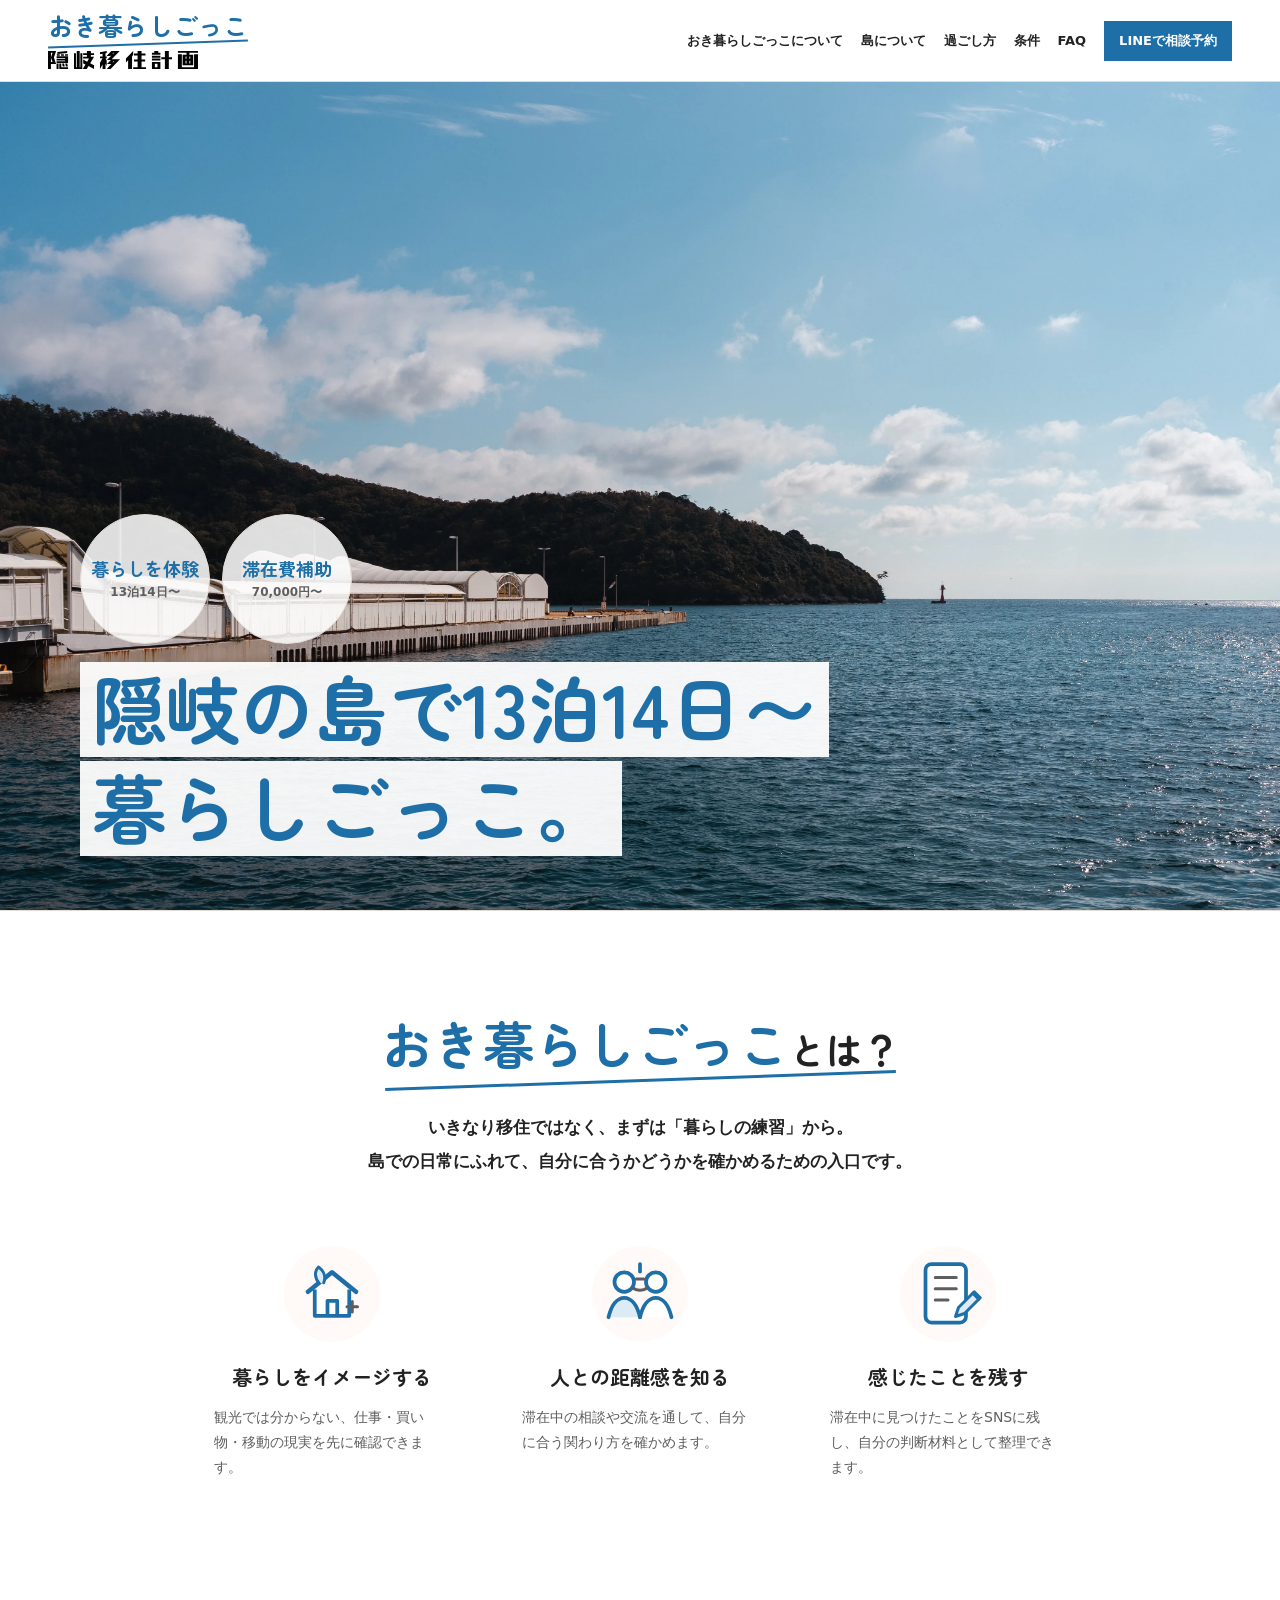
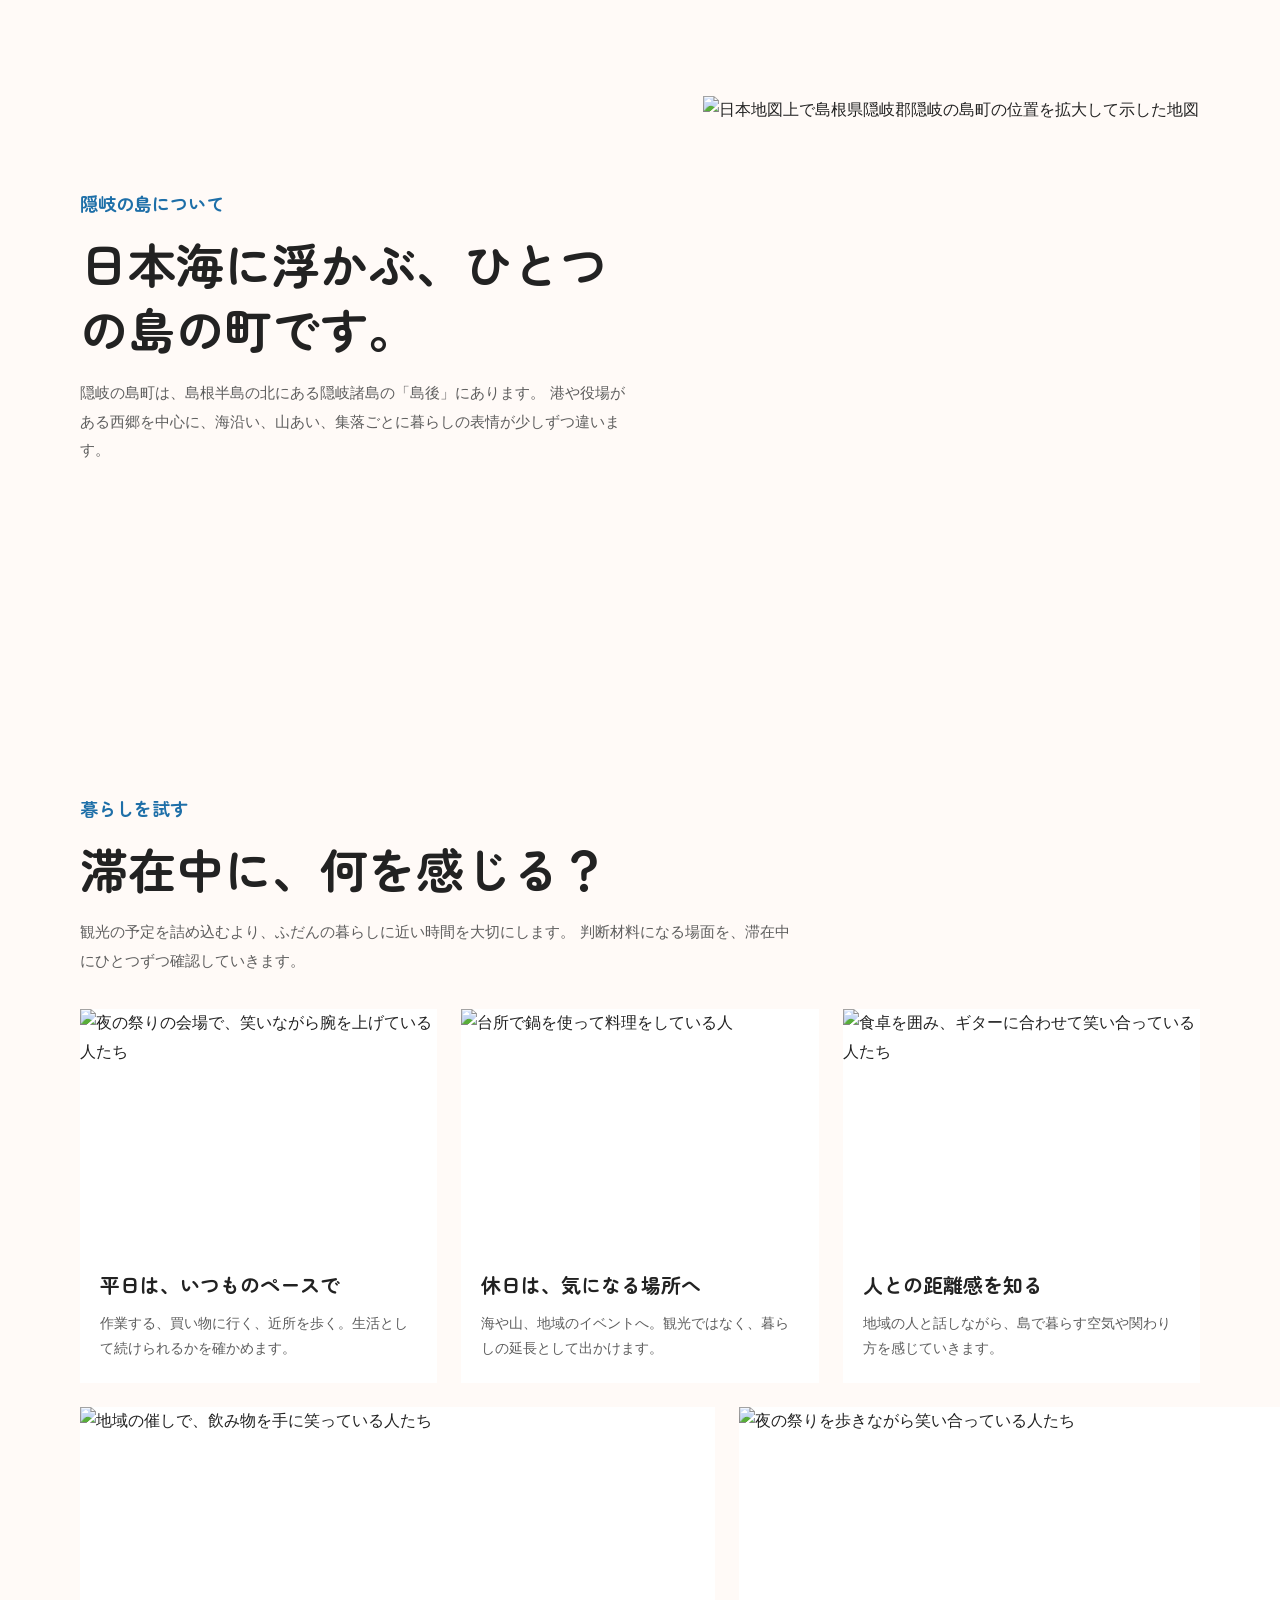
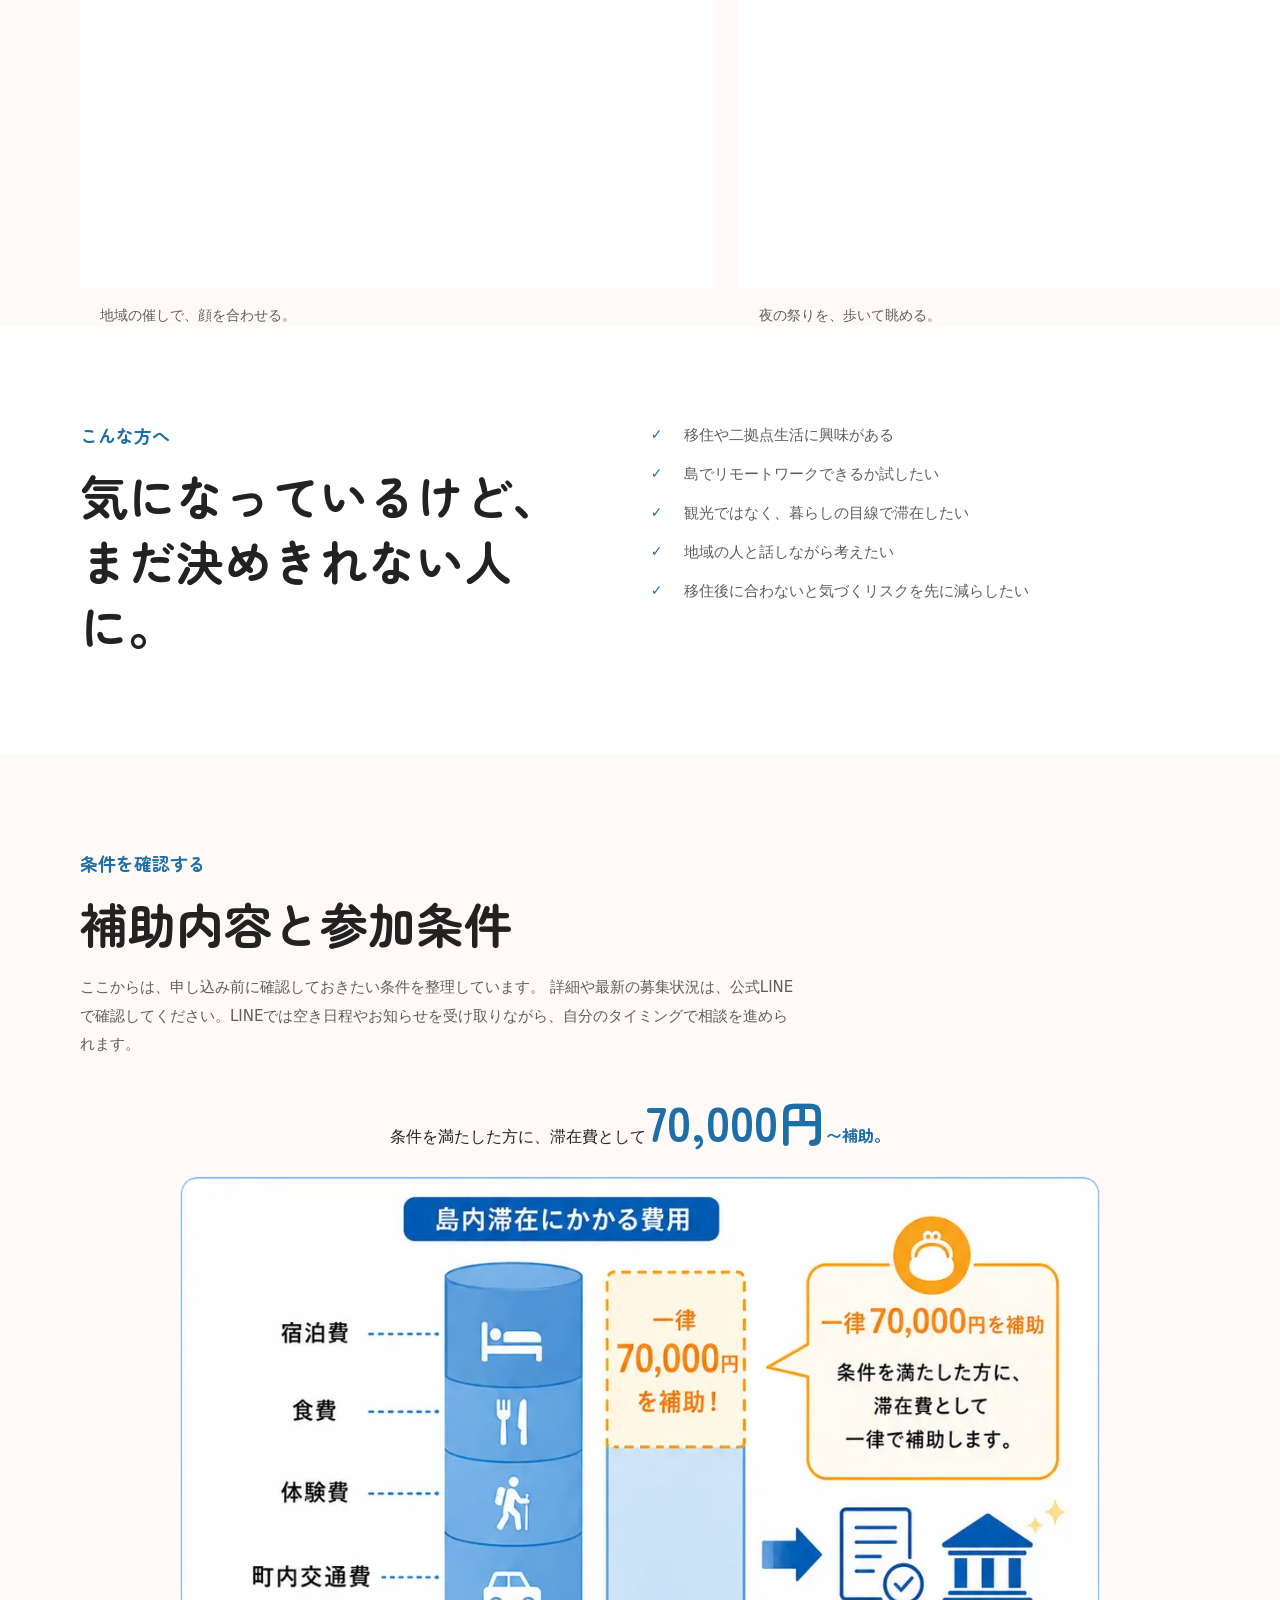
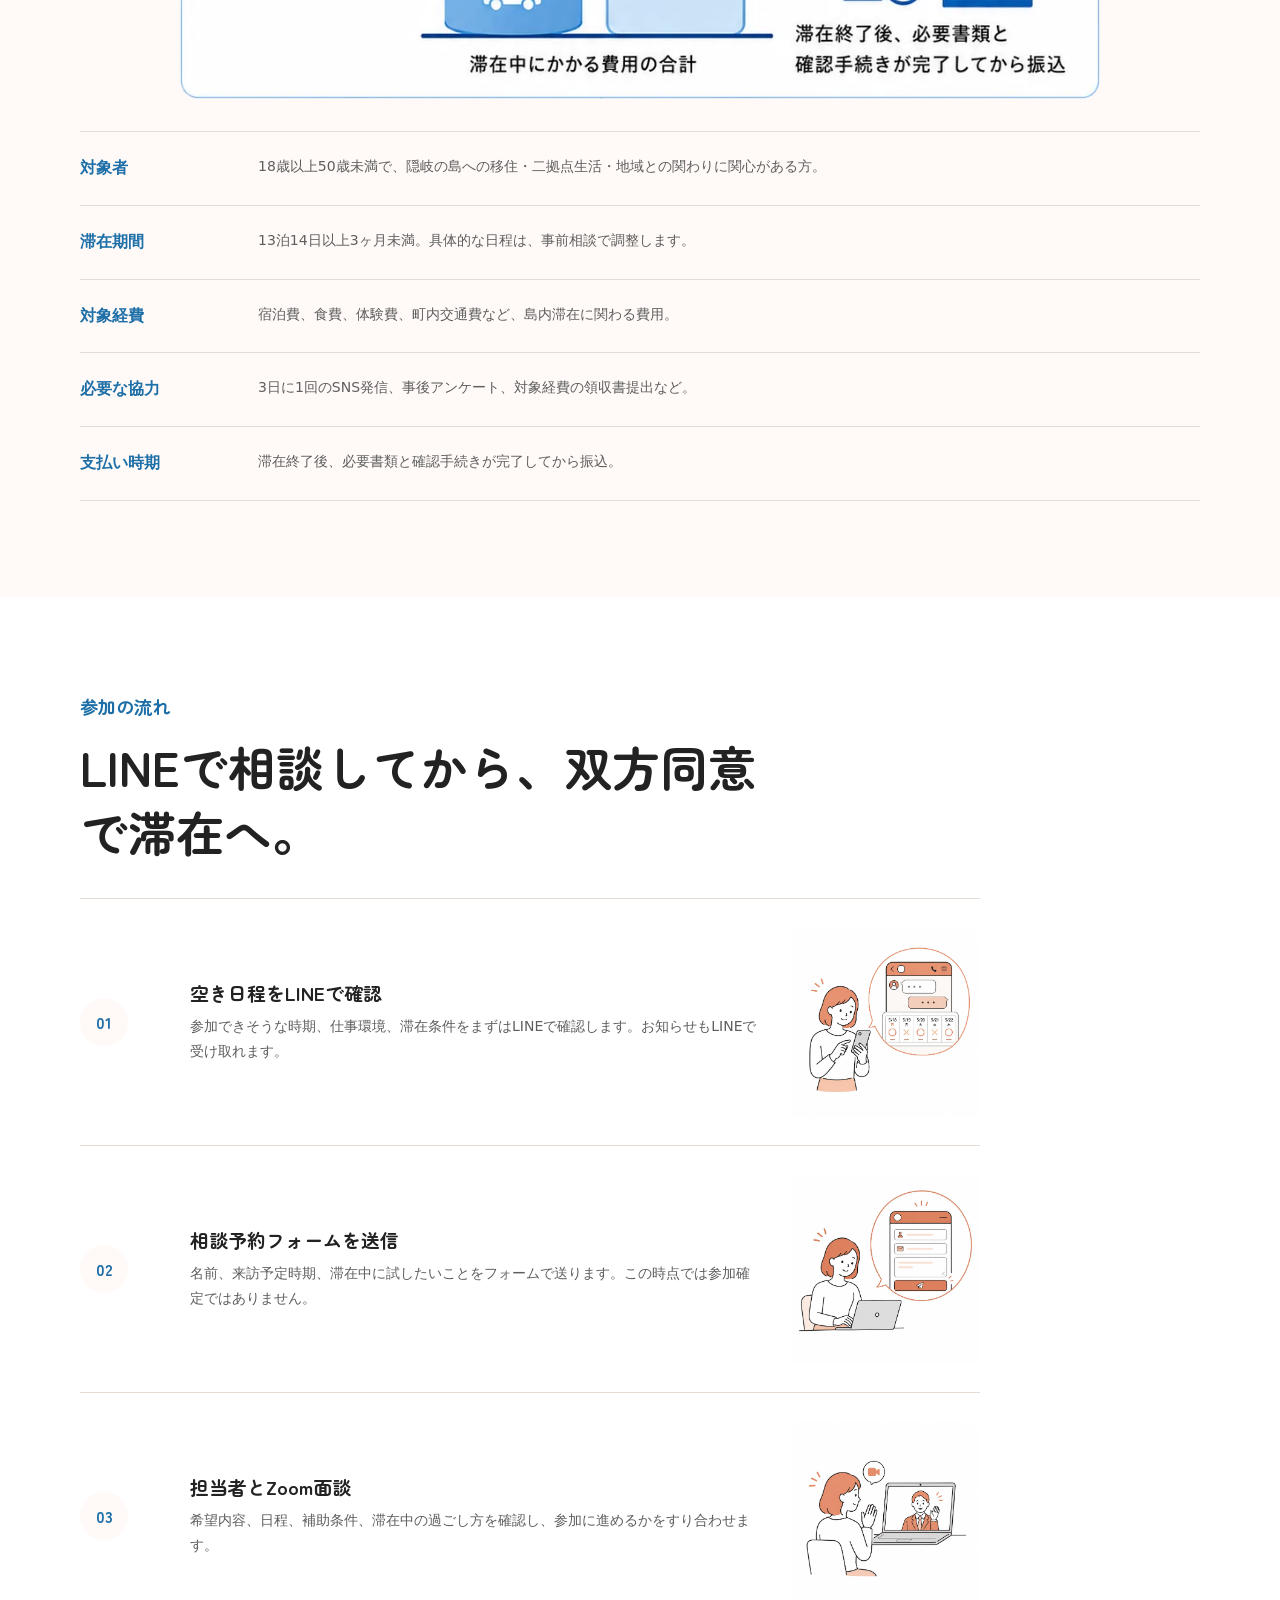
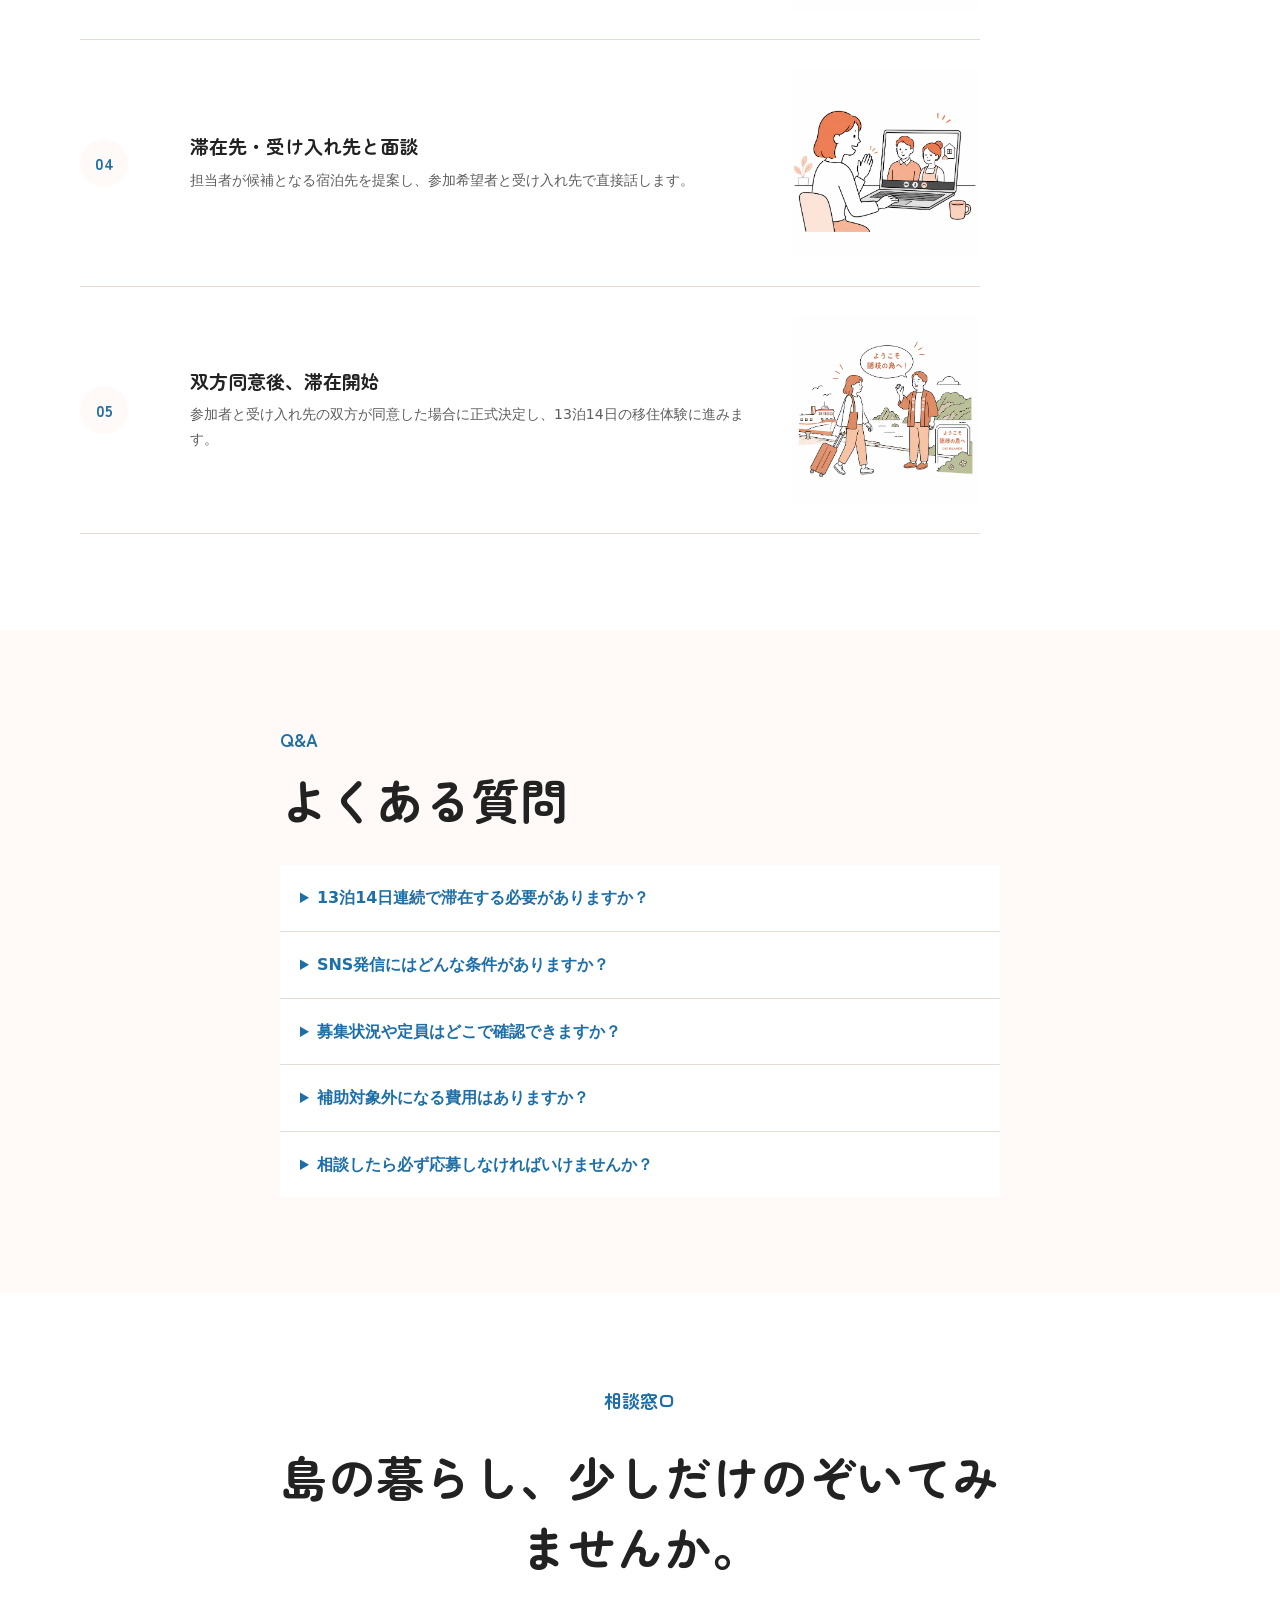
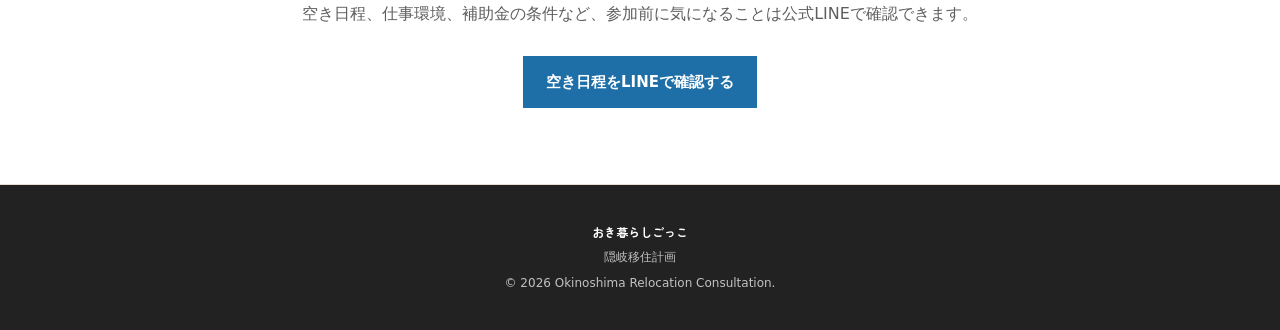
==== index.html @ 50cc1eec "Sync latest local site files (GA tag, stay-section photo layout, form updates)" ====
<!DOCTYPE html>
<html lang="ja">
  <head>
    <meta charset="UTF-8" />
    <meta name="viewport" content="width=device-width, initial-scale=1.0" />
    <!-- Google Analytics (gtag.js) — 隠岐移住計画と同じプロパティ。コンテンツグループでこのサイトだけ絞り込める -->
    <script async src="https://www.googletagmanager.com/gtag/js?id=G-LYN6HDWBFW"></script>
    <script>
      window.dataLayer = window.dataLayer || [];
      function gtag(){dataLayer.push(arguments);}
      gtag("js", new Date());
      gtag("set", "content_group", "おき暮らしごっこ");
      gtag("config", "G-LYN6HDWBFW", {
        content_group: "おき暮らしごっこ",
        cookie_prefix: "okigurashi"
      });
    </script>
    <meta
      name="description"
      content="隠岐の島で13泊14日の暮らしを試せる18歳以上60歳未満向けのお試し滞在プログラム。条件を満たす方に滞在費70,000円を補助。空き日程は公式LINEで確認できます。"
    />
    <meta name="robots" content="index,follow" />
    <meta name="theme-color" content="#1E6FA8" />
    <meta name="format-detection" content="telephone=no" />
    <title>隠岐の島で13泊14日のお試し滞在｜おき暮らしごっこ</title>
    <link rel="canonical" href="./" />
    <meta property="og:title" content="隠岐の島で13泊14日のお試し滞在｜おき暮らしごっこ" />
    <meta
      property="og:description"
      content="18歳以上60歳未満向け。移住前に仕事環境・買い物・移動・人との距離感を試せる滞在プログラムです。条件を満たす方に滞在費70,000円を補助します。"
    />
    <meta property="og:type" content="website" />
    <meta property="og:url" content="./" />
    <meta property="og:site_name" content="おき暮らしごっこ" />
    <meta property="og:locale" content="ja_JP" />
    <meta property="og:image" content="images/ogp.webp" />
    <meta property="og:image:width" content="1200" />
    <meta property="og:image:height" content="630" />
    <meta property="og:image:alt" content="隠岐の島で暮らしを試す、おき暮らしごっこの参加者イメージ" />
    <meta name="twitter:card" content="summary_large_image" />
    <meta name="twitter:title" content="隠岐の島で13泊14日のお試し滞在｜おき暮らしごっこ" />
    <meta
      name="twitter:description"
      content="仕事環境・買い物・移動・人との距離感を、移住前に確かめるためのお試し滞在プログラムです。"
    />
    <meta name="twitter:image" content="images/ogp.webp" />
    <script type="application/ld+json">
      {
        "@context": "https://schema.org",
        "@type": "Service",
        "name": "おき暮らしごっこ",
        "description": "隠岐の島で13泊14日の暮らしを試せる移住体験プログラムです。仕事環境、買い物、移動、人との距離感を移住前に確認できます。",
        "provider": {
          "@type": "Organization",
          "name": "隠岐の島町"
        },
        "areaServed": {
          "@type": "AdministrativeArea",
          "name": "島根県隠岐郡隠岐の島町"
        },
        "audience": {
          "@type": "Audience",
          "audienceType": "移住・二拠点生活・地域との関わりに関心がある18歳以上60歳未満の方"
        },
        "offers": {
          "@type": "Offer",
          "description": "条件を満たした方に、滞在費として70,000円を補助します。"
        }
      }
    </script>
    <link rel="stylesheet" href="style.css" />
  </head>
  <body>
    <header class="site-header" aria-label="サイトヘッダー">
      <a class="site-logo" href="#top" aria-label="おき暮らしごっこ トップへ">
        <span class="site-logo__main">おき暮らしごっこ</span>
        <img class="site-logo__sub" src="images/logo.svg" alt="隠岐の島移住相談" />
      </a>
      <nav class="site-nav" aria-label="主要ナビゲーション">
        <a href="#about">おき暮らしごっこについて</a>
        <a href="#island">島について</a>
        <a href="#stay">過ごし方</a>
        <!-- <a href="#hosts">受け入れ先</a> -->
        <a href="#conditions">条件</a>
        <a href="#faq">FAQ</a>
      </nav>
      <a class="header-cta" href="https://lin.ee/7vChX4L">LINEで相談予約</a>
    </header>

    <main id="top">
      <section class="hero" aria-labelledby="hero-title">
        <div class="hero__media" aria-hidden="true">
          <img src="images/hero-sea.webp" alt="" />
          </div>
          <div class="container hero__inner">
            <div class="hero__copy">
              <ul class="hero__badges" aria-label="プログラムの主な条件">
                <li><strong>暮らしを体験</strong><span>13泊14日〜</span></li>
                <li><strong>滞在費補助</strong><span>70,000円〜</span></li>
              </ul>
              <h1 id="hero-title">
                <span>隠岐の島で13泊14日〜</span>
                <span>暮らしごっこ。</span>
              </h1>
              <!-- <p class="hero__lead">
                移住後に後悔しないために、仕事環境・買い物・移動・人との距離感を先に確かめるお試し滞在です。
              </p> -->
              <!-- <p class="hero__note">LINEでは空き日程や募集状況のお知らせも受け取れます。追加時点で参加確定にはなりません。</p> -->
            </div>
        </div>
      </section>

      <section id="about" class="intro section">
        <div class="container intro__inner">
          <p class="brand-word"><span>おき暮らしごっこ</span><small>とは？</small></p>
          <p class="intro__text">
            <span>いきなり移住ではなく、まずは「暮らしの練習」から。</span>
            <span>島での日常にふれて、自分に合うかどうかを確かめるための入口です。</span>
          </p>
          <div class="features" aria-label="プログラムの特徴">
            <article class="feature">
              <span class="feature__icon" aria-hidden="true">
                <img src="images/icon-life.svg" alt="" />
              </span>
              <h2>暮らしをイメージする</h2>
              <p>観光では分からない、仕事・買い物・移動の現実を先に確認できます。</p>
            </article>
            <article class="feature">
              <span class="feature__icon" aria-hidden="true">
                <img src="images/icon-people.svg" alt="" />
              </span>
              <h2>人との距離感を知る</h2>
              <p>滞在中の相談や交流を通して、自分に合う関わり方を確かめます。</p>
            </article>
            <article class="feature">
              <span class="feature__icon" aria-hidden="true">
                <img src="images/icon-note.svg" alt="" />
              </span>
              <h2>感じたことを残す</h2>
              <p>滞在中に見つけたことをSNSに残し、自分の判断材料として整理できます。</p>
            </article>
          </div>
        </div>
      </section>

      <section id="island" class="section section--soft">
        <div class="container island-layout">
          <div class="island-copy">
            <p class="section-label">隠岐の島について</p>
            <h2 class="section-title">日本海に浮かぶ、ひとつの島の町です。</h2>
            <p class="section-lead">
              隠岐の島町は、島根半島の北にある隠岐諸島の「島後」にあります。
              港や役場がある西郷を中心に、海沿い、山あい、集落ごとに暮らしの表情が少しずつ違います。
            </p>
          </div>

          <div class="map-panel">
            <img
              src="images/okinoshima-location.webp"
              alt="日本地図上で島根県隠岐郡隠岐の島町の位置を拡大して示した地図"
              width="604"
              height="562"
              loading="lazy"
            />
          </div>
        </div>

        <!-- <div class="container">
          <dl class="area-list" aria-label="隠岐の島の地域紹介">
            <div>
              <dt>西郷</dt>
              <dd>港や役場、買い物先が集まる中心部。到着後の動き方をつかみやすいエリアです。</dd>
            </div>
            <div>
              <dt>布施</dt>
              <dd>東側の海や集落に近いエリア。自然との距離が近く、静かな時間を感じられます。</dd>
            </div>
            <div>
              <dt>五箇</dt>
              <dd>島の北西側に広がるエリア。海、山、文化が近く、島らしい風景に出会えます。</dd>
            </div>
            <div>
              <dt>都万</dt>
              <dd>西側の海沿いに暮らしが広がるエリア。日常の移動や海辺の時間を体験できます。</dd>
            </div>
            <div>
              <dt>中村</dt>
              <dd>北側の集落エリア。西郷から少し足をのばして、別の暮らしの表情を知る場所です。</dd>
            </div>
          </dl>
        </div> -->
      </section>

      <section id="stay" class="section section--soft">
        <div class="container">
          <div class="section-heading">
            <p class="section-label">暮らしを試す</p>
            <h2 class="section-title">滞在中に、何を感じる？</h2>
            <p class="section-lead">
              観光の予定を詰め込むより、ふだんの暮らしに近い時間を大切にします。
              判断材料になる場面を、滞在中にひとつずつ確認していきます。
            </p>
          </div>

          <div class="life-grid">
            <article class="life-card">
              <div class="photo-slot">
                <img src="images/life-weekday.webp" alt="夜の祭りの会場で、笑いながら腕を上げている人たち" />
              </div>
              <h3>平日は、いつものペースで</h3>
              <p>作業する、買い物に行く、近所を歩く。生活として続けられるかを確かめます。</p>
            </article>
            <article class="life-card">
              <div class="photo-slot">
                <img src="images/life-holiday.webp" alt="台所で鍋を使って料理をしている人" />
              </div>
              <h3>休日は、気になる場所へ</h3>
              <p>海や山、地域のイベントへ。観光ではなく、暮らしの延長として出かけます。</p>
            </article>
            <article class="life-card">
              <div class="photo-slot">
                <img src="images/life-people.webp" alt="食卓を囲み、ギターに合わせて笑い合っている人たち" />
              </div>
              <h3>人との距離感を知る</h3>
              <p>地域の人と話しながら、島で暮らす空気や関わり方を感じていきます。</p>
            </article>
          </div>

          <div class="life-extra">
            <figure>
              <img src="images/life-gathering.webp" alt="地域の催しで、飲み物を手に笑っている人たち" />
              <figcaption>地域の催しで、顔を合わせる。</figcaption>
            </figure>
            <figure>
              <img src="images/life-festival.webp" alt="夜の祭りを歩きながら笑い合っている人たち" />
              <figcaption>夜の祭りを、歩いて眺める。</figcaption>
            </figure>
          </div>
        </div>
      </section>

      <section class="section">
        <div class="container split">
          <div>
            <p class="section-label">こんな方へ</p>
            <h2 class="section-title">気になっているけど、まだ決めきれない人に。</h2>
          </div>
          <ul class="check-list">
            <li>移住や二拠点生活に興味がある</li>
            <li>島でリモートワークできるか試したい</li>
            <li>観光ではなく、暮らしの目線で滞在したい</li>
            <li>地域の人と話しながら考えたい</li>
            <li>移住後に合わないと気づくリスクを先に減らしたい</li>
          </ul>
        </div>
      </section>

      <!-- <section id="hosts" class="section section--soft">
        <div class="container">
          <div class="section-heading">
            <p class="section-label">受け入れ先</p>
            <h2 class="section-title">島での滞在を支えてくれる場所</h2>
            <p class="section-lead">
              滞在先や地域との接点は、参加前の相談で調整します。まずは、受け入れ先の候補を見ながら滞在のイメージをふくらませてください。
            </p>
          </div>

          <ul class="host-list" aria-label="移住受け入れ先一覧">
            <li>
              <figure class="host-card__photo">
                <img src="images/host1.webp" alt="くすぶるハウスの外観" />
              </figure>
              <div class="host-card__body">
                <div class="host-card__head">
                  <span>01</span>
                  <strong>くすぶるハウス</strong>
                </div>
                <p>肩の力を抜いて、まずは島での普段の時間を過ごしてみてください。</p>
              </div>
            </li>
            <li>
              <figure class="host-card__photo">
                <span>宿の写真</span>
              </figure>
              <div class="host-card__body">
                <div class="host-card__head">
                  <span>02</span>
                  <strong>ゲストハウス碧</strong>
                </div>
                <p>海の近くで、仕事の合間に外へ出るような暮らしを試してもらえたら。</p>
              </div>
            </li>
            <li>
              <figure class="host-card__photo">
                <span>宿の写真</span>
              </figure>
              <div class="host-card__body">
                <div class="host-card__head">
                  <span>03</span>
                  <strong>齋藤さんエアビ</strong>
                </div>
                <p>分からないことはその場で聞きながら、生活目線で島を見てください。</p>
              </div>
            </li>
            <li>
              <figure class="host-card__photo">
                <span>宿の写真</span>
              </figure>
              <div class="host-card__body">
                <div class="host-card__head">
                  <span>04</span>
                  <strong>油井民泊</strong>
                </div>
                <p>静かな集落で、買い物や移動の感覚も含めて確かめてみてください。</p>
              </div>
            </li>
            <li>
              <figure class="host-card__photo">
                <span>宿の写真</span>
              </figure>
              <div class="host-card__body">
                <div class="host-card__head">
                  <span>05</span>
                  <strong>きーちゃん</strong>
                </div>
                <p>島の人と話しながら、自分に合う距離感を見つけてもらえたら嬉しいです。</p>
              </div>
            </li>
          </ul>
           <div class="host-note">
            <p>※滞在先候補は順次追加していく予定です</p>
        </div>
      </section> -->

      <section id="conditions" class="section section--soft">
        <div class="container">
          <div class="section-heading">
            <p class="section-label">条件を確認する</p>
            <h2 class="section-title">補助内容と参加条件</h2>
            <p class="section-lead">
              ここからは、申し込み前に確認しておきたい条件を整理しています。
              詳細や最新の募集状況は、公式LINEで確認してください。LINEでは空き日程やお知らせを受け取りながら、自分のタイミングで相談を進められます。
            </p>
          </div>

          <p class="subsidy-highlight">
            条件を満たした方に、滞在費として<span class="subsidy-highlight__amount">70,000円</span><span class="subsidy-highlight__suffix">〜補助。</span>
          </p>

          <figure class="subsidy-visual">
            <img
              src="images/subsidy-infographic.webp"
              alt="島内滞在にかかる費用（宿泊費・食費・体験費・町内交通費）の内訳と、条件を満たした方への一律70,000円の滞在費補助、滞在終了後の振込手続きの流れ"
              width="1024"
              height="582"
              loading="lazy"
            />
          </figure>

          <div class="condition-layout">
            <dl class="info-list">
              <div>
                <dt>対象者</dt>
                <dd>18歳以上50歳未満で、隠岐の島への移住・二拠点生活・地域との関わりに関心がある方。</dd>
              </div>
              <div>
                <dt>滞在期間</dt>
                <dd>13泊14日以上3ヶ月未満。具体的な日程は、事前相談で調整します。</dd>
              </div>
              <div>
                <dt>対象経費</dt>
                <dd>宿泊費、食費、体験費、町内交通費など、島内滞在に関わる費用。</dd>
              </div>
              <div>
                <dt>必要な協力</dt>
                <dd>3日に1回のSNS発信、事後アンケート、対象経費の領収書提出など。</dd>
              </div>
              <div>
                <dt>支払い時期</dt>
                <dd>滞在終了後、必要書類と確認手続きが完了してから振込。</dd>
              </div>
            </dl>
          </div>
        </div>
      </section>

      <section class="section">
        <div class="container">
          <div class="section-heading">
            <p class="section-label">参加の流れ</p>
            <h2 class="section-title">LINEで相談してから、双方同意で滞在へ。</h2>
          </div>

          <ol class="flow">
            <li>
              <span>01</span>
              <div class="flow__text">
                <h3>空き日程をLINEで確認</h3>
                <p>参加できそうな時期、仕事環境、滞在条件をまずはLINEで確認します。お知らせもLINEで受け取れます。</p>
              </div>
              <figure class="flow__image">
                <img src="images/step2.webp" alt="スマートフォンでLINEの日程を確認しているイラスト" />
              </figure>
            </li>
            <li>
              <span>02</span>
              <div class="flow__text">
                <h3>相談予約フォームを送信</h3>
                <p>名前、来訪予定時期、滞在中に試したいことをフォームで送ります。この時点では参加確定ではありません。</p>
              </div>
              <figure class="flow__image">
                <img src="images/step1.webp" alt="相談予約フォームを入力して送信しているイラスト" />
              </figure>
            </li>
            <li>
              <span>03</span>
              <div class="flow__text">
                <h3>担当者とZoom面談</h3>
                <p>希望内容、日程、補助条件、滞在中の過ごし方を確認し、参加に進めるかをすり合わせます。</p>
              </div>
              <figure class="flow__image">
                <img src="images/step3.webp" alt="担当者とオンライン面談をしているイラスト" />
              </figure>
            </li>
            <li>
              <span>04</span>
              <div class="flow__text">
                <h3>滞在先・受け入れ先と面談</h3>
                <p>担当者が候補となる宿泊先を提案し、参加希望者と受け入れ先で直接話します。</p>
              </div>
              <figure class="flow__image">
                <img src="images/step4.webp" alt="滞在先の受け入れ先とオンラインで面談しているイラスト" />
              </figure>
            </li>
            <li>
              <span>05</span>
              <div class="flow__text">
                <h3>双方同意後、滞在開始</h3>
                <p>参加者と受け入れ先の双方が同意した場合に正式決定し、13泊14日の移住体験に進みます。</p>
              </div>
              <figure class="flow__image">
                <img src="images/step5.webp" alt="隠岐の島に到着して受け入れ先に迎えられているイラスト" />
              </figure>
            </li>
          </ol>
        </div>
      </section>

      <section id="faq" class="section section--soft">
        <div class="container narrow">
          <div class="section-heading">
            <p class="section-label">Q&amp;A</p>
            <h2 class="section-title">よくある質問</h2>
          </div>

          <div class="faq-list">
            <details>
              <summary>13泊14日連続で滞在する必要がありますか？</summary>
              <p>原則として13泊14日の滞在を想定しています。日程や移動の都合は、LINE相談や面談で確認してください。</p>
            </details>
            <details>
              <summary>SNS発信にはどんな条件がありますか？</summary>
              <p>滞在中の体験を、InstagramやXなどで3日に1回以上発信していただく想定です。指定ハッシュタグなどの詳細は参加前に共有します。</p>
            </details>
            <details>
              <summary>募集状況や定員はどこで確認できますか？</summary>
              <p>最新の募集状況、定員、日程調整の可否は公式LINEで確認してください。相談時点で参加が確定するものではありません。</p>
            </details>
            <details>
              <summary>補助対象外になる費用はありますか？</summary>
              <p>対象経費の考え方は事前相談で確認します。領収書がない費用や、島内滞在との関係を確認できない費用は対象外となる場合があります。</p>
            </details>
            <details>
              <summary>相談したら必ず応募しなければいけませんか？</summary>
              <p>いいえ。まずは条件や日程を確認するだけでも大丈夫です。参加できるか迷っている段階でご相談ください。</p>
            </details>
          </div>
        </div>
      </section>

      <section class="bottom-cta">
        <div class="container narrow">
          <p class="section-label">相談窓口</p>
          <h2>島の暮らし、少しだけのぞいてみませんか。</h2>
          <p>
            空き日程、仕事環境、補助金の条件など、参加前に気になることは公式LINEで確認できます。
          </p>
          <a class="button button--accent" href="https://lin.ee/7vChX4L">空き日程をLINEで確認する</a>
        </div>
      </section>
    </main>

    <footer class="site-footer">
      <p class="site-footer__name">おき暮らしごっこ</p>
      <p>隠岐移住計画</p>
      <p>© 2026 Okinoshima Relocation Consultation.</p>
    </footer>

    <div class="mobile-sticky" aria-label="スマートフォン固定CTA">
      <a class="button button--accent" href="https://lin.ee/7vChX4L">空き日程をLINEで確認する</a>
    </div>
    <script>
      (() => {
        const stickyCta = document.querySelector(".mobile-sticky");
        if (!stickyCta) return;

        const toggleStickyCta = () => {
          stickyCta.classList.toggle("is-visible", window.scrollY > 320);
        };

        toggleStickyCta();
        window.addEventListener("scroll", toggleStickyCta, { passive: true });
      })();
    </script>
  </body>
</html>
---- style.css ----
@font-face {
  font-family: "Zen Maru Gothic";
  src: url("fonts/ZenMaruGothic-Regular.ttf") format("truetype");
  font-weight: 400;
  font-style: normal;
  font-display: swap;
}

@font-face {
  font-family: "Zen Maru Gothic";
  src: url("fonts/ZenMaruGothic-Medium.ttf") format("truetype");
  font-weight: 500;
  font-style: normal;
  font-display: swap;
}

@font-face {
  font-family: "Zen Maru Gothic";
  src: url("fonts/ZenMaruGothic-Bold.ttf") format("truetype");
  font-weight: 700;
  font-style: normal;
  font-display: swap;
}

:root {
  --color-text: #222222;
  --color-muted: #5e5e5e;
  --color-border: #e5dcd5;
  --color-bg: #fffaf7;
  --color-surface: #ffffff;
  --color-accent: #1e6fa8;
  --color-accent-dark: #155c8e;
  --font-base: system-ui, -apple-system, BlinkMacSystemFont, "Hiragino Sans", "Yu Gothic", sans-serif;
  --font-hand: "Zen Maru Gothic", system-ui, sans-serif;
  --container: 1120px;
  --measure: 720px;
}

* {
  box-sizing: border-box;
}

html {
  line-break: auto;
  scroll-behavior: smooth;
}

body {
  margin: 0;
  padding-bottom: 82px;
  background: var(--color-bg);
  color: var(--color-text);
  font-family: var(--font-base);
  font-size: 15px;
  line-height: 1.8;
  letter-spacing: 0;
}

body,
button,
input,
textarea {
  font-family: var(--font-base);
}

a {
  color: inherit;
  text-decoration: none;
}

.container {
  width: min(100% - 40px, var(--container));
  margin-inline: auto;
}

.narrow {
  max-width: var(--measure);
}

.site-header {
  position: sticky;
  top: 0;
  z-index: 20;
  display: flex;
  align-items: center;
  justify-content: space-between;
  gap: 18px;
  min-height: 64px;
  padding: 12px 20px;
  background: var(--color-surface);
  border-bottom: 1px solid var(--color-border);
}

.site-logo {
  display: inline-grid;
  gap: 7px;
  min-width: 0;
}

.site-logo__main {
  position: relative;
  width: fit-content;
  color: var(--color-accent);
  font-family: var(--font-hand);
  font-size: 21px;
  font-weight: 700;
  line-height: 1.1;
}

.site-logo__main::after {
  content: "";
  position: absolute;
  left: 0;
  right: 0;
  bottom: -5px;
  height: 2px;
  background: var(--color-accent);
  transform: rotate(-2deg);
}

.site-logo__sub {
  display: block;
  width: 160px;
  height: auto;
  margin-top: 4px;
  width: 50%;
}

.site-nav {
  display: none;
}

.header-cta {
  display: inline-flex;
  align-items: center;
  justify-content: center;
  min-height: 40px;
  padding: 0 14px;
  border: 1px solid var(--color-accent);
  background: var(--color-accent);
  color: #fff;
  font-size: 13px;
  font-weight: 800;
  white-space: nowrap;
}

.hero {
  position: relative;
  overflow: hidden;
  background: var(--color-surface);
  border-bottom: 1px solid var(--color-border);
}

.hero__inner {
  position: relative;
  z-index: 1;
  display: grid;
  align-items: end;
  min-height: calc(100svh - 64px);
  padding: 95px 0;
}

.hero__copy {
  display: grid;
  align-content: center;
  justify-items: start;
  min-width: 0;
  width: min(100%, 720px);
  padding: 0;
  color: var(--color-text);
  text-shadow: none;
}

.hero__media {
  position: absolute;
  inset: 0;
  z-index: 0;
  background: var(--color-surface);
}

.hero__media img {
  display: block;
  width: 100%;
  height: 100%;
  object-fit: cover;
  object-position: 80% center;
}

.eyebrow,
.section-label {
  margin: 0 0 14px;
  color: var(--color-accent);
  font-family: var(--font-hand);
  font-size: 18px;
  font-weight: 700;
  line-height: 1.5;
}

.hero h1 {
  display: grid;
  gap: 4px;
  max-width: 860px;
  margin: 0;
  font-family: var(--font-hand);
  font-size: clamp(2.1rem, 8vw, 4rem);
  font-weight: 700;
  line-height: 1.14;
  letter-spacing: 0;
}

.hero h1 span {
  width: fit-content;
  max-width: 100%;
  padding: 0.02em 0.16em 0.1em;
  background: rgba(255, 255, 255, 0.94);
  color: var(--color-accent);
}

.hero__lead {
  max-width: 640px;
  margin: 18px 0 0;
  padding: 10px 14px;
  background: rgba(255, 255, 255, 0.94);
  color: var(--color-text);
  font-size: 15px;
  font-weight: 700;
  line-height: 1.85;
}

.hero__badges {
  display: flex;
  flex-wrap: wrap;
  gap: 12px;
  margin: 0 0 18px;
  padding: 0;
  list-style: none;
}

.hero__badges li {
  display: grid;
  place-items: center;
  width: 130px;
  aspect-ratio: 1;
  padding: 16px;
  border: 1px solid var(--color-border);
  border-radius: 999px;
  background: rgba(255, 255, 255, 0.86);
  text-shadow: none;
  text-align: center;
  place-content: center;
  gap: 4px;
}

.hero__badges strong {
  color: var(--color-accent);
  font-family: var(--font-hand);
  font-size: 18px;
  line-height: 1.2;
  white-space: nowrap;
}

.hero__badges span {
  color: var(--color-muted);
  font-size: 12px;
  font-weight: 800;
  line-height: 1.35;
}

.hero__actions {
  display: grid;
  gap: 12px;
  max-width: 420px;
  margin-top: 18px;
}

.button {
  display: inline-flex;
  align-items: center;
  justify-content: center;
  min-height: 52px;
  padding: 0 22px;
  border: 1px solid var(--color-border);
  background: var(--color-surface);
  color: var(--color-text);
  font-size: 15px;
  font-weight: 800;
  line-height: 1.2;
  text-align: center;
  text-shadow: none;
}

.button--accent {
  border-color: var(--color-accent);
  background: var(--color-accent);
  color: #fff;
}

.button--accent:hover {
  background: var(--color-accent-dark);
}

.button--plain {
  background: var(--color-surface);
}

.hero__actions .button--accent {
  display: inline-flex;
}

.hero__note {
  margin: 14px 0 0;
  width: fit-content;
  max-width: 640px;
  padding: 8px 12px;
  background: rgba(255, 255, 255, 0.9);
  color: var(--color-muted);
  font-size: 13px;
  font-weight: 700;
  line-height: 1.7;
}

.section {
  padding: 68px 0;
  background: var(--color-surface);
}

.section--soft {
  background: var(--color-bg);
}

.intro {
  padding-top: 84px;
}

.intro__inner {
  display: grid;
  justify-items: center;
  text-align: center;
}

.brand-word {
  position: relative;
  width: fit-content;
  max-width: 100%;
  margin: 0;
  color: var(--color-accent);
  font-family: var(--font-hand);
  font-size: clamp(1.75rem, 7.2vw, 3.2rem);
  font-weight: 700;
  line-height: 1.1;
  white-space: nowrap;
}

.brand-word small {
  color: var(--color-text);
  font-size: 0.72em;
}

.brand-word::after {
  content: "";
  position: absolute;
  left: 4px;
  right: 4px;
  bottom: -10px;
  height: 3px;
  background: var(--color-accent);
  transform: rotate(-2deg);
}

.intro__text {
  max-width: 740px;
  margin: 38px 0 0;
  font-size: 17px;
  font-weight: 600;
  line-height: 2;
}

.intro__text span {
  display: inline;
}

.features {
  display: grid;
  gap: 18px;
  width: min(100%, 900px);
  margin-top: 44px;
}

.feature,
.life-card,
.faq-list {
  background: var(--color-surface);
}

.feature {
  padding: 24px;
  background: transparent;
  text-align: left;
}

.feature__icon {
  display: grid;
  place-items: center;
  width: 96px;
  height: 96px;
  margin: 0 auto 20px;
  border: 0;
  border-radius: 999px;
  background: var(--color-bg);
  color: var(--color-accent);
  font-family: var(--font-hand);
  font-size: 14px;
  font-weight: 700;
  line-height: 1.4;
}

.feature__icon img {
  display: block;
  width: 100%;
  height: auto;
}

.feature h2,
.life-card h3,
.flow h3,
.bottom-cta h2 {
  margin: 0;
  font-family: var(--font-hand);
  font-weight: 700;
  line-height: 1.45;
}

.feature h2 {
  font-size: 20px;
  text-align: center;
}

.feature p,
.life-card p,
.flow p,
.section-lead,
.check-list,
dd,
details p,
.bottom-cta p {
  color: var(--color-muted);
}

.feature p {
  margin: 14px 0 0;
  font-size: 14px;
}

.section-heading {
  max-width: var(--measure);
  margin-bottom: 34px;
}

.section-title {
  margin: 0;
  font-family: var(--font-hand);
  font-size: clamp(1.9rem, 6vw, 3rem);
  font-weight: 700;
  line-height: 1.35;
}

.section-lead {
  margin: 18px 0 0;
  font-size: 15px;
  line-height: 1.9;
}

.island-layout {
  display: grid;
  gap: 34px;
  margin-bottom: 34px;
}

.island-copy {
  max-width: var(--measure);
}

.island-note {
  margin: 22px 0 0;
  padding: 16px 18px;
  border: 0;
  background: var(--color-bg);
  color: var(--color-muted);
  font-size: 14px;
  line-height: 1.85;
}

.map-panel {
  overflow: hidden;
  background: transparent;
}

.map-panel img {
  display: block;
  width: 100%;
  height: auto;
}

.area-list {
  display: grid;
  gap: 10px;
  margin: 0;
  border-top: 0;
}

.area-list div {
  display: grid;
  gap: 8px;
  padding: 18px 0;
  border-bottom: 1px solid var(--color-border);
}

.area-list dt {
  font-family: var(--font-hand);
  font-size: 22px;
}

.area-list dd {
  line-height: 1.85;
}

.life-grid {
  display: grid;
  gap: 18px;
}

.life-card {
  display: grid;
}

.photo-slot {
  aspect-ratio: 3 / 2;
  overflow: hidden;
}

.photo-slot img,
.life-extra img {
  display: block;
  width: 100%;
  height: 100%;
  object-fit: cover;
}

.photo-slot img {
  aspect-ratio: 3 / 2;
  object-position: center 38%;
}

.life-extra {
  display: grid;
  gap: 18px;
  margin-top: 18px;
}

.life-extra figure {
  margin: 0;
  background: var(--color-surface);
}

.life-extra img {
  aspect-ratio: 3 / 2;
  object-position: center 42%;
}

.life-extra figcaption {
  padding: 16px 20px 18px;
  color: var(--color-muted);
  font-size: 14px;
  line-height: 1.7;
}

.life-card h3,
.life-card p {
  padding-inline: 20px;
}

.life-card h3 {
  padding-top: 22px;
  font-size: 20px;
}

.life-card p {
  margin: 12px 0 0;
  padding-bottom: 22px;
  font-size: 14px;
}

.split {
  display: grid;
  gap: 30px;
}

.check-list {
  display: grid;
  gap: 12px;
  margin: 0;
  padding: 0;
  list-style: none;
  font-size: 15px;
}

.check-list li {
  display: grid;
  grid-template-columns: 28px 1fr;
  gap: 10px;
  align-items: start;
}

.check-list li::before {
  content: "✓";
  display: grid;
  place-items: center;
  width: 22px;
  height: 22px;
  color: var(--color-accent);
  font-family: var(--font-hand);
  font-size: 14px;
  font-weight: 700;
  line-height: 1;
}

.host-list {
  display: grid;
  gap: 14px;
  margin: 0;
  padding: 0;
  list-style: none;
}

.host-list li {
  display: grid;
  gap: 0;
  overflow: hidden;
  background: var(--color-surface);
}

.host-card__photo {
  position: relative;
  display: grid;
  place-items: center;
  min-height: 220px;
  margin: 0;
  border: 1px solid var(--color-border);
  background: var(--color-bg);
}

.host-card__photo img {
  display: block;
  width: 100%;
  height: 100%;
  min-height: 220px;
  object-fit: cover;
}

.host-card__photo span {
  color: var(--color-muted);
  font-family: var(--font-hand);
  font-size: 20px;
  font-weight: 700;
  line-height: 1.5;
}

.host-card__body {
  display: grid;
  gap: 14px;
  padding: 18px;
}

.host-card__head {
  display: grid;
  grid-template-columns: 46px 1fr;
  gap: 4px;
  align-items: center;
}

.host-card__head span {
  display: grid;
  place-items: center;
  width: 42px;
  height: 42px;
  border: 0;
  border-radius: 999px;
  background: var(--color-bg);
  color: var(--color-accent);
  font-family: var(--font-hand);
  font-weight: 700;
  line-height: 1;
}

.host-list strong {
  font-family: var(--font-hand);
  font-size: 21px;
  line-height: 1.45;
}

.host-list p {
  margin: 0;
  color: var(--color-muted);
  font-size: 14px;
  line-height: 1.8;
}

.subsidy-visual {
  margin: 0 auto 32px;
  max-width: 920px;
}

.subsidy-visual img {
  display: block;
  width: 100%;
  height: auto;
}

.subsidy-highlight {
  margin: 0 auto 24px;
  max-width: var(--measure);
  font-size: 16px;
  line-height: 1.8;
  text-align: center;
}

.subsidy-highlight__amount {
  color: var(--color-accent);
  font-family: var(--font-hand);
  font-size: clamp(2rem, 7vw, 3rem);
  font-weight: 700;
  line-height: 1.2;
}

.subsidy-highlight__suffix {
  color: var(--color-accent);
  font-family: var(--font-hand);
  font-size: 1em;
  font-weight: 700;
  line-height: 1.2;
}

.condition-layout {
  display: grid;
  gap: 20px;
}

.info-list {
  margin: 0;
  border-top: 1px solid var(--color-border);
}

.info-list div {
  display: grid;
  gap: 6px;
  padding: 18px 0;
  border-bottom: 1px solid var(--color-border);
}

dt {
  color: var(--color-accent);
  font-weight: 800;
}

dd {
  margin: 0;
  font-size: 14px;
}

.flow {
  display: grid;
  gap: 0;
  max-width: 900px;
  margin: 0;
  padding: 0;
  border-top: 1px solid var(--color-border);
  list-style: none;
}

.flow li {
  display: grid;
  grid-template-columns: 48px minmax(0, 1fr) 112px;
  align-items: center;
  gap: 14px;
  padding: 22px 0;
  border-bottom: 1px solid var(--color-border);
}

.flow span {
  display: grid;
  place-items: center;
  width: 40px;
  height: 40px;
  border: 0;
  background: var(--color-bg);
  border-radius: 999px;
  color: var(--color-accent);
  font-family: var(--font-hand);
  font-weight: 700;
  line-height: 1;
}

.flow h3 {
  font-size: 19px;
}

.flow p {
  margin: 8px 0 0;
  font-size: 14px;
}

.flow__image {
  width: 112px;
  margin: 0;
}

.flow__image img {
  display: block;
  width: 100%;
  height: auto;
}

.faq-list {
  background: var(--color-surface);
}

details {
  border-top: 1px solid var(--color-border);
}

details:first-child {
  border-top: 0;
}

summary {
  cursor: pointer;
  padding: 20px;
  font-weight: 800;
  line-height: 1.6;
  color: var(--color-accent);
}

details p {
  margin: 0;
  padding: 0 20px 20px;
  font-size: 14px;
}

.bottom-cta {
  padding: 76px 0;
  background: var(--color-surface);
  border-top: 0;
  text-align: center;
}

.bottom-cta .section-label {
  color: var(--color-accent);
}

.bottom-cta h2 {
  font-size: clamp(1.8rem, 6vw, 3rem);
}

.bottom-cta p {
  margin: 18px 0 28px;
}

.site-footer {
  padding: 32px 20px 112px;
  border-top: 1px solid var(--color-border);
  background: var(--color-text);
  color: rgba(255, 255, 255, 0.72);
  font-size: 12px;
  text-align: center;
}

.site-footer p {
  margin: 4px 0;
}

.site-footer__name {
  color: #fff;
  font-family: var(--font-hand);
  font-weight: 700;
}

.mobile-sticky {
  position: fixed;
  inset: auto 0 0;
  z-index: 30;
  padding: 12px 20px calc(12px + env(safe-area-inset-bottom));
  border-top: 1px solid var(--color-border);
  background: var(--color-surface);
  opacity: 0;
  pointer-events: none;
  transform: translateY(100%);
  transition: opacity 0.2s ease, transform 0.2s ease;
}

.mobile-sticky.is-visible {
  opacity: 1;
  pointer-events: auto;
  transform: translateY(0);
}

.mobile-sticky .button {
  width: 100%;
}

.form-page {
  padding-bottom: 0;
  background: var(--color-bg);
}

.form-page .site-header {
  position: static;
}

.form-hero {
  padding: 58px 0 46px;
  border-bottom: 1px solid var(--color-border);
  background: var(--color-surface);
}

.form-hero__inner {
  max-width: 820px;
}

.form-hero h1 {
  margin: 0;
  color: var(--color-accent);
  font-family: var(--font-hand);
  font-size: clamp(2.2rem, 8vw, 4.2rem);
  font-weight: 700;
  line-height: 1.16;
}

.form-hero p:last-child {
  max-width: 720px;
  margin: 20px 0 0;
  color: var(--color-muted);
  font-weight: 700;
  line-height: 1.9;
}

.form-section {
  background: var(--color-bg);
}

.form-layout {
  display: grid;
  gap: 28px;
  align-items: start;
}

.consult-form,
.form-side {
  border: 0;
  background: var(--color-surface);
}

.consult-form {
  display: grid;
  gap: 0;
}

.consult-form fieldset {
  display: grid;
  gap: 20px;
  margin: 0;
  padding: 24px 20px 28px;
  border: 0;
  border-bottom: 1px solid var(--color-border);
}

.consult-form legend,
.form-side h2 {
  margin: 0;
  color: var(--color-accent);
  font-family: var(--font-hand);
  font-size: 24px;
  font-weight: 700;
  line-height: 1.4;
}

.field,
.consent {
  display: grid;
  gap: 8px;
}

.field span,
.consent span {
  color: var(--color-text);
  font-weight: 800;
  line-height: 1.5;
}

.field strong {
  display: inline-block;
  margin-left: 6px;
  color: #ee4200;
  font-size: 12px;
  line-height: 1;
}

.field input,
.field textarea,
.field select {
  width: 100%;
  min-height: 50px;
  padding: 12px 14px;
  border: 1px solid var(--color-border);
  background: #fff;
  color: var(--color-text);
  font: inherit;
  line-height: 1.6;
}

.field textarea {
  resize: vertical;
}

.field input:focus,
.field textarea:focus,
.field select:focus {
  outline: 3px solid rgba(30, 111, 168, 0.2);
  outline-offset: 0;
}

.field-grid {
  display: grid;
  gap: 16px;
}

.field--output {
  align-content: start;
}

.field--output output {
  display: grid;
  align-items: center;
  min-height: 50px;
  padding: 12px 14px;
  border: 1px solid var(--color-border);
  background: var(--color-bg);
  color: var(--color-muted);
  font-weight: 700;
}

.consent {
  grid-template-columns: 24px 1fr;
  align-items: start;
  padding: 22px 20px;
  border-bottom: 1px solid var(--color-border);
}

.consent input {
  width: 18px;
  height: 18px;
  margin: 5px 0 0;
  accent-color: var(--color-accent);
}

.terms-details {
  padding: 0;
  border-top: 0;
  border-bottom: 1px solid var(--color-border);
}

.terms-details summary {
  padding: 20px;
  color: #ee4200;
  font-family: var(--font-hand);
  font-size: 18px;
}

.terms-details__body {
  display: grid;
  gap: 18px;
  padding: 0 20px 22px;
}

.terms-details__body section {
  display: grid;
  gap: 8px;
  padding-top: 16px;
  border-top: 1px solid var(--color-border);
}

.terms-details__body h3 {
  margin: 0;
  font-size: 16px;
  line-height: 1.5;
}

.terms-details__body ul {
  display: grid;
  gap: 6px;
  margin: 0;
  padding-left: 1.25em;
  color: var(--color-muted);
  font-size: 14px;
  line-height: 1.75;
}

.form-actions {
  display: grid;
  gap: 14px;
  padding: 22px 20px 24px;
}

.form-actions .button {
  width: 100%;
  cursor: pointer;
}

.form-actions .button:disabled {
  cursor: wait;
  opacity: 0.65;
}

.form-actions p {
  margin: 0;
  color: var(--color-muted);
  font-size: 13px;
  line-height: 1.8;
}

.form-honey {
  position: absolute;
  left: -9999px;
  width: 1px;
  height: 1px;
  overflow: hidden;
}

.form-status {
  display: none;
  padding: 12px 14px;
  border: 1px solid var(--color-border);
  background: var(--color-bg);
  font-weight: 700;
}

.form-status:not(:empty) {
  display: block;
}

.form-status[data-type="success"] {
  border-color: rgba(30, 111, 168, 0.35);
  color: var(--color-accent-dark);
}

.form-status[data-type="error"] {
  border-color: rgba(238, 66, 0, 0.35);
  color: #b53200;
}

.form-side {
  padding: 22px 20px;
}

.form-side ol {
  display: grid;
  gap: 0;
  margin: 18px 0 0;
  padding: 0;
  list-style: none;
  border-top: 1px solid var(--color-border);
}

.form-side li {
  display: grid;
  grid-template-columns: 42px 1fr;
  gap: 14px;
  padding: 18px 0;
  border-bottom: 1px solid var(--color-border);
}

.form-side span {
  color: var(--color-accent);
  font-family: var(--font-hand);
  font-weight: 700;
}

.form-side p {
  margin: 0;
  color: var(--color-muted);
  font-weight: 700;
  line-height: 1.8;
}

.thanks-layout {
  max-width: 640px;
}

.thanks-page .form-side {
  padding-bottom: 28px;
}

.thanks-actions {
  display: grid;
  gap: 12px;
  margin-top: 24px;
}

.thanks-actions .button {
  width: 100%;
}

.thanks-page .site-footer {
  padding-bottom: 32px;
}

@media (min-width: 640px) {
  .hero__actions {
    display: flex;
    max-width: none;
  }

  .field-grid {
    grid-template-columns: minmax(0, 1fr) minmax(220px, 0.55fr);
  }

  .form-actions {
    grid-template-columns: 240px 1fr;
    align-items: center;
  }

  .thanks-actions {
    grid-template-columns: 1fr 1fr;
  }
}

@media (min-width: 768px) {
  body {
    padding-bottom: 0;
    font-size: 16px;
  }

  .site-header {
    min-height: 72px;
    padding-inline: 48px;
  }

  .site-logo__main {
    font-size: 25px;
  }

  .site-nav {
    display: flex;
    align-items: center;
    gap: 18px;
    margin-left: auto;
    font-size: 13px;
    font-weight: 800;
  }

  .hero__inner {
    align-items: end;
    min-height: calc(100svh - 72px);
    padding: 54px 0;
  }

  .hero__copy {
    width: min(68vw, 820px);
  }

  .hero__media img {
    object-position: 62% center;
  }

  .hero h1 {
    font-size: clamp(3rem, 5.8vw, 5rem);
    line-height: 1.16;
  }

  .hero__lead {
    font-size: 17px;
    line-height: 1.85;
  }

  .intro__text span {
    display: block;
  }

  .hero__actions .button--accent {
    display: inline-flex;
  }

  .section {
    padding: 96px 0;
  }

  .intro {
    padding-top: 104px;
  }

  .features,
  .life-grid,
  .life-extra {
    grid-template-columns: repeat(3, 1fr);
    gap: 24px;
  }

  .life-extra {
    grid-template-columns: 1fr 1fr;
    margin-top: 24px;
  }

  .island-layout {
    grid-template-columns: minmax(0, 0.9fr) minmax(360px, 0.8fr);
    align-items: center;
    gap: 64px;
    margin-bottom: 44px;
  }

  .area-list {
    grid-template-columns: repeat(5, 1fr);
    gap: 24px;
    border-left: 0;
  }

  .area-list div {
    padding: 22px;
    border-right: 0;
  }

  .split {
    grid-template-columns: minmax(0, 0.95fr) minmax(0, 1.05fr);
    align-items: start;
    gap: 64px;
  }

  .host-list {
    grid-template-columns: repeat(6, 1fr);
    gap: 18px;
  }

  .host-list li {
    grid-column: span 2;
    align-content: start;
  }

  .host-list li:nth-child(4) {
    grid-column: 2 / span 2;
  }

  .host-list strong {
    font-size: 24px;
  }

  .info-list div {
    grid-template-columns: 150px 1fr;
    gap: 28px;
    padding: 22px 0;
  }

  .flow li {
    grid-template-columns: 82px minmax(0, 1fr) 190px;
    align-items: center;
    gap: 28px;
    padding: 28px 0;
  }

  .flow span {
    width: 48px;
    height: 48px;
  }

  .flow__image {
    justify-self: end;
    width: 190px;
  }

  .mobile-sticky {
    display: none;
  }

  .site-footer {
    padding-bottom: 32px;
  }

  .form-hero {
    padding: 76px 0 58px;
  }

  .form-layout {
    grid-template-columns: minmax(0, 1fr) 320px;
    gap: 36px;
  }

  .consult-form fieldset {
    padding: 30px 32px 34px;
  }

  .consent,
  .form-actions {
    padding-inline: 32px;
  }

  .form-side {
    position: sticky;
    top: 24px;
    padding: 28px;
  }

  .thanks-page .form-side {
    position: static;
    padding: 28px 32px 36px;
  }
}
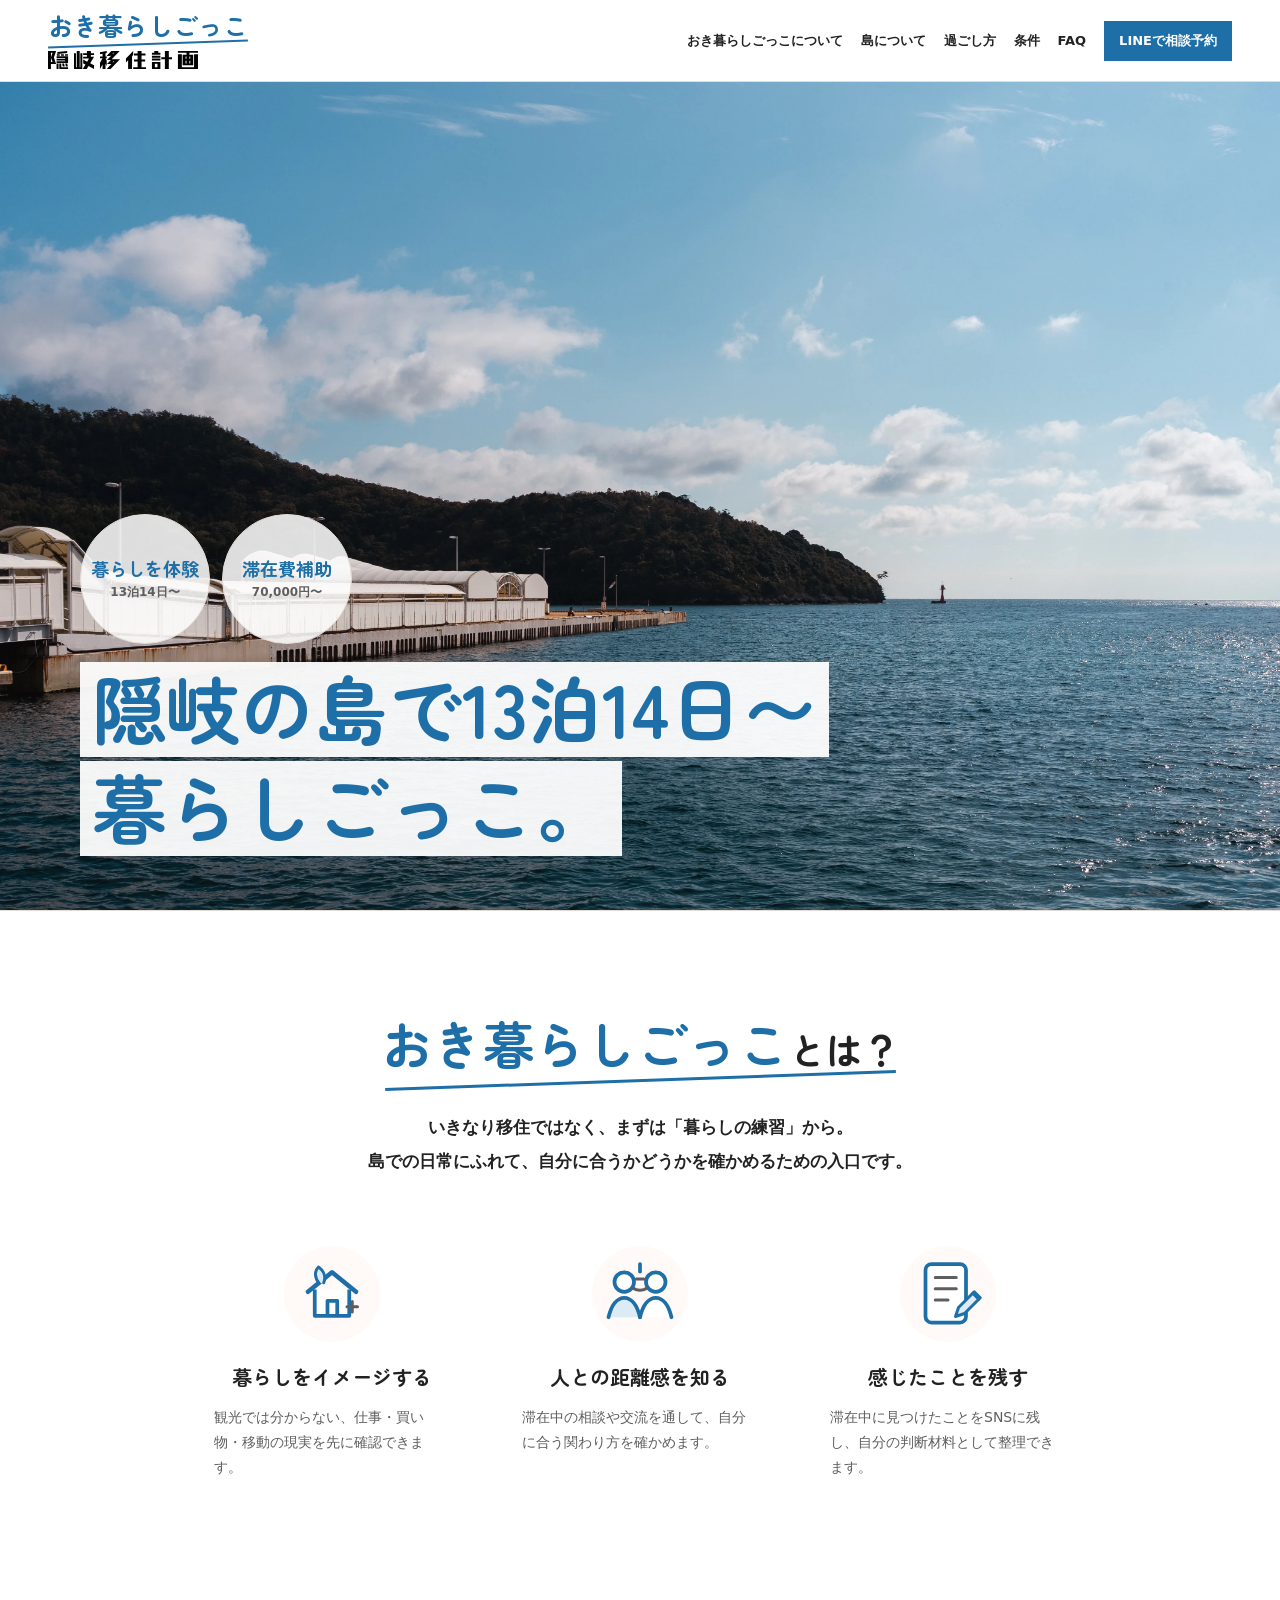
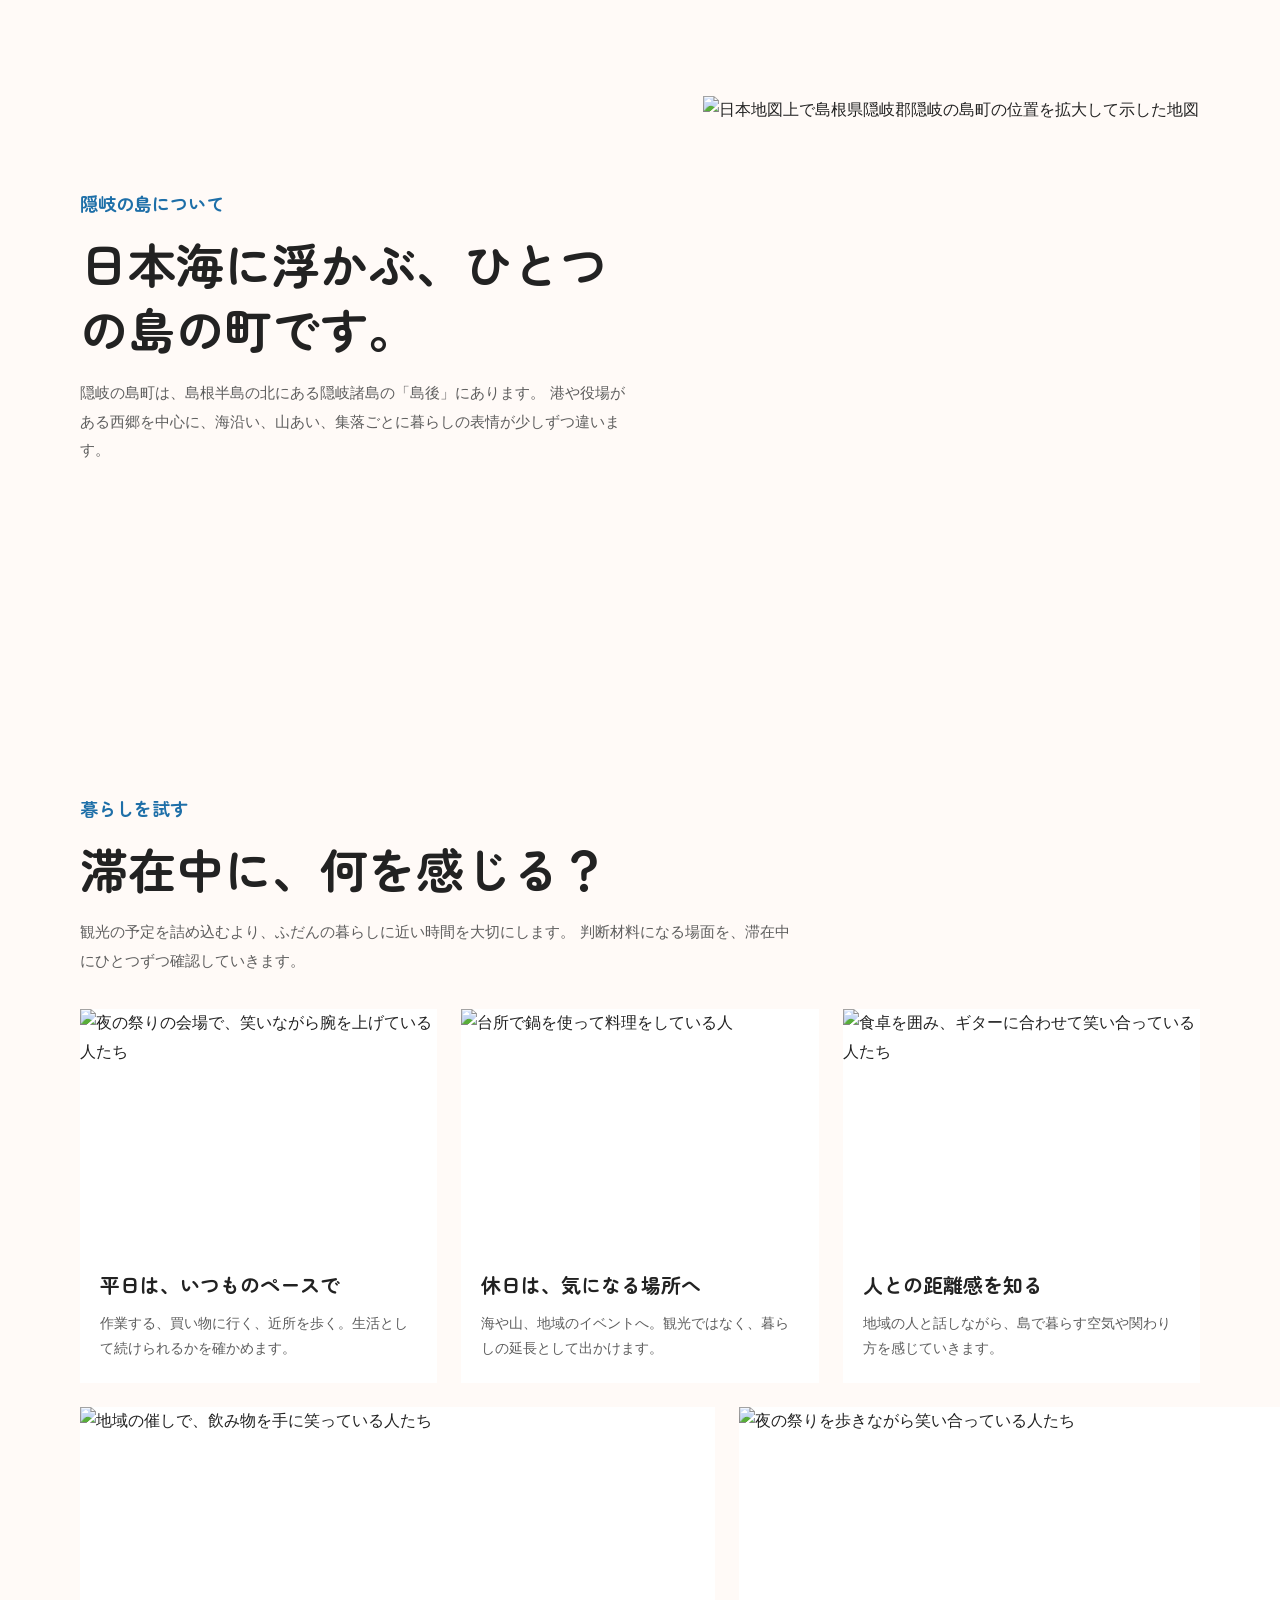
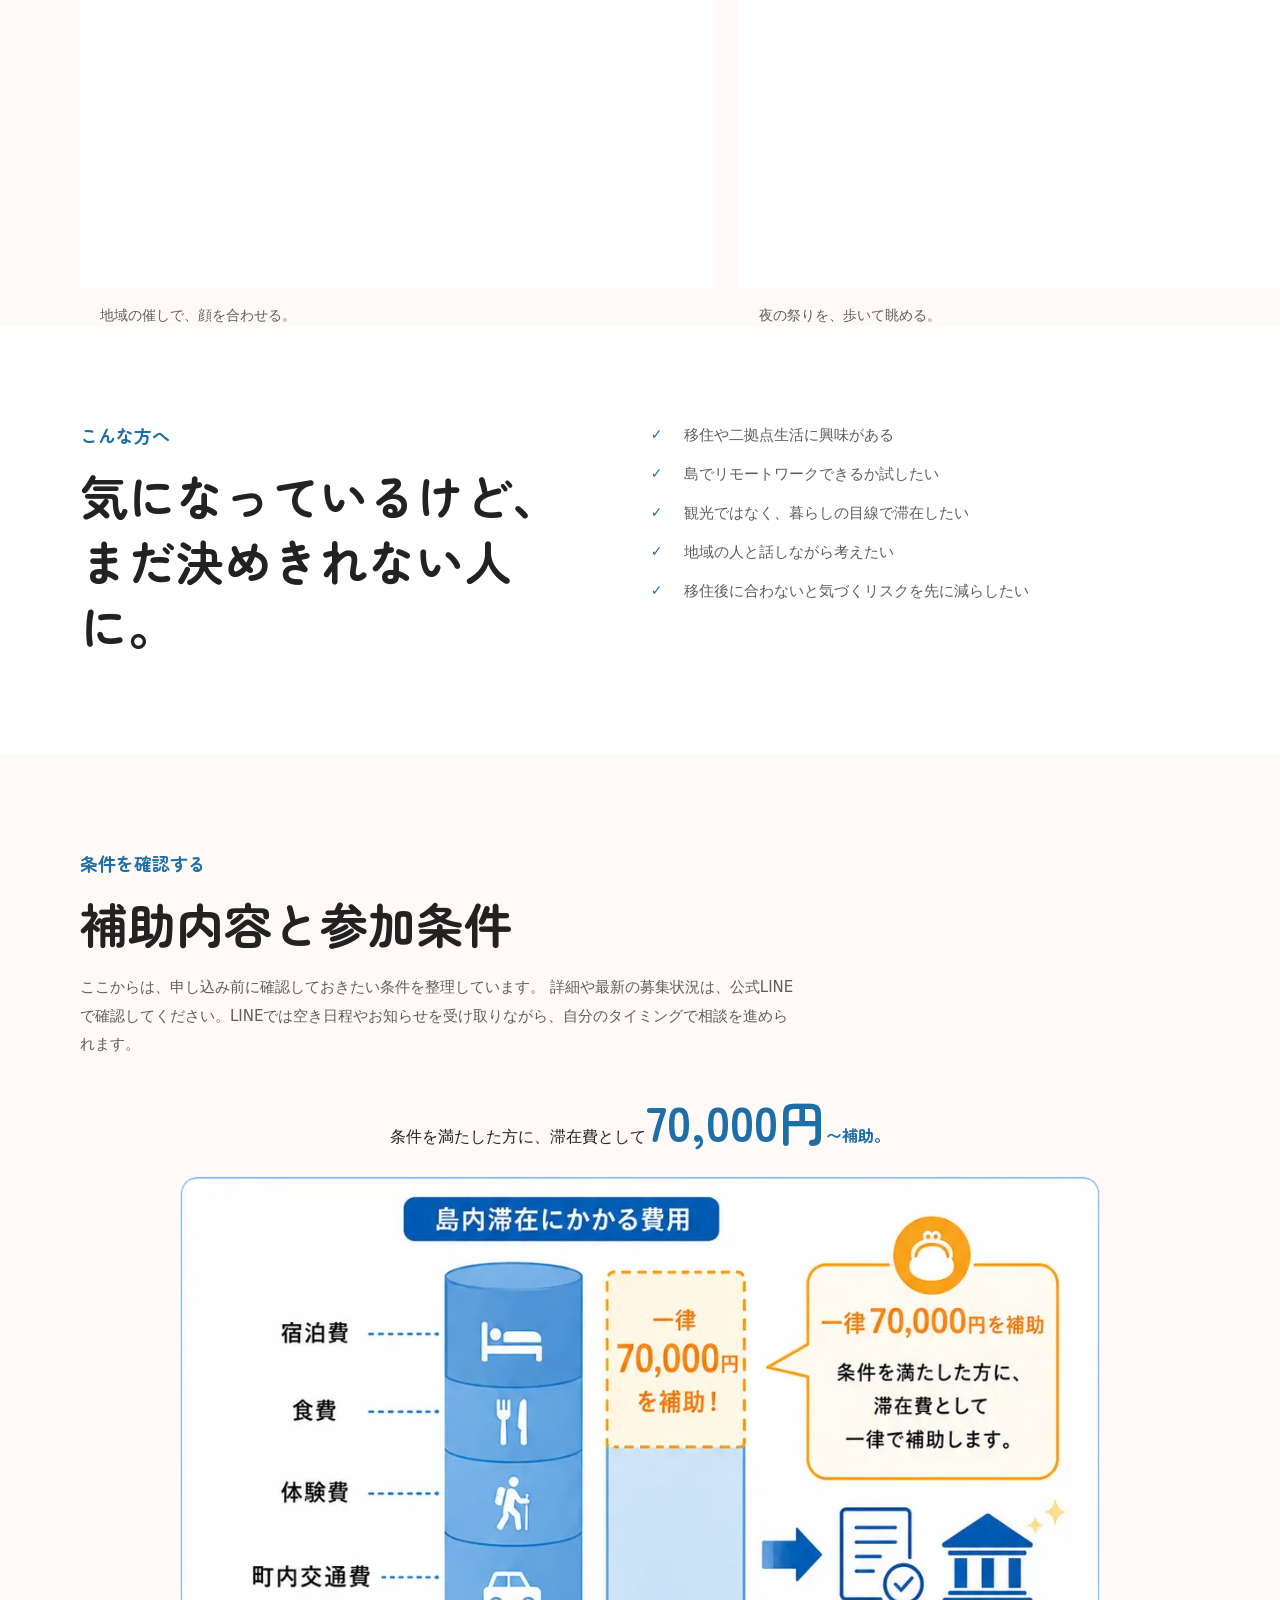
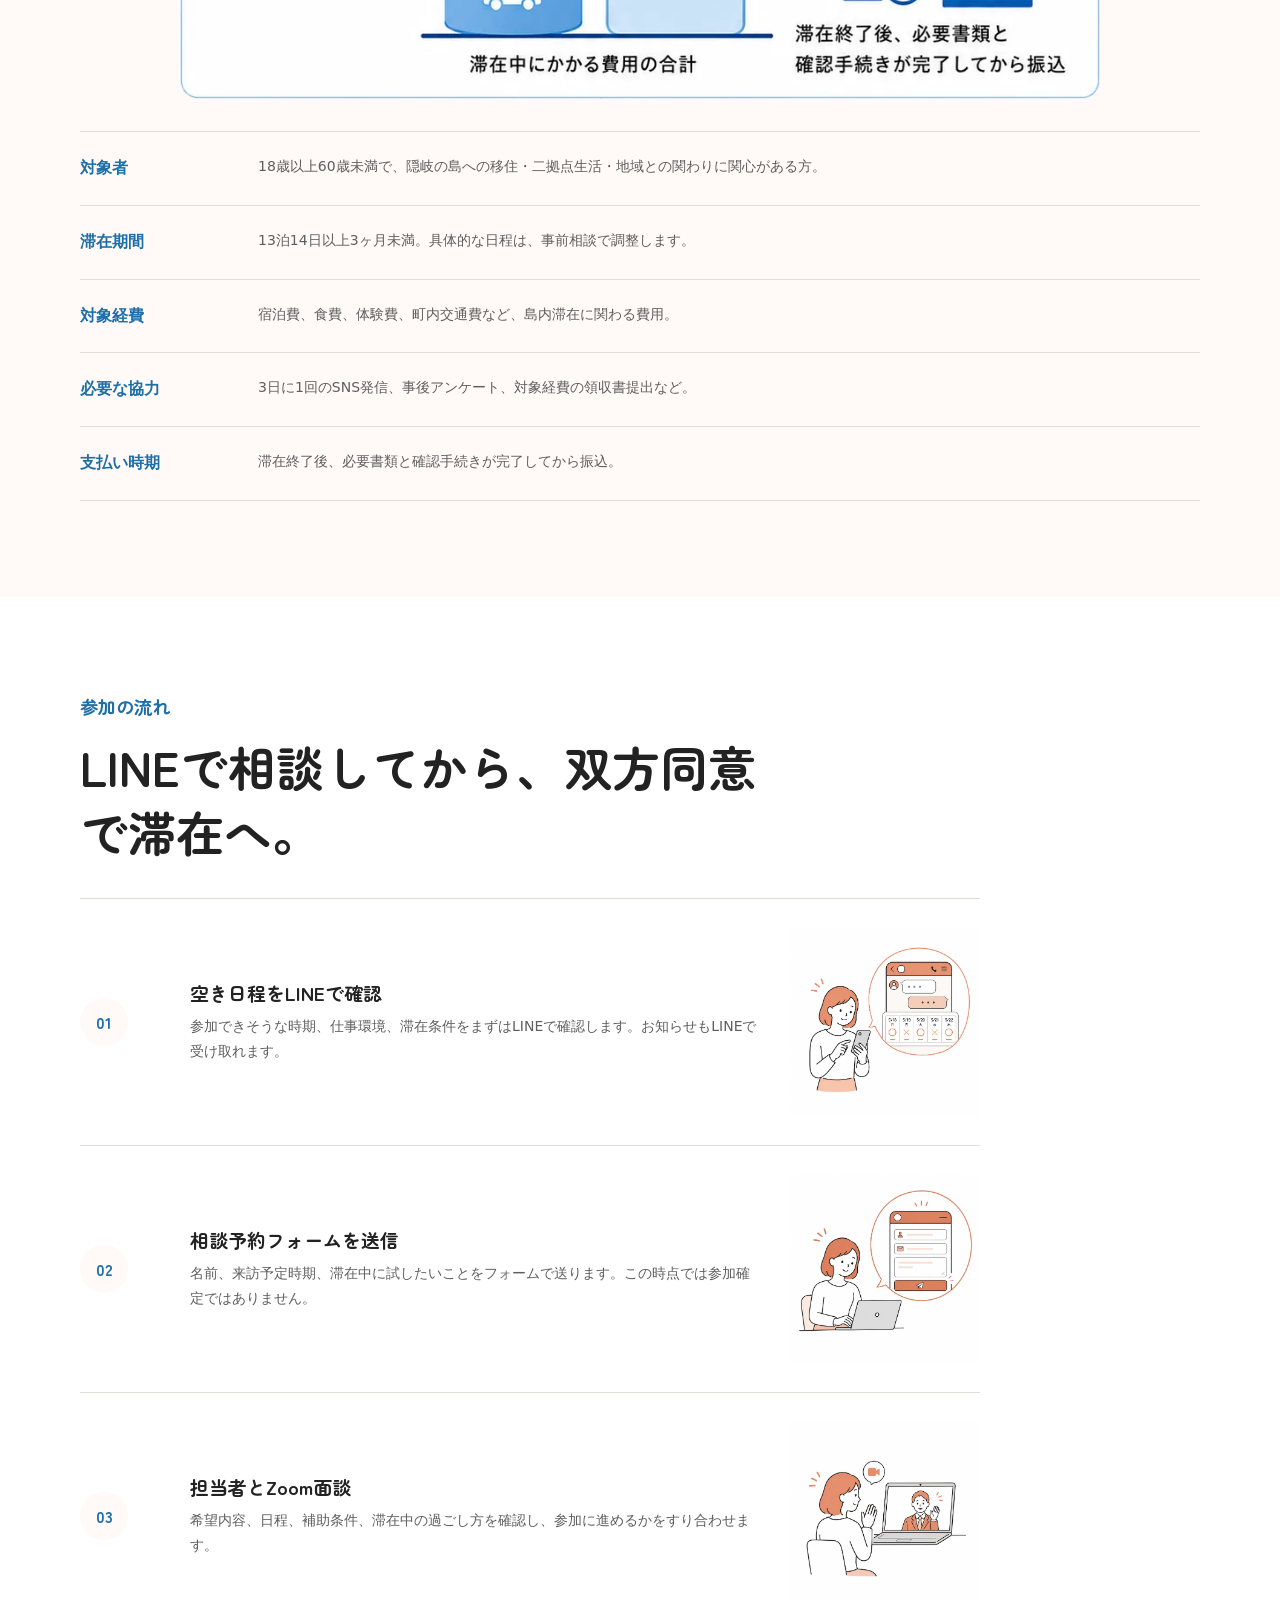
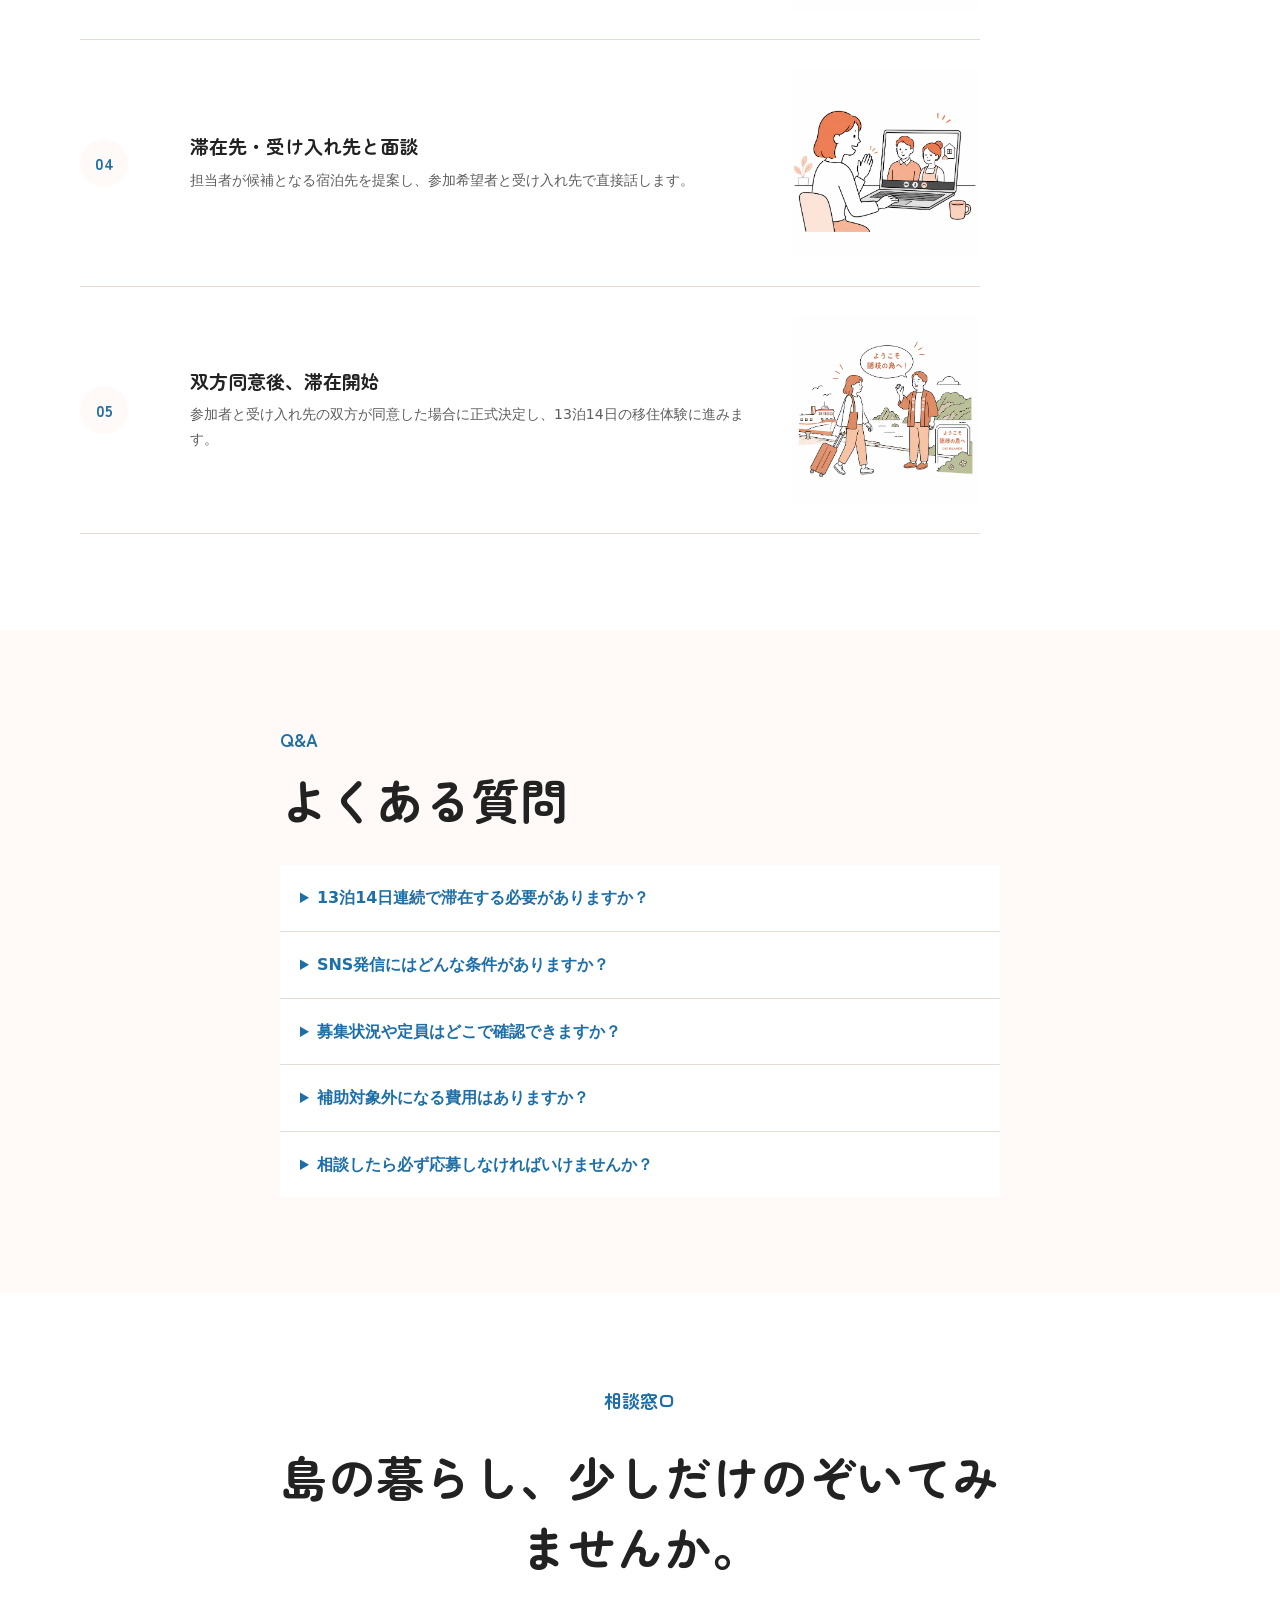
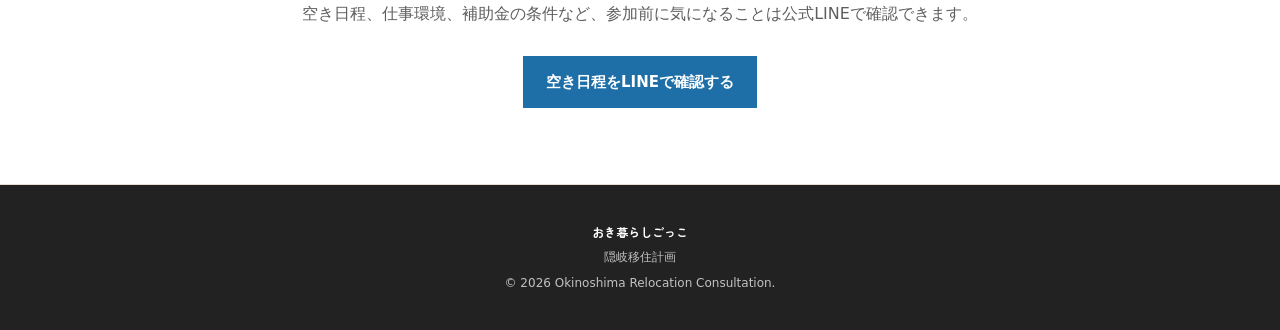
==== commit 2b25af09: "Fix eligibility age in body text to under 60 (match form and meta)" ====
--- a/index.html
+++ b/index.html
@@ -361,7 +361,7 @@
             <dl class="info-list">
               <div>
                 <dt>対象者</dt>
-                <dd>18歳以上50歳未満で、隠岐の島への移住・二拠点生活・地域との関わりに関心がある方。</dd>
+                <dd>18歳以上60歳未満で、隠岐の島への移住・二拠点生活・地域との関わりに関心がある方。</dd>
               </div>
               <div>
                 <dt>滞在期間</dt>
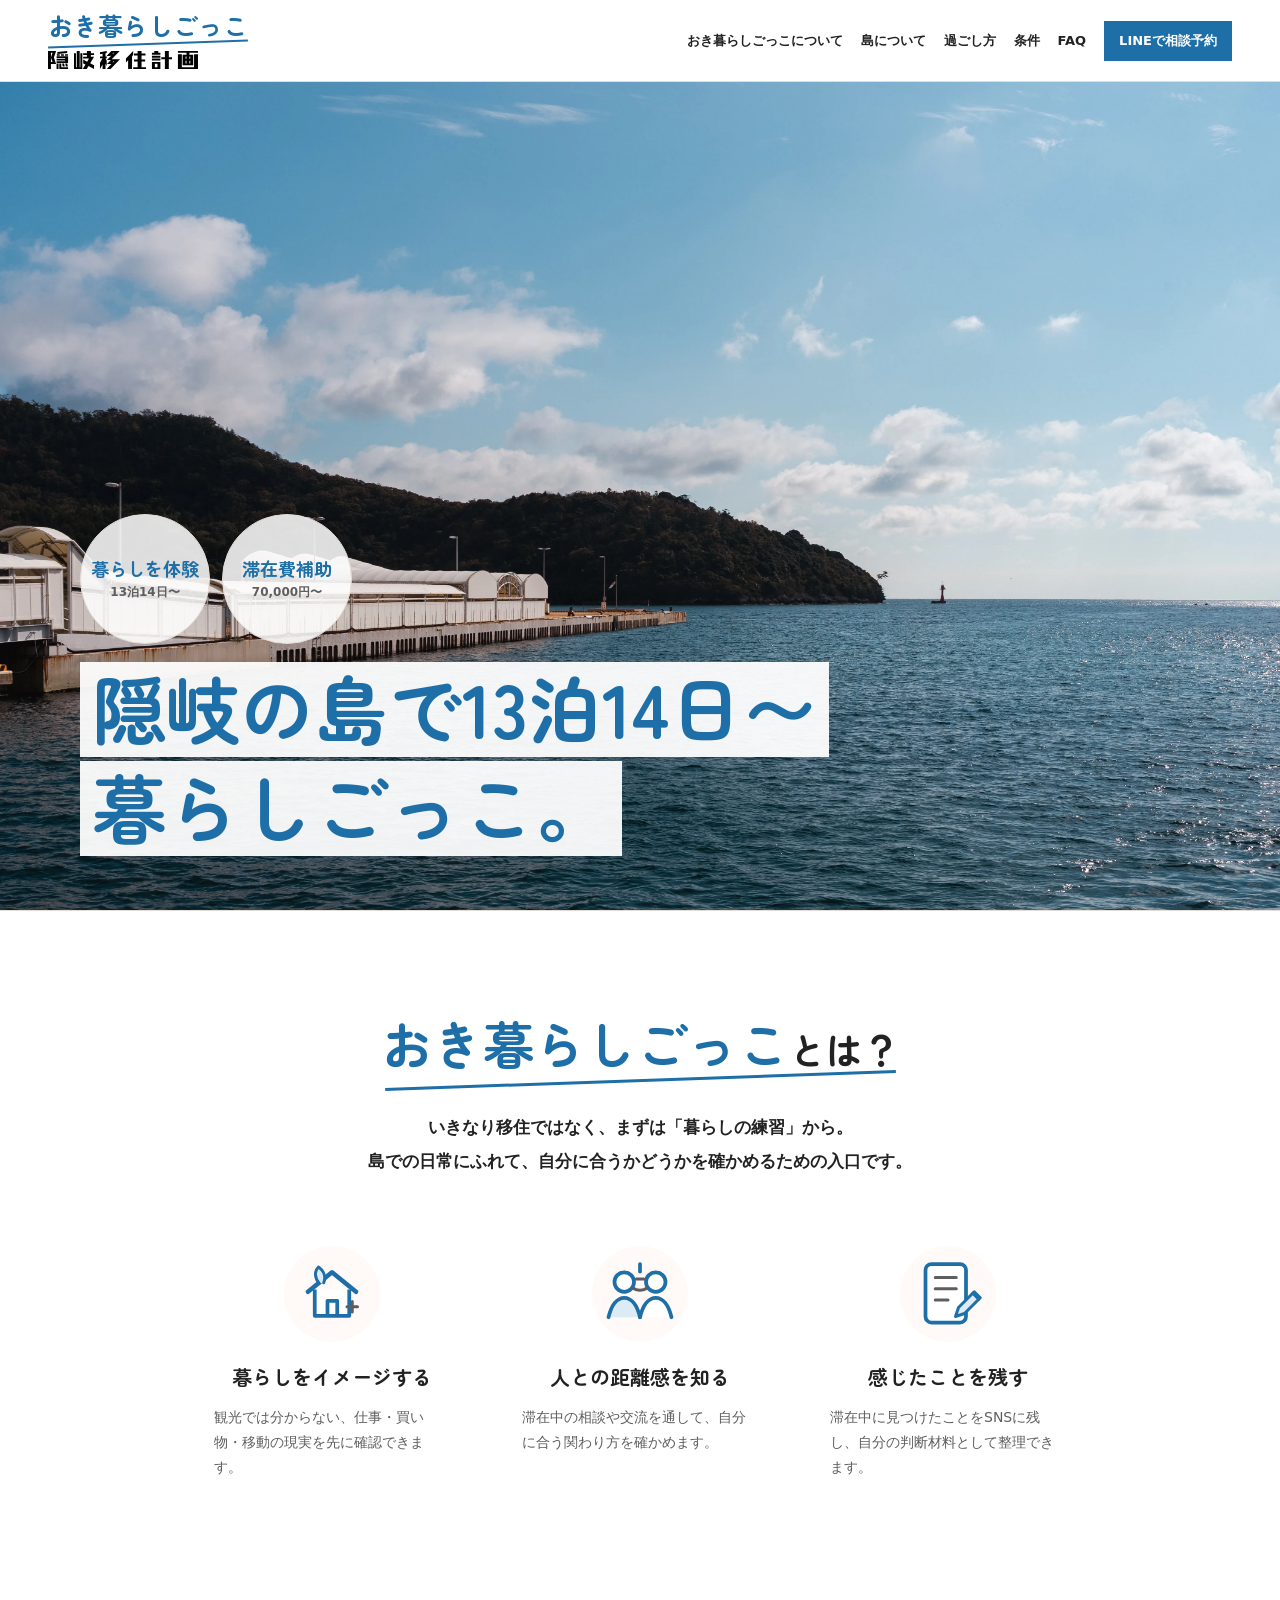
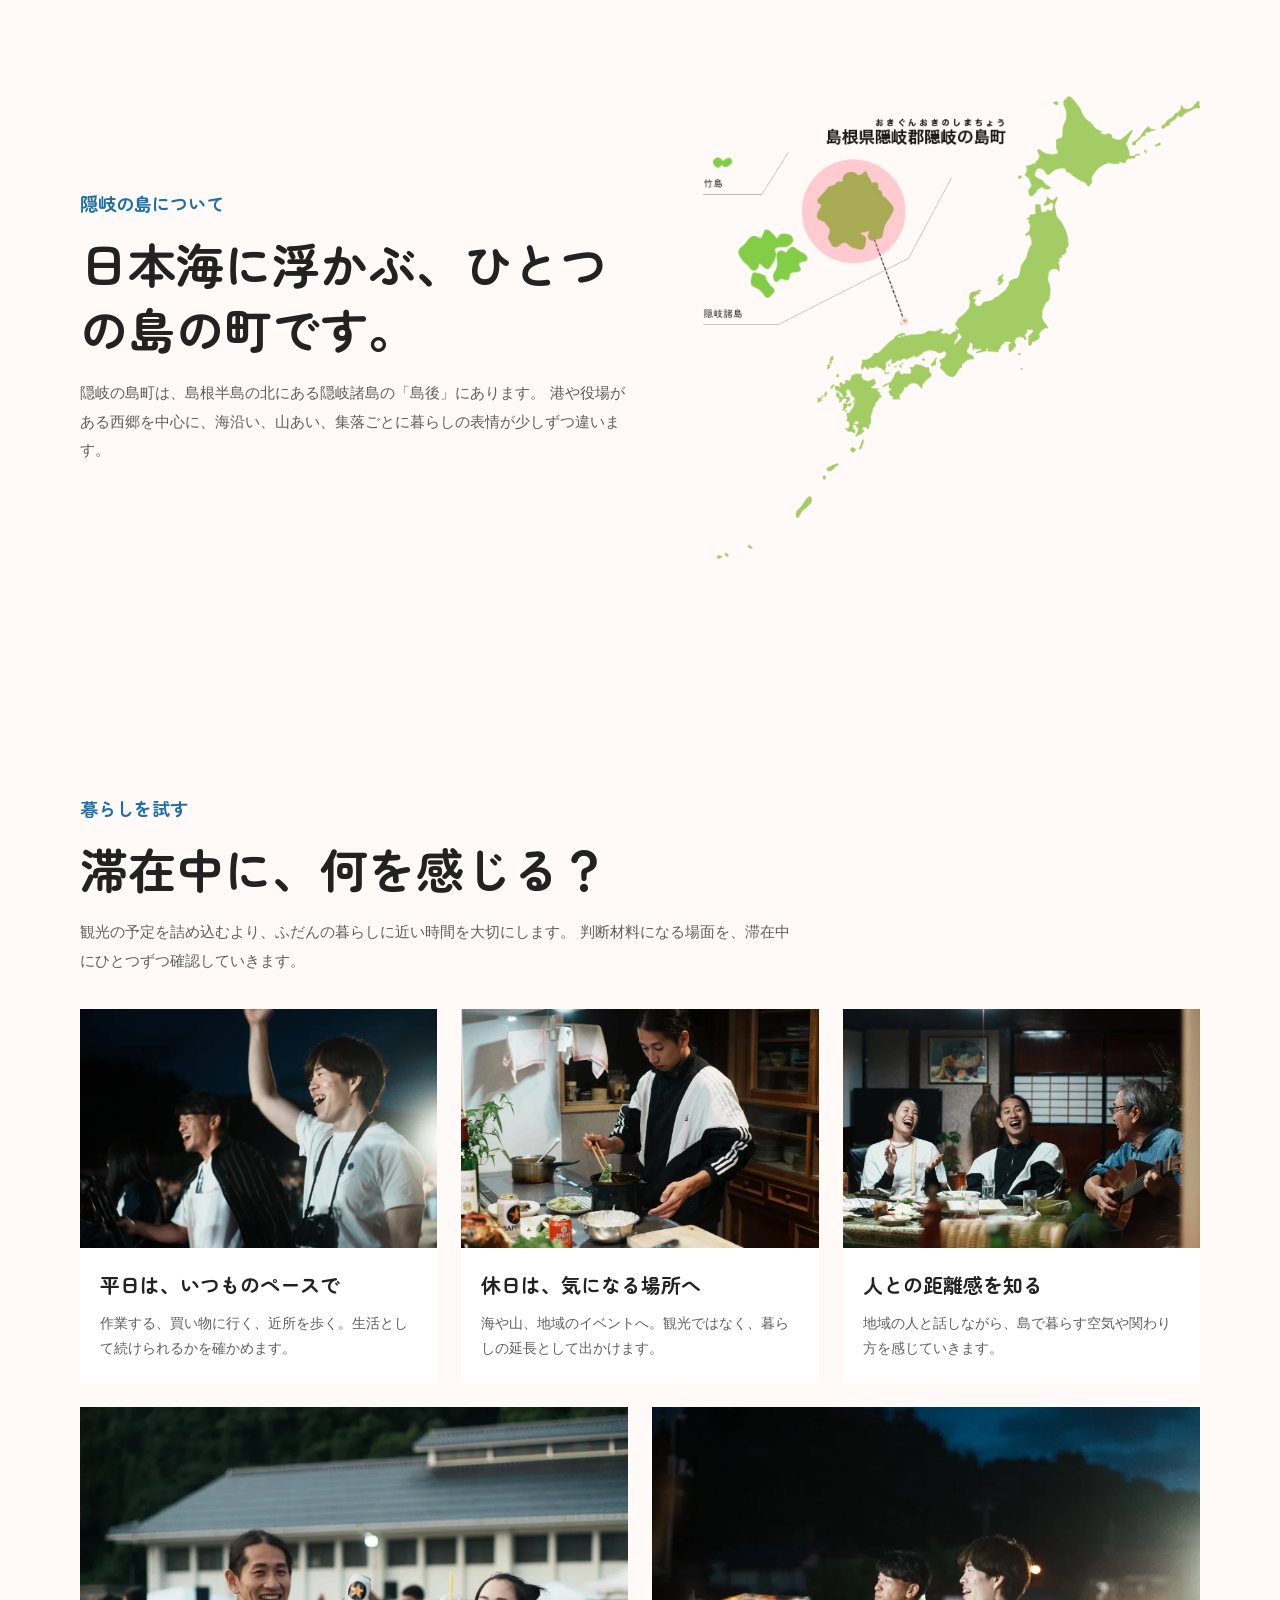
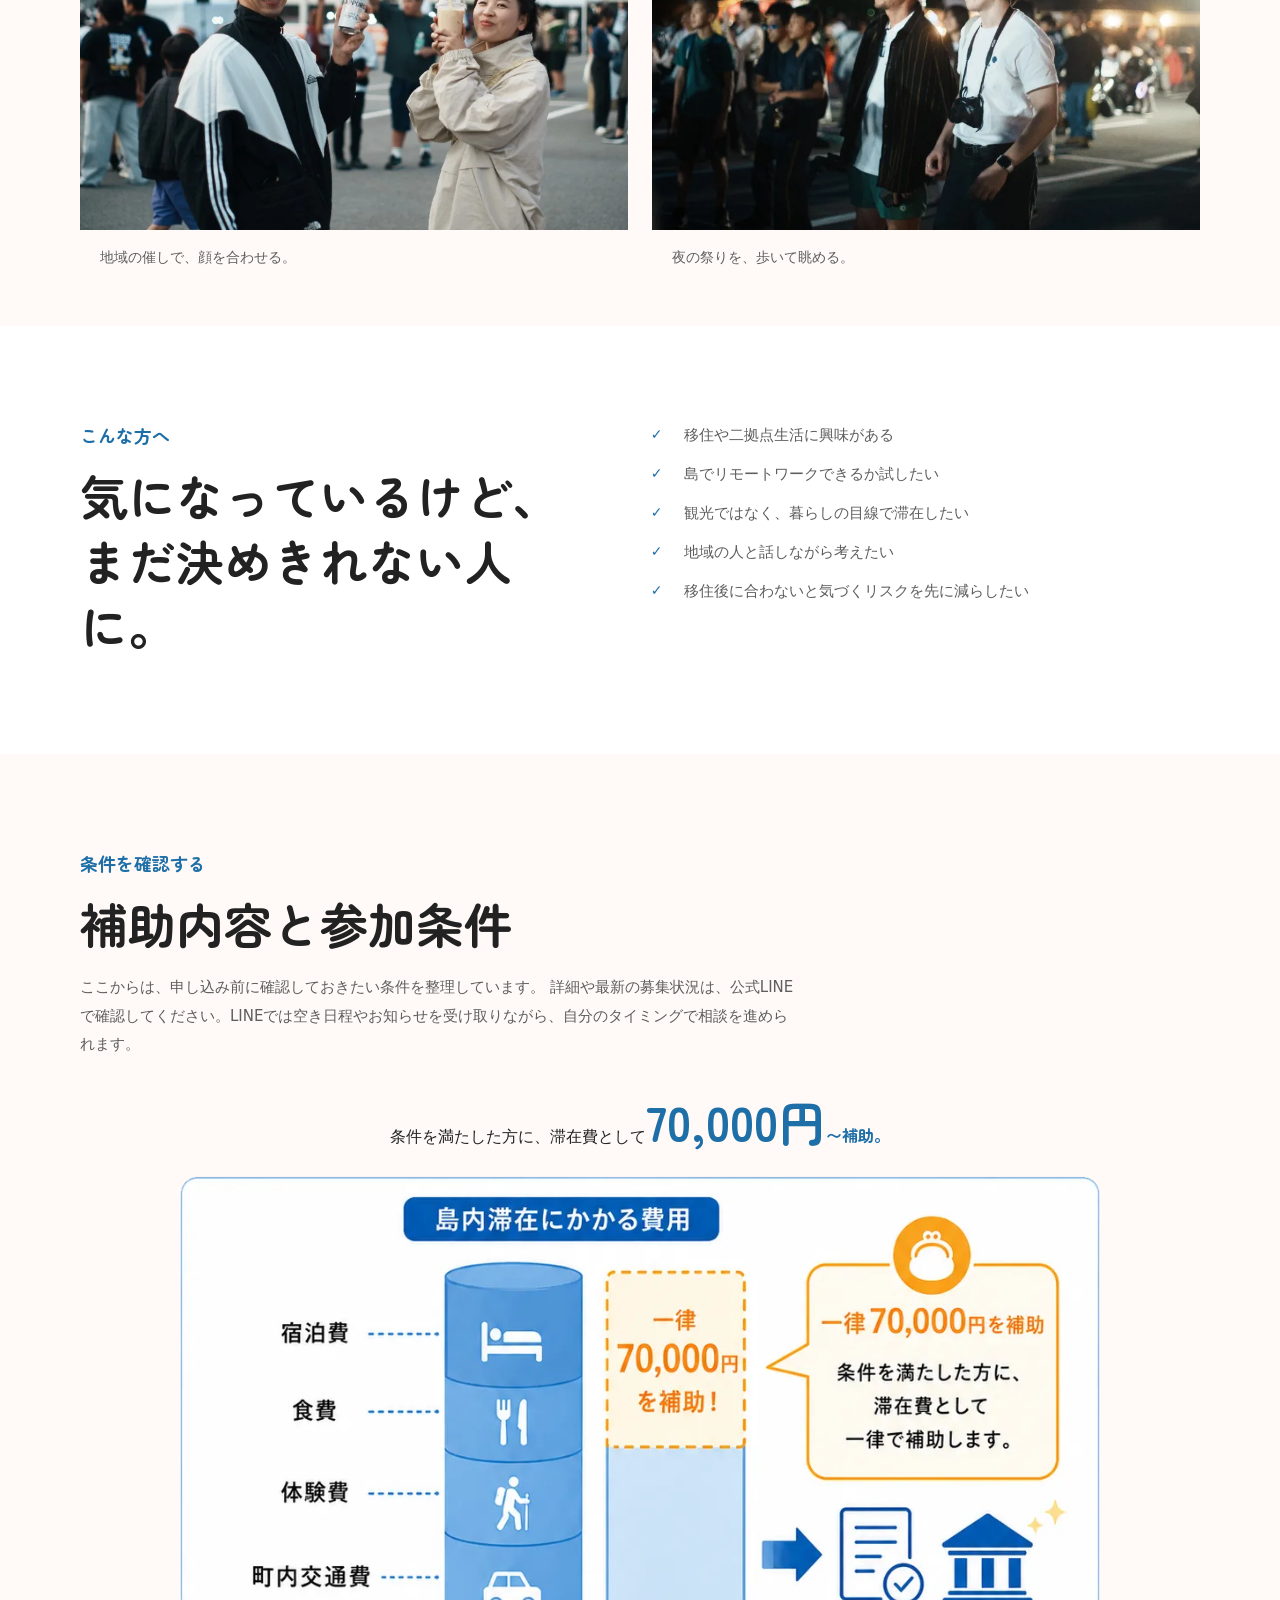
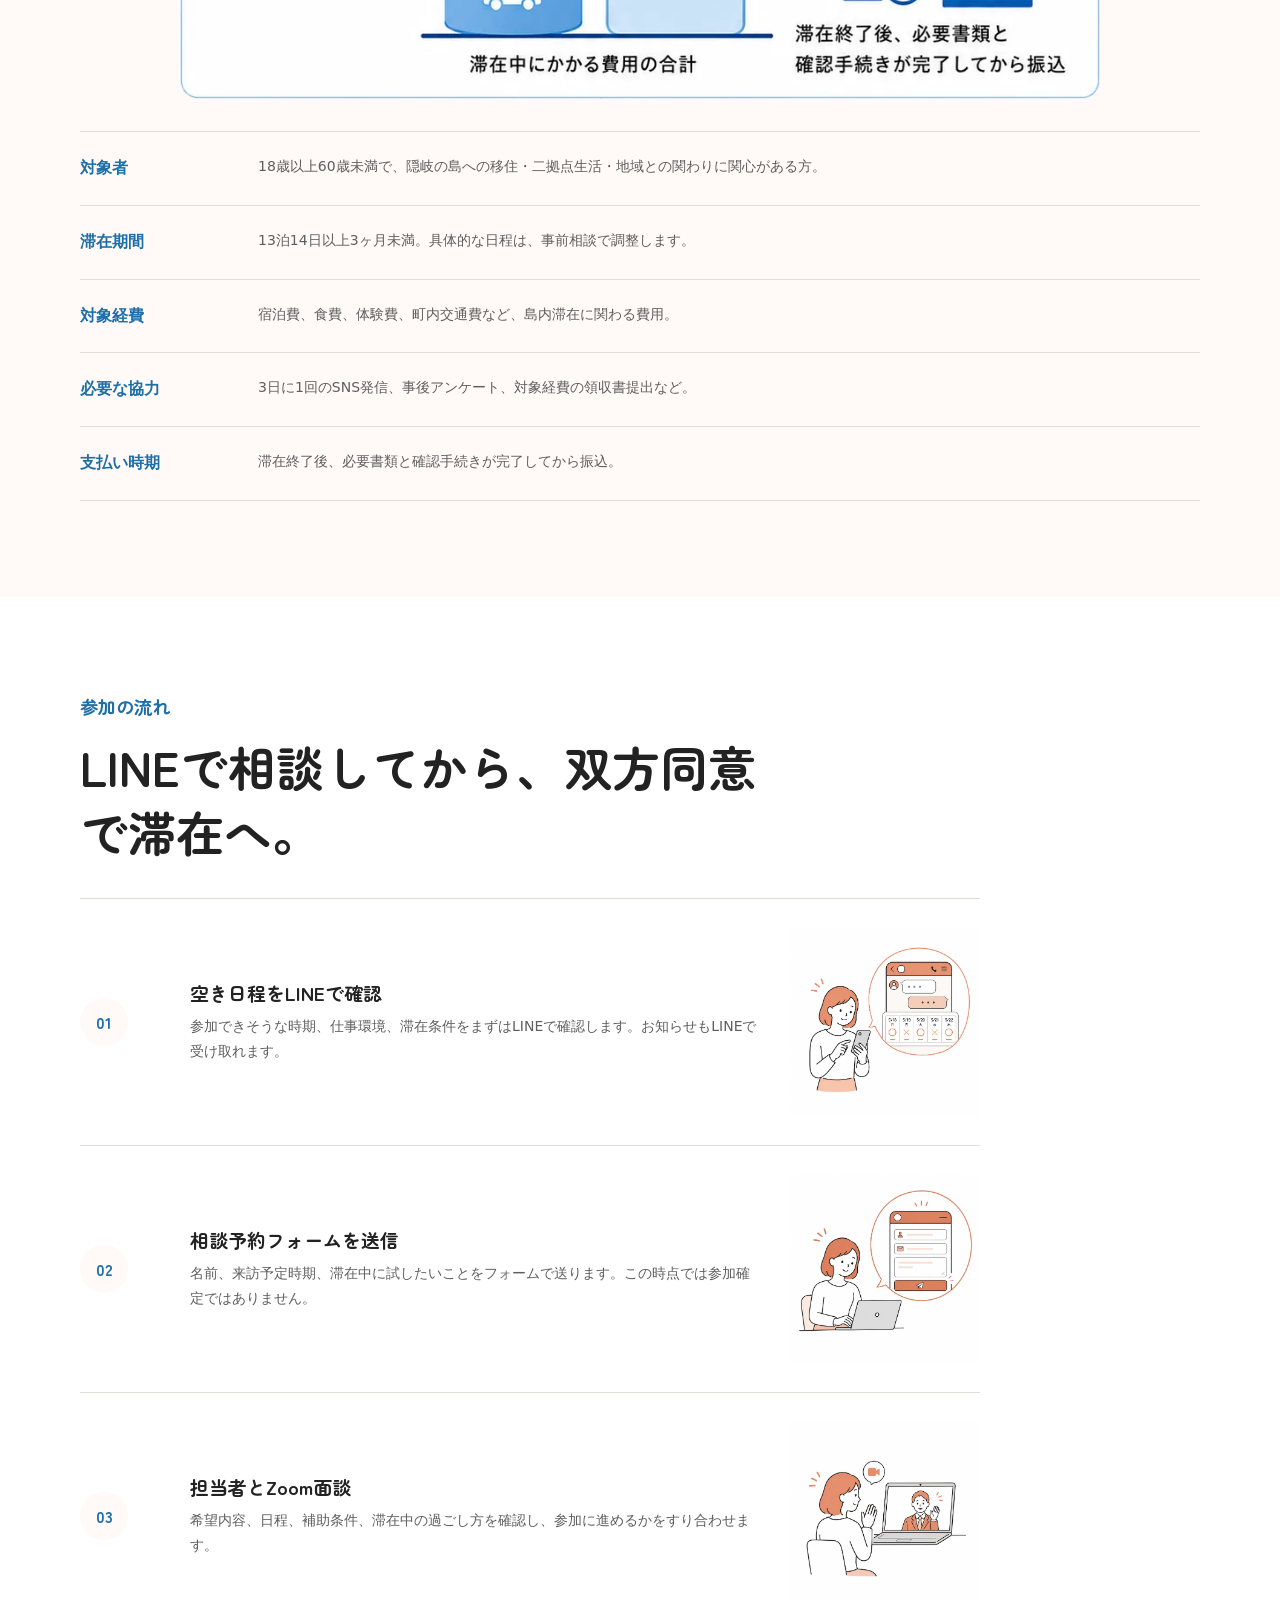
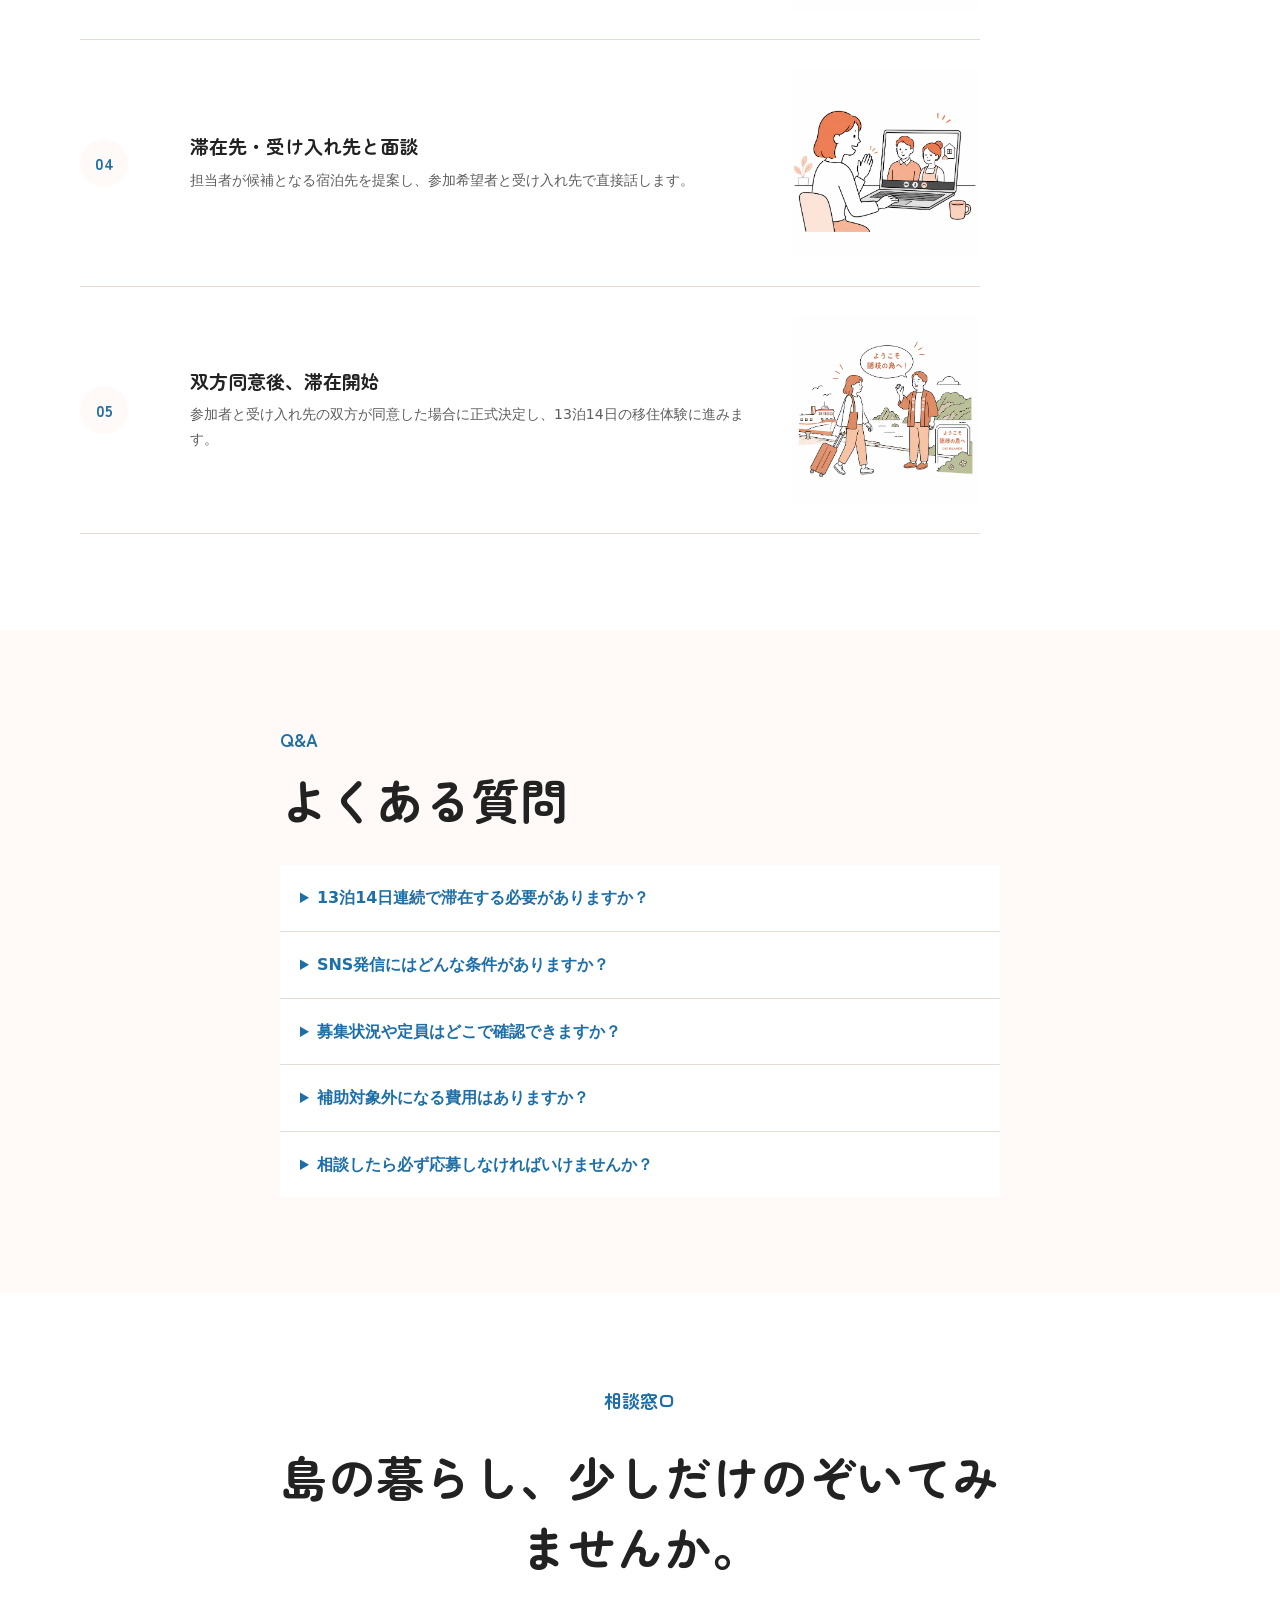
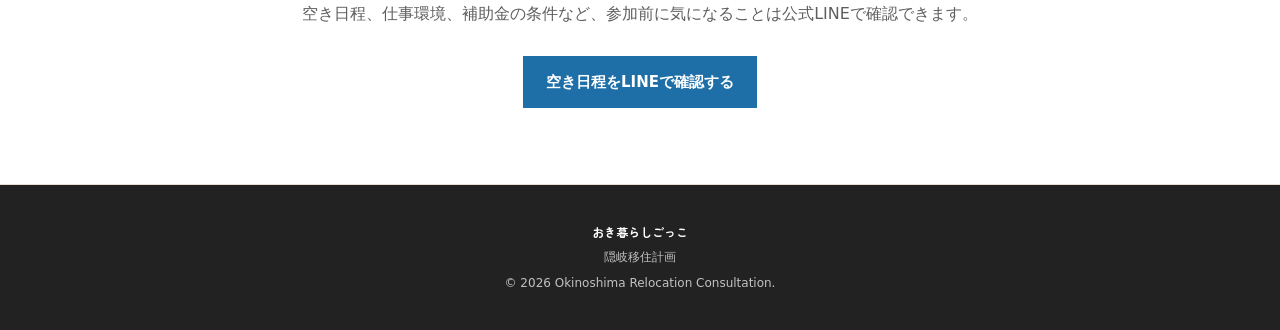
==== commit 4f931106: "Quick fixes from site audit: lazy-load below-fold images, 16px form inputs, absolute canonical URLs" ====
--- a/index.html
+++ b/index.html
@@ -23,7 +23,7 @@
     <meta name="theme-color" content="#1E6FA8" />
     <meta name="format-detection" content="telephone=no" />
     <title>隠岐の島で13泊14日のお試し滞在｜おき暮らしごっこ</title>
-    <link rel="canonical" href="./" />
+    <link rel="canonical" href="https://oki-ijukeikaku.net/ijutaiken/" />
     <meta property="og:title" content="隠岐の島で13泊14日のお試し滞在｜おき暮らしごっこ" />
     <meta
       property="og:description"
@@ -205,21 +205,21 @@
           <div class="life-grid">
             <article class="life-card">
               <div class="photo-slot">
-                <img src="images/life-weekday.webp" alt="夜の祭りの会場で、笑いながら腕を上げている人たち" />
+                <img src="images/life-weekday.webp" alt="夜の祭りの会場で、笑いながら腕を上げている人たち" / loading="lazy" decoding="async">
               </div>
               <h3>平日は、いつものペースで</h3>
               <p>作業する、買い物に行く、近所を歩く。生活として続けられるかを確かめます。</p>
             </article>
             <article class="life-card">
               <div class="photo-slot">
-                <img src="images/life-holiday.webp" alt="台所で鍋を使って料理をしている人" />
+                <img src="images/life-holiday.webp" alt="台所で鍋を使って料理をしている人" / loading="lazy" decoding="async">
               </div>
               <h3>休日は、気になる場所へ</h3>
               <p>海や山、地域のイベントへ。観光ではなく、暮らしの延長として出かけます。</p>
             </article>
             <article class="life-card">
               <div class="photo-slot">
-                <img src="images/life-people.webp" alt="食卓を囲み、ギターに合わせて笑い合っている人たち" />
+                <img src="images/life-people.webp" alt="食卓を囲み、ギターに合わせて笑い合っている人たち" / loading="lazy" decoding="async">
               </div>
               <h3>人との距離感を知る</h3>
               <p>地域の人と話しながら、島で暮らす空気や関わり方を感じていきます。</p>
@@ -228,11 +228,11 @@
 
           <div class="life-extra">
             <figure>
-              <img src="images/life-gathering.webp" alt="地域の催しで、飲み物を手に笑っている人たち" />
+              <img src="images/life-gathering.webp" alt="地域の催しで、飲み物を手に笑っている人たち" / loading="lazy" decoding="async">
               <figcaption>地域の催しで、顔を合わせる。</figcaption>
             </figure>
             <figure>
-              <img src="images/life-festival.webp" alt="夜の祭りを歩きながら笑い合っている人たち" />
+              <img src="images/life-festival.webp" alt="夜の祭りを歩きながら笑い合っている人たち" / loading="lazy" decoding="async">
               <figcaption>夜の祭りを、歩いて眺める。</figcaption>
             </figure>
           </div>
@@ -399,7 +399,7 @@
                 <p>参加できそうな時期、仕事環境、滞在条件をまずはLINEで確認します。お知らせもLINEで受け取れます。</p>
               </div>
               <figure class="flow__image">
-                <img src="images/step2.webp" alt="スマートフォンでLINEの日程を確認しているイラスト" />
+                <img src="images/step2.webp" alt="スマートフォンでLINEの日程を確認しているイラスト" / loading="lazy" decoding="async">
               </figure>
             </li>
             <li>
@@ -409,7 +409,7 @@
                 <p>名前、来訪予定時期、滞在中に試したいことをフォームで送ります。この時点では参加確定ではありません。</p>
               </div>
               <figure class="flow__image">
-                <img src="images/step1.webp" alt="相談予約フォームを入力して送信しているイラスト" />
+                <img src="images/step1.webp" alt="相談予約フォームを入力して送信しているイラスト" / loading="lazy" decoding="async">
               </figure>
             </li>
             <li>
@@ -419,7 +419,7 @@
                 <p>希望内容、日程、補助条件、滞在中の過ごし方を確認し、参加に進めるかをすり合わせます。</p>
               </div>
               <figure class="flow__image">
-                <img src="images/step3.webp" alt="担当者とオンライン面談をしているイラスト" />
+                <img src="images/step3.webp" alt="担当者とオンライン面談をしているイラスト" / loading="lazy" decoding="async">
               </figure>
             </li>
             <li>
@@ -429,7 +429,7 @@
                 <p>担当者が候補となる宿泊先を提案し、参加希望者と受け入れ先で直接話します。</p>
               </div>
               <figure class="flow__image">
-                <img src="images/step4.webp" alt="滞在先の受け入れ先とオンラインで面談しているイラスト" />
+                <img src="images/step4.webp" alt="滞在先の受け入れ先とオンラインで面談しているイラスト" / loading="lazy" decoding="async">
               </figure>
             </li>
             <li>
@@ -439,7 +439,7 @@
                 <p>参加者と受け入れ先の双方が同意した場合に正式決定し、13泊14日の移住体験に進みます。</p>
               </div>
               <figure class="flow__image">
-                <img src="images/step5.webp" alt="隠岐の島に到着して受け入れ先に迎えられているイラスト" />
+                <img src="images/step5.webp" alt="隠岐の島に到着して受け入れ先に迎えられているイラスト" / loading="lazy" decoding="async">
               </figure>
             </li>
           </ol>
--- a/style.css
+++ b/style.css
@@ -1007,6 +1007,7 @@
 .field input,
 .field textarea,
 .field select {
+  font-size: 16px;
   width: 100%;
   min-height: 50px;
   padding: 12px 14px;
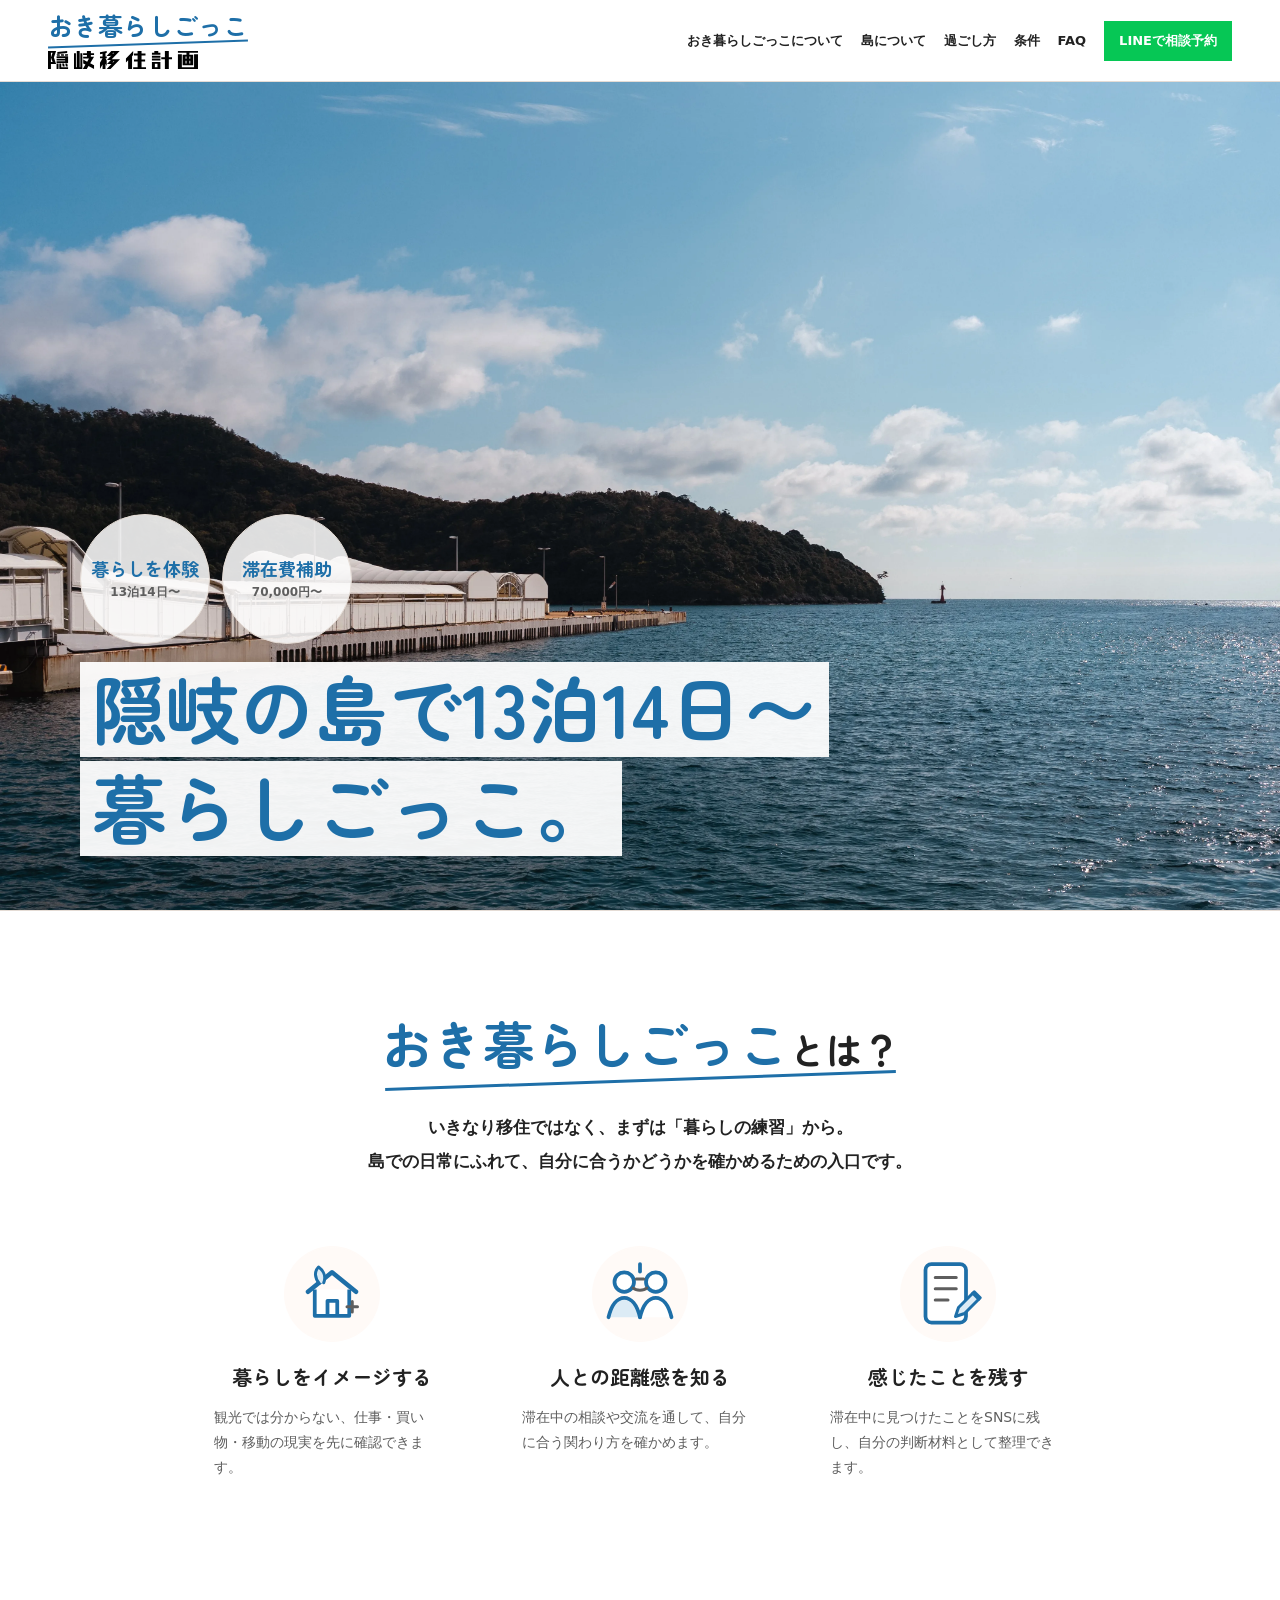
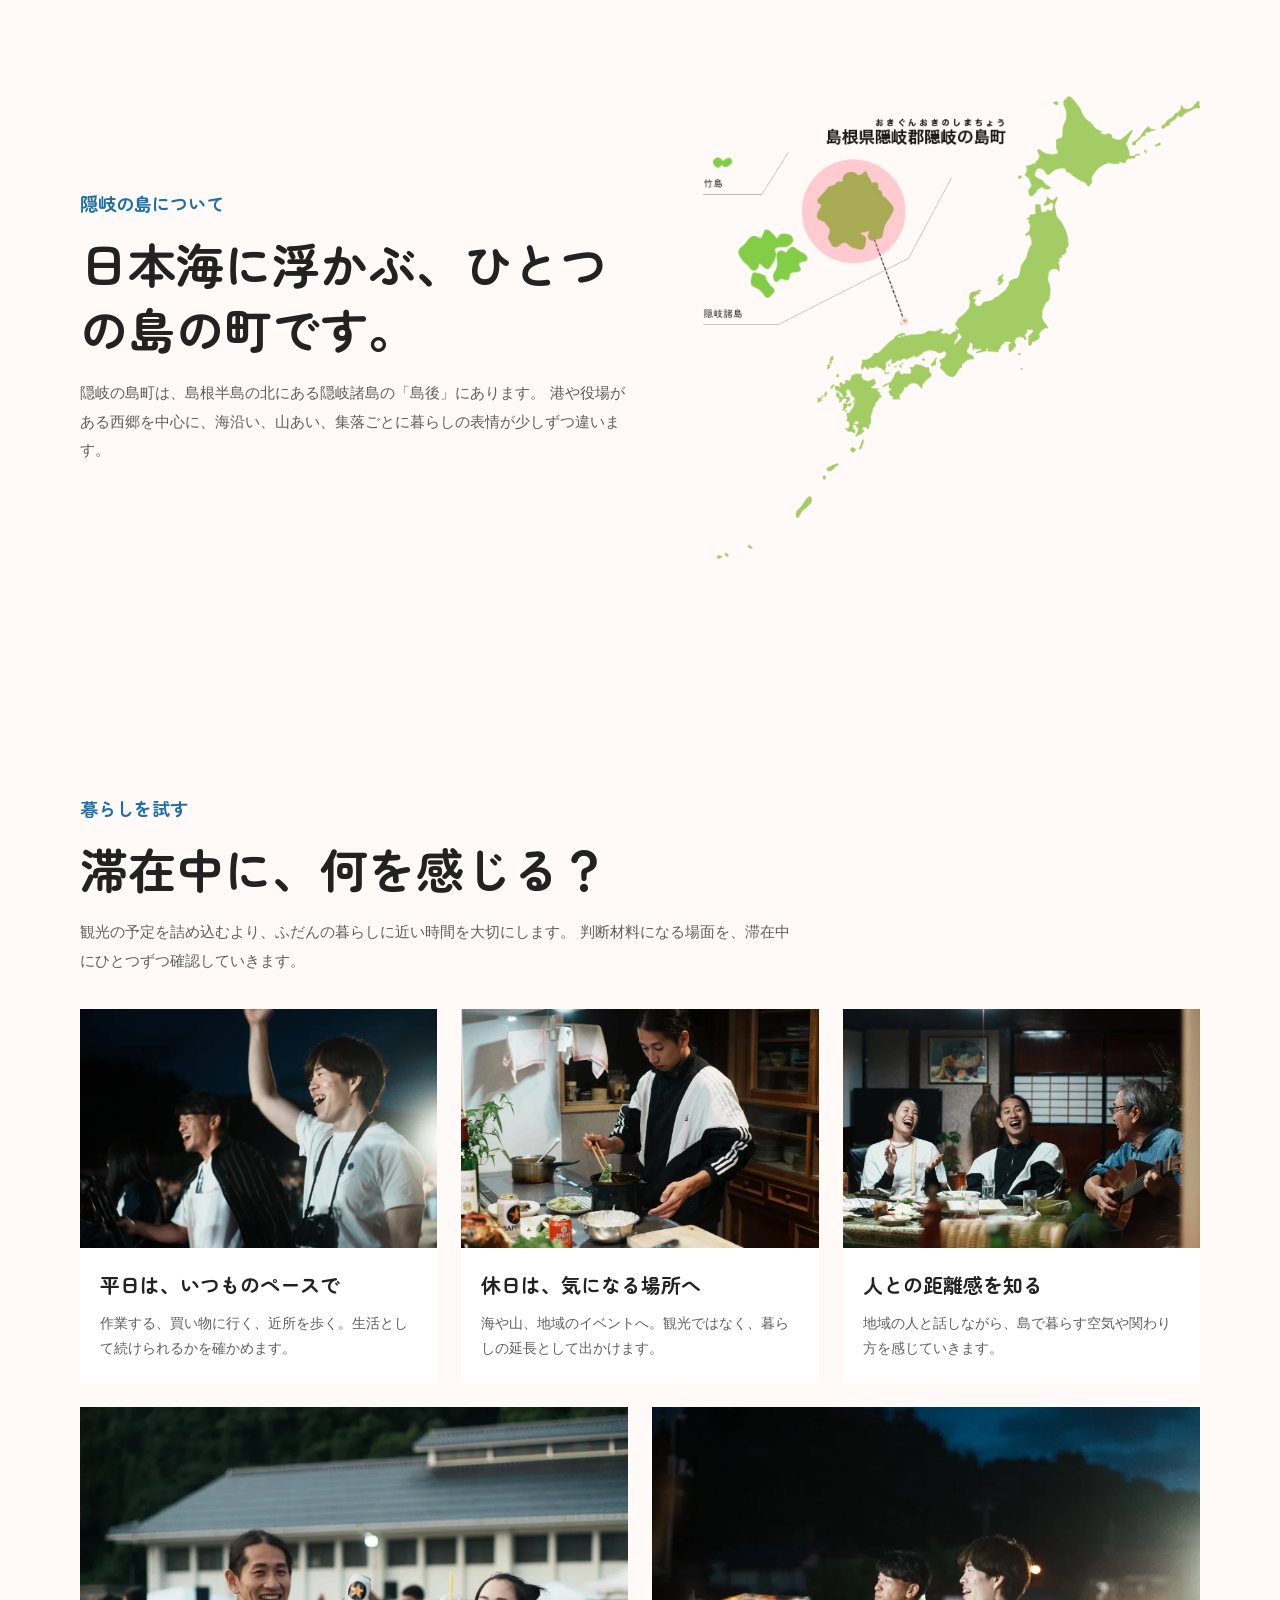
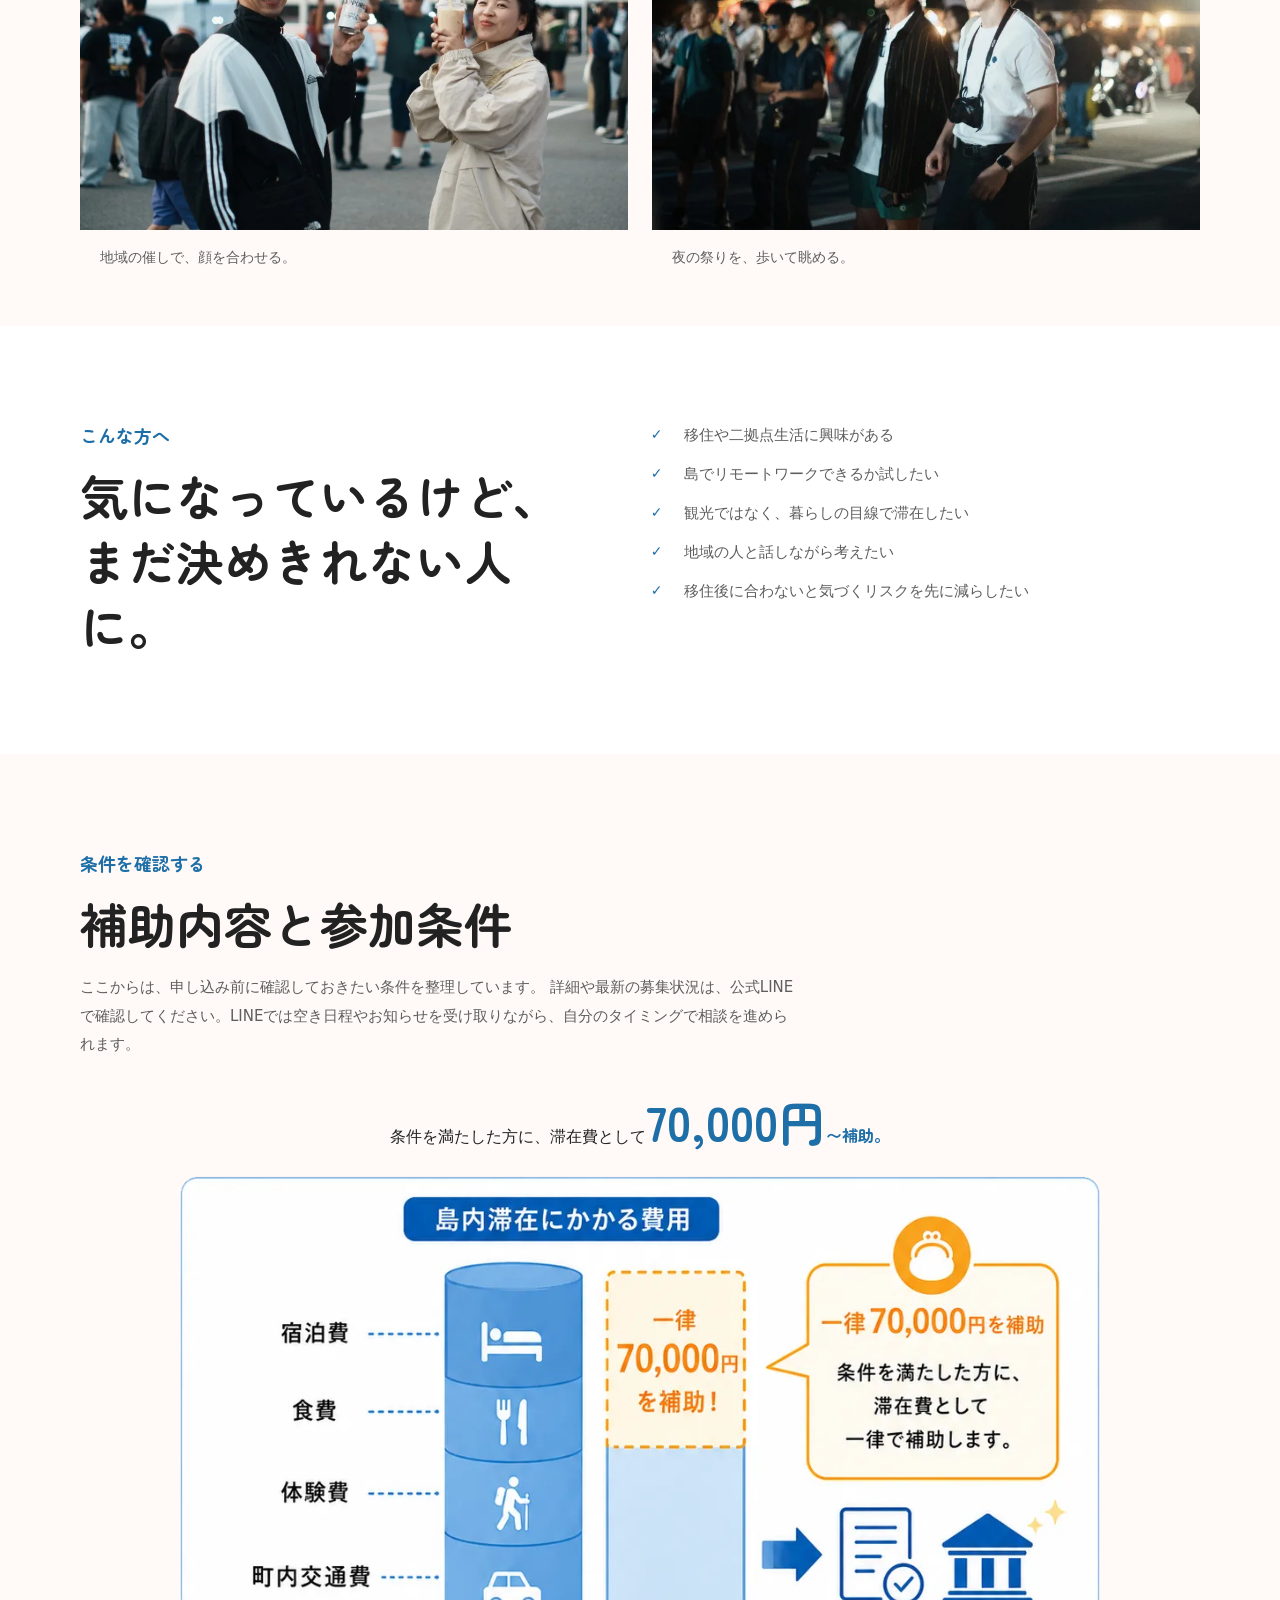
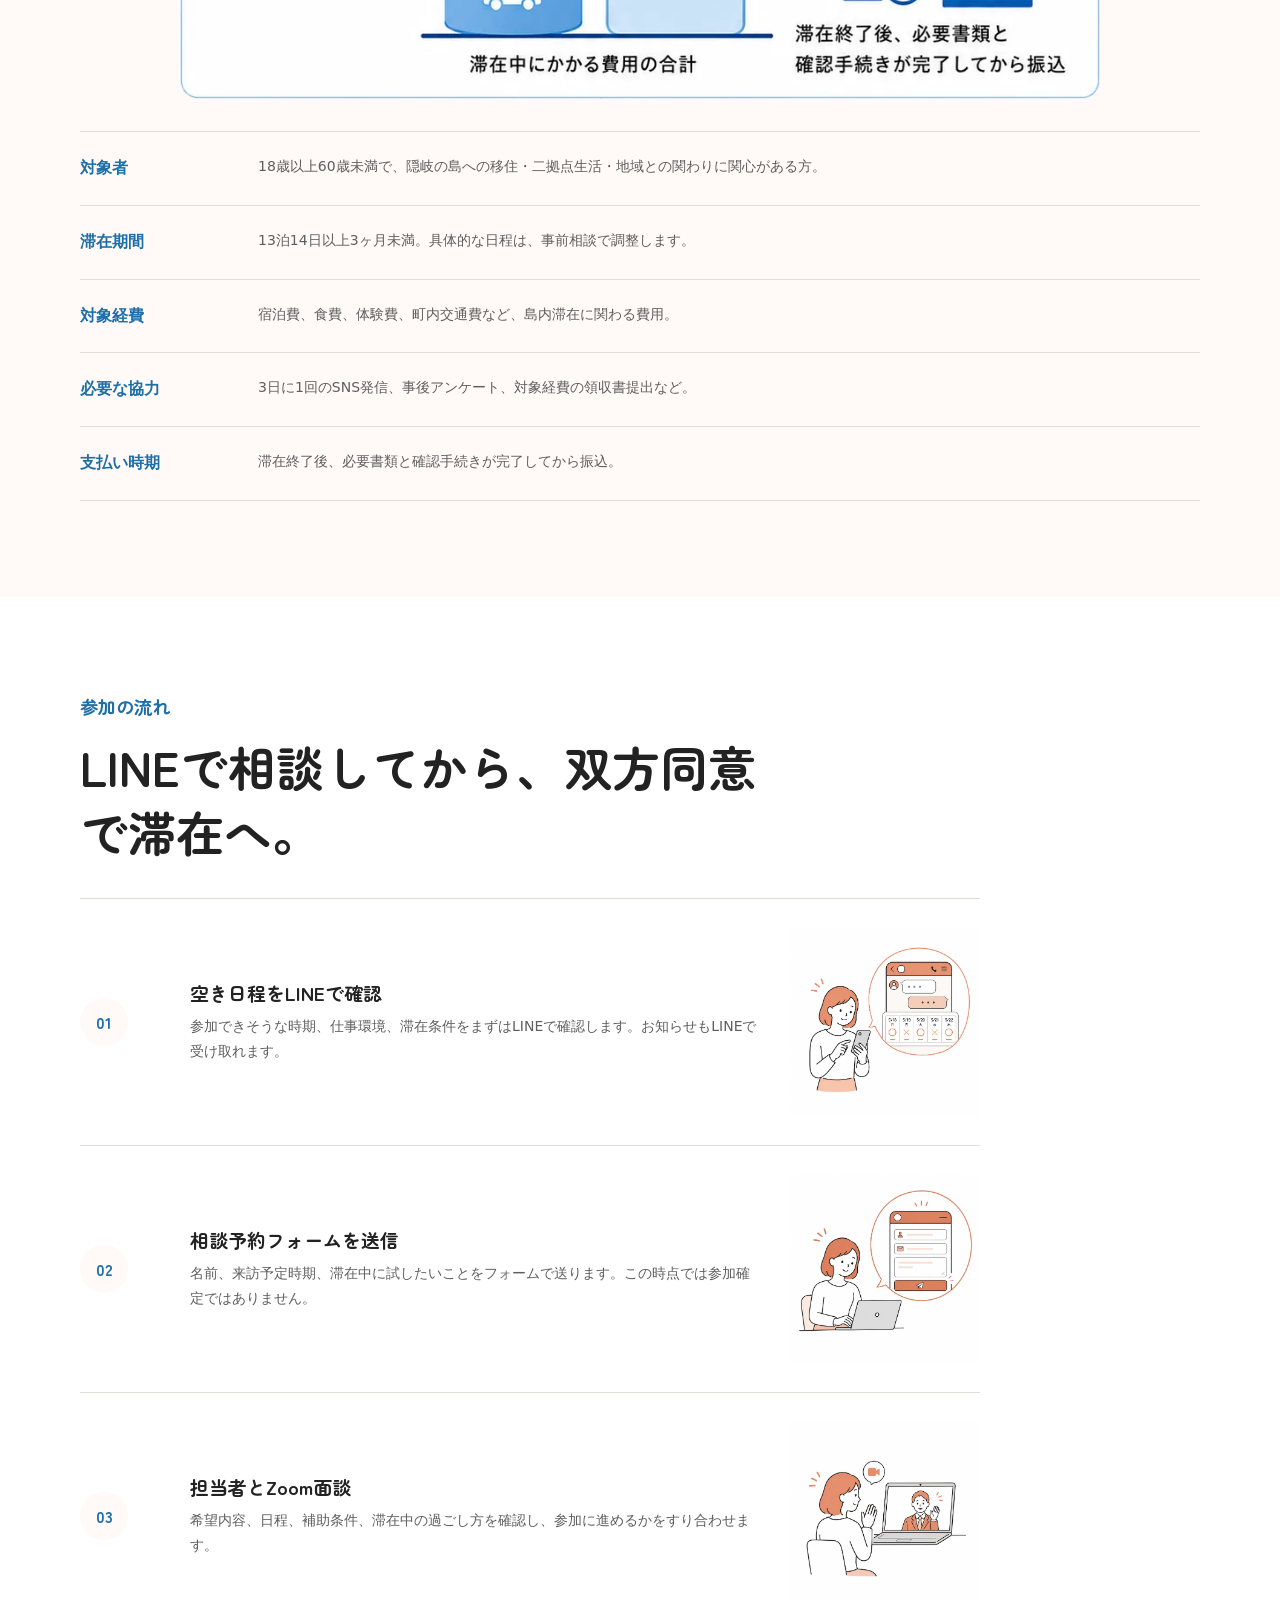
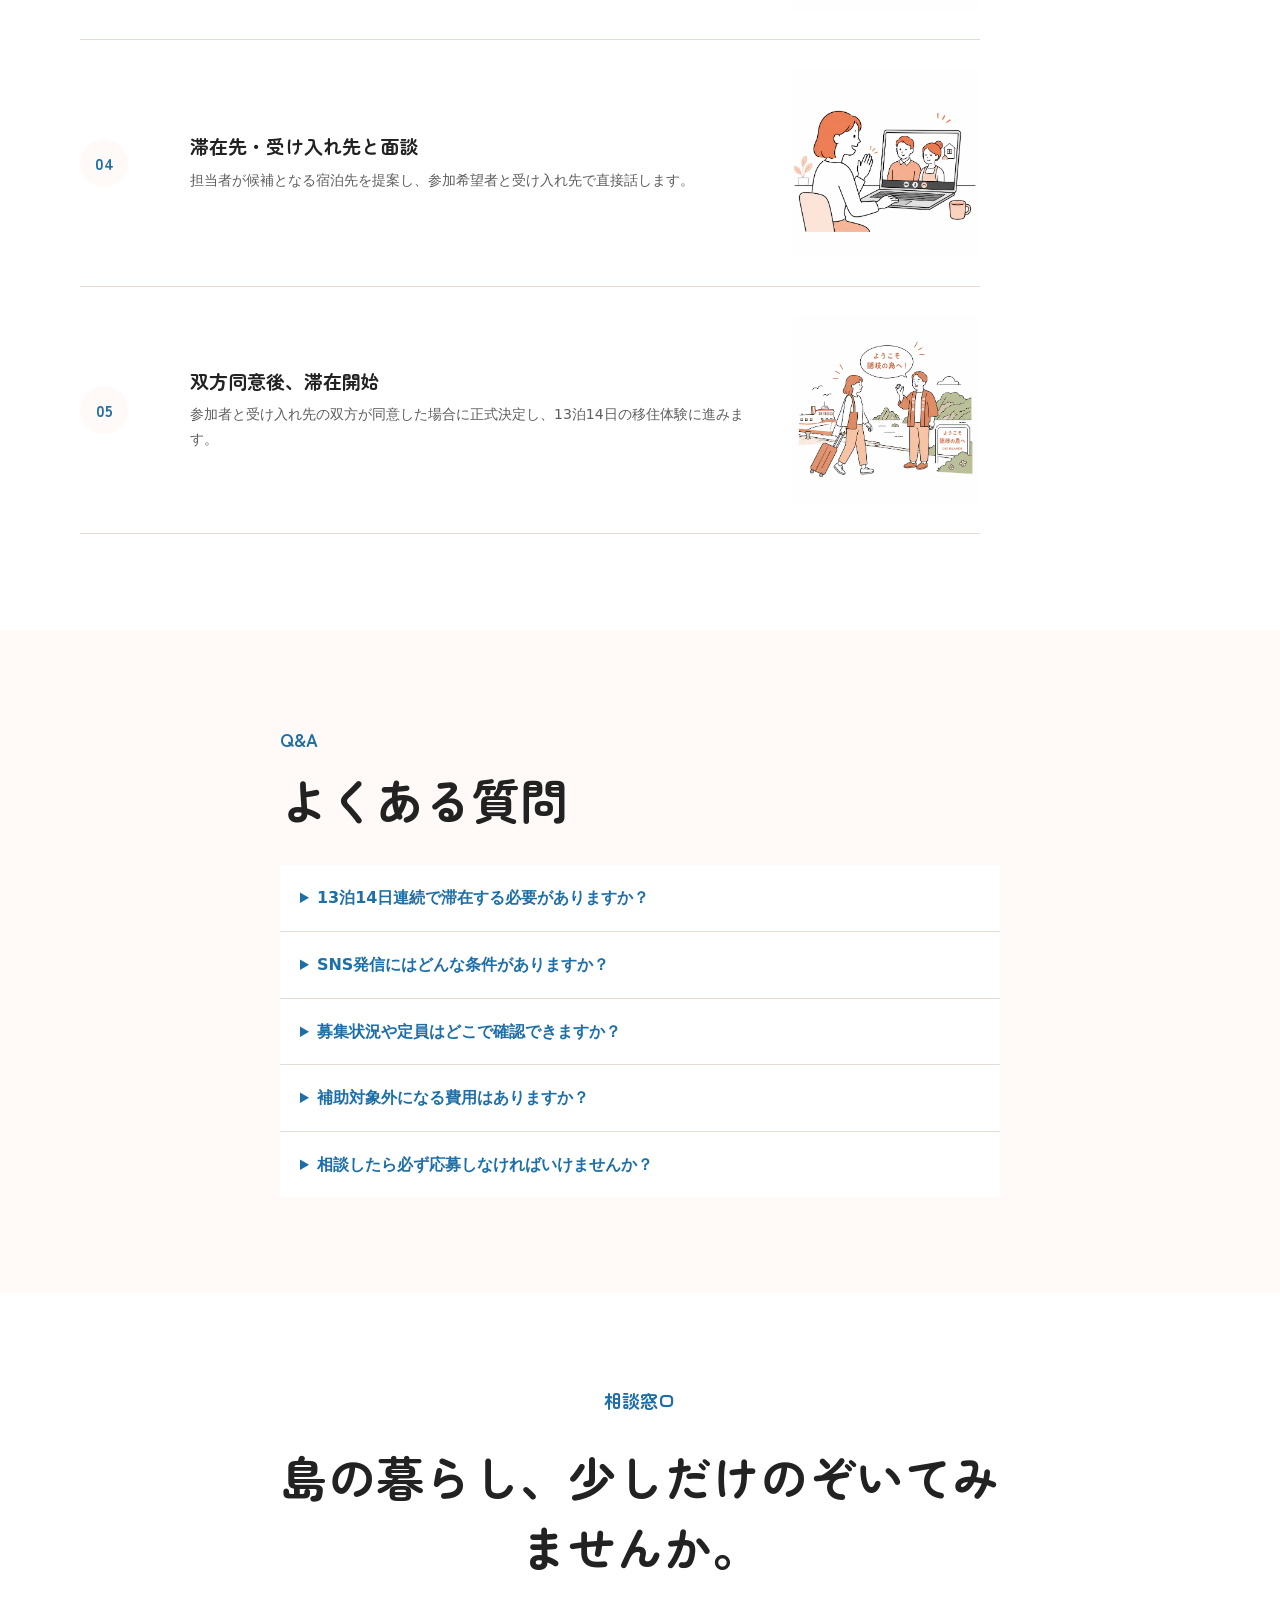
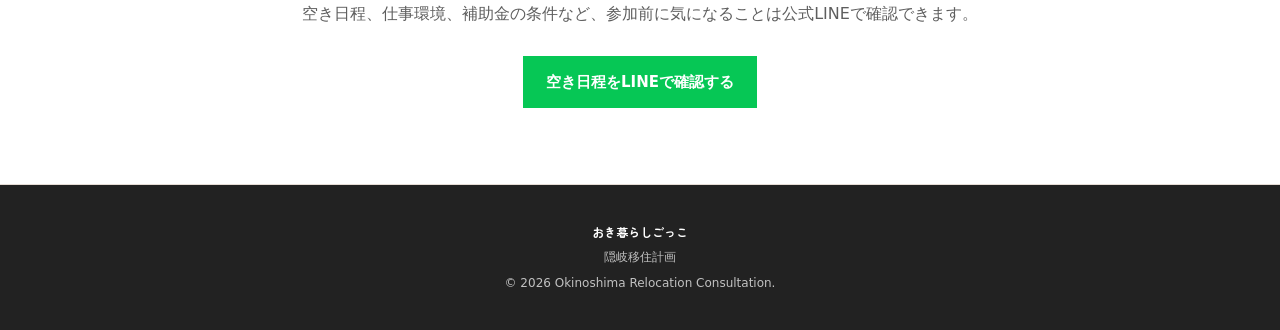
==== commit 612034e0: "Make LINE CTA buttons LINE green (new button--line style, header CTA too)" ====
--- a/index.html
+++ b/index.html
@@ -485,7 +485,7 @@
           <p>
             空き日程、仕事環境、補助金の条件など、参加前に気になることは公式LINEで確認できます。
           </p>
-          <a class="button button--accent" href="https://lin.ee/7vChX4L">空き日程をLINEで確認する</a>
+          <a class="button button--line" href="https://lin.ee/7vChX4L">空き日程をLINEで確認する</a>
         </div>
       </section>
     </main>
@@ -497,7 +497,7 @@
     </footer>
 
     <div class="mobile-sticky" aria-label="スマートフォン固定CTA">
-      <a class="button button--accent" href="https://lin.ee/7vChX4L">空き日程をLINEで確認する</a>
+      <a class="button button--line" href="https://lin.ee/7vChX4L">空き日程をLINEで確認する</a>
     </div>
     <script>
       (() => {
--- a/style.css
+++ b/style.css
@@ -30,6 +30,8 @@
   --color-surface: #ffffff;
   --color-accent: #1e6fa8;
   --color-accent-dark: #155c8e;
+  --color-line: #06c755;
+  --color-line-dark: #05a847;
   --font-base: system-ui, -apple-system, BlinkMacSystemFont, "Hiragino Sans", "Yu Gothic", sans-serif;
   --font-hand: "Zen Maru Gothic", system-ui, sans-serif;
   --container: 1120px;
@@ -136,8 +138,8 @@
   justify-content: center;
   min-height: 40px;
   padding: 0 14px;
-  border: 1px solid var(--color-accent);
-  background: var(--color-accent);
+  border: 1px solid var(--color-line);
+  background: var(--color-line);
   color: #fff;
   font-size: 13px;
   font-weight: 800;
@@ -299,6 +301,16 @@
   background: var(--color-accent-dark);
 }
 
+.button--line {
+  border-color: var(--color-line);
+  background: var(--color-line);
+  color: #fff;
+}
+
+.button--line:hover {
+  background: var(--color-line-dark);
+}
+
 .button--plain {
   background: var(--color-surface);
 }
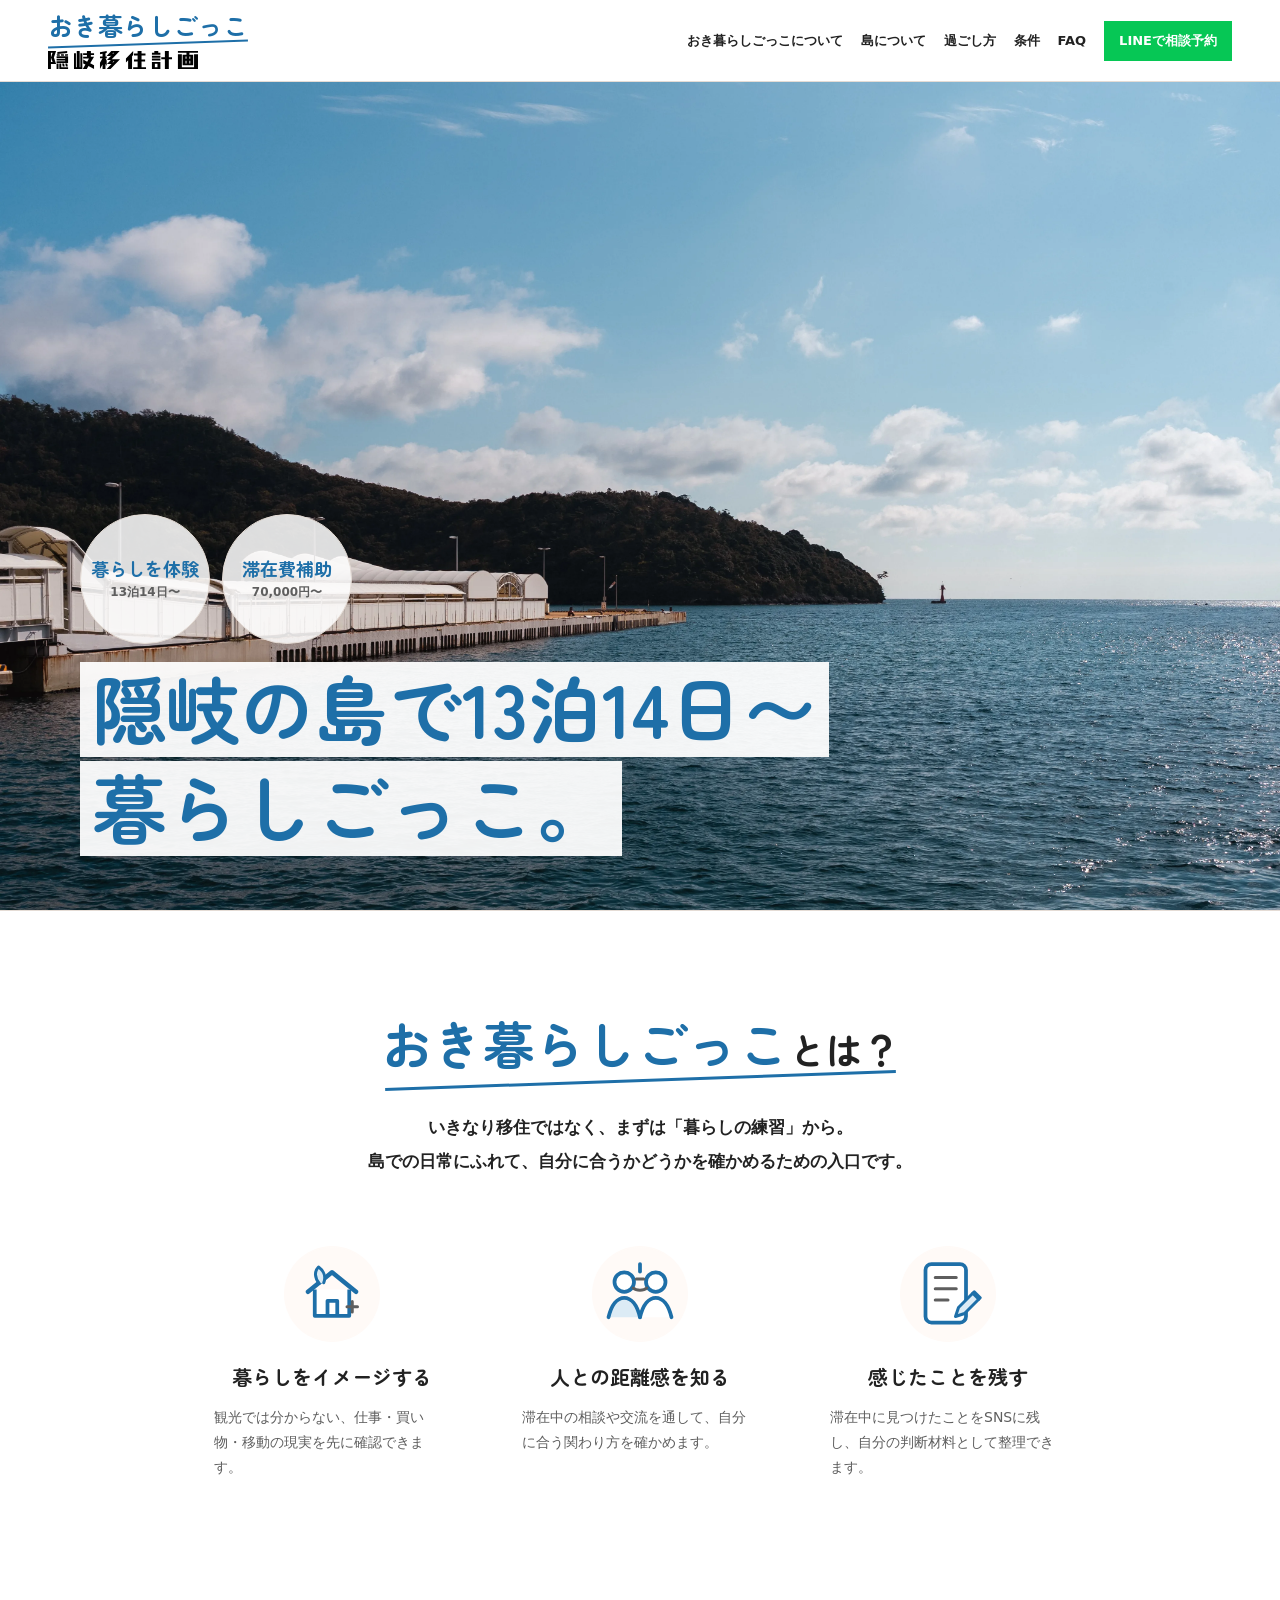
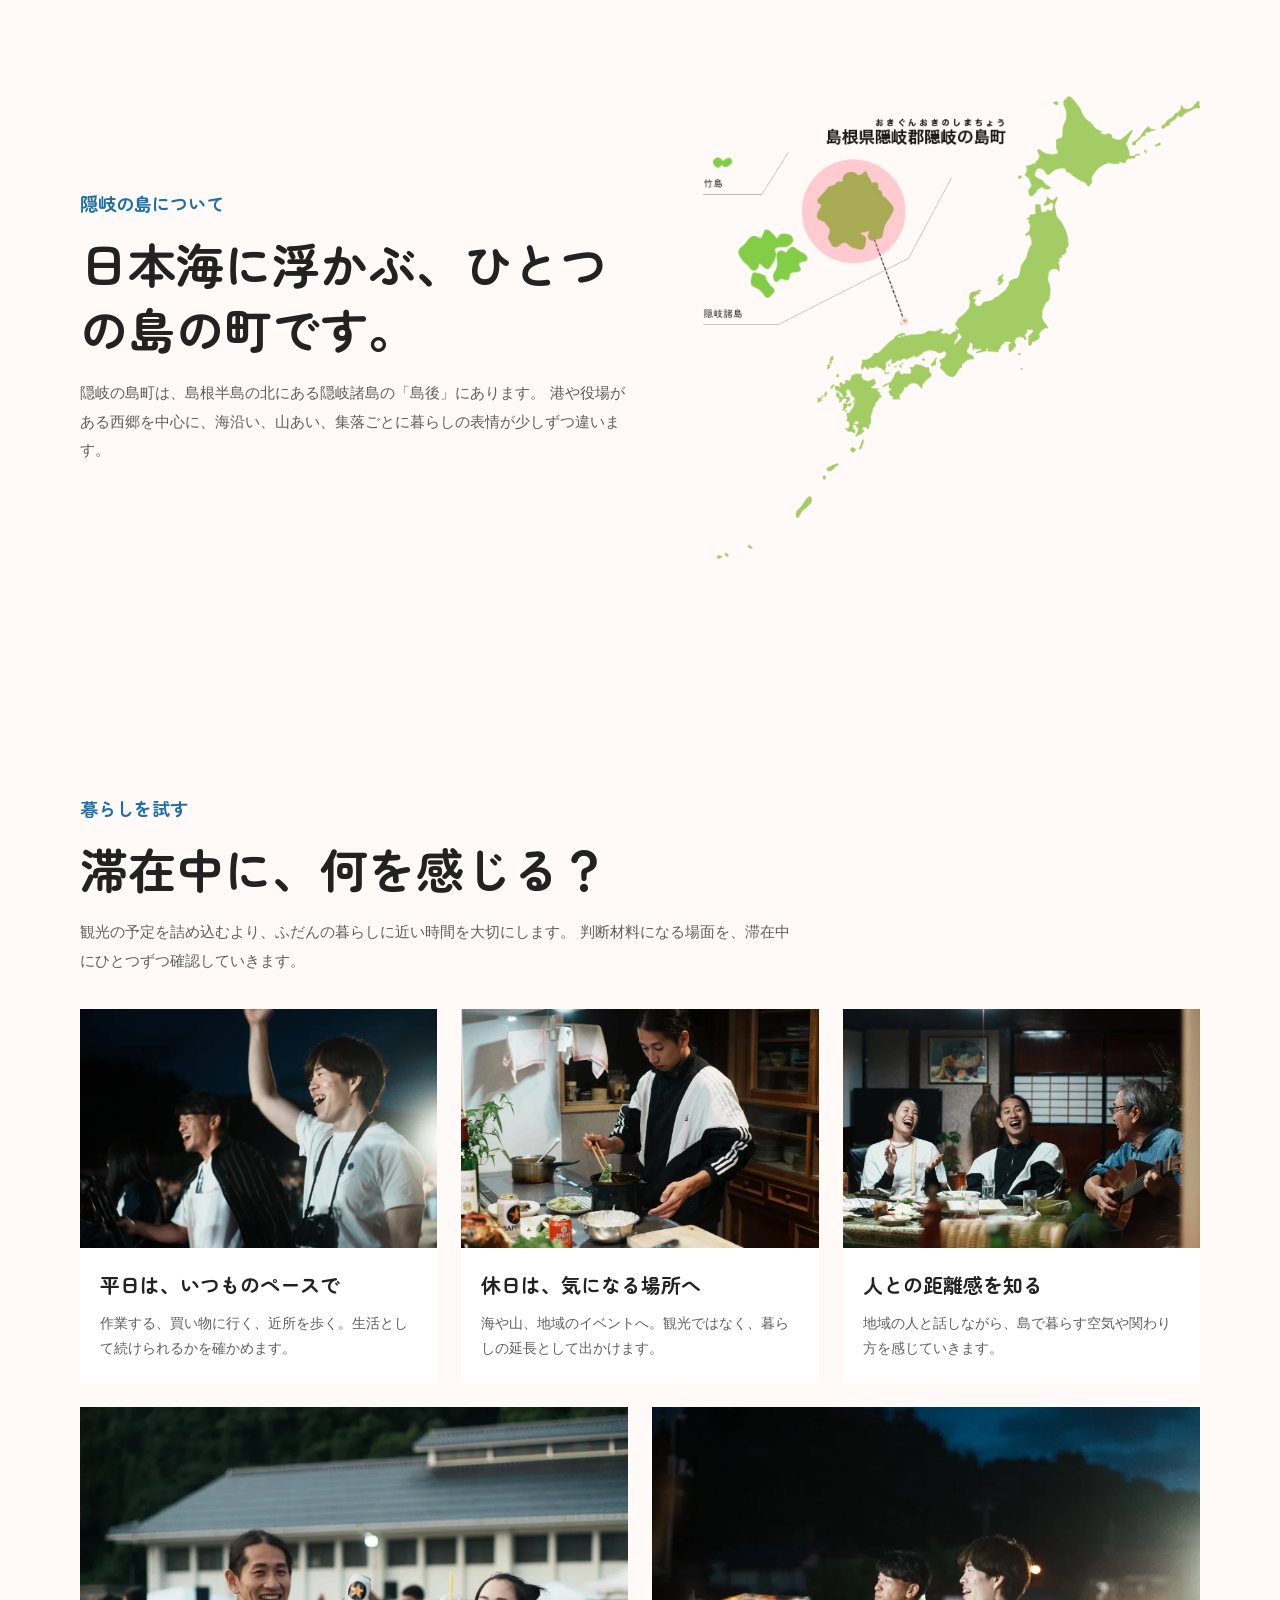
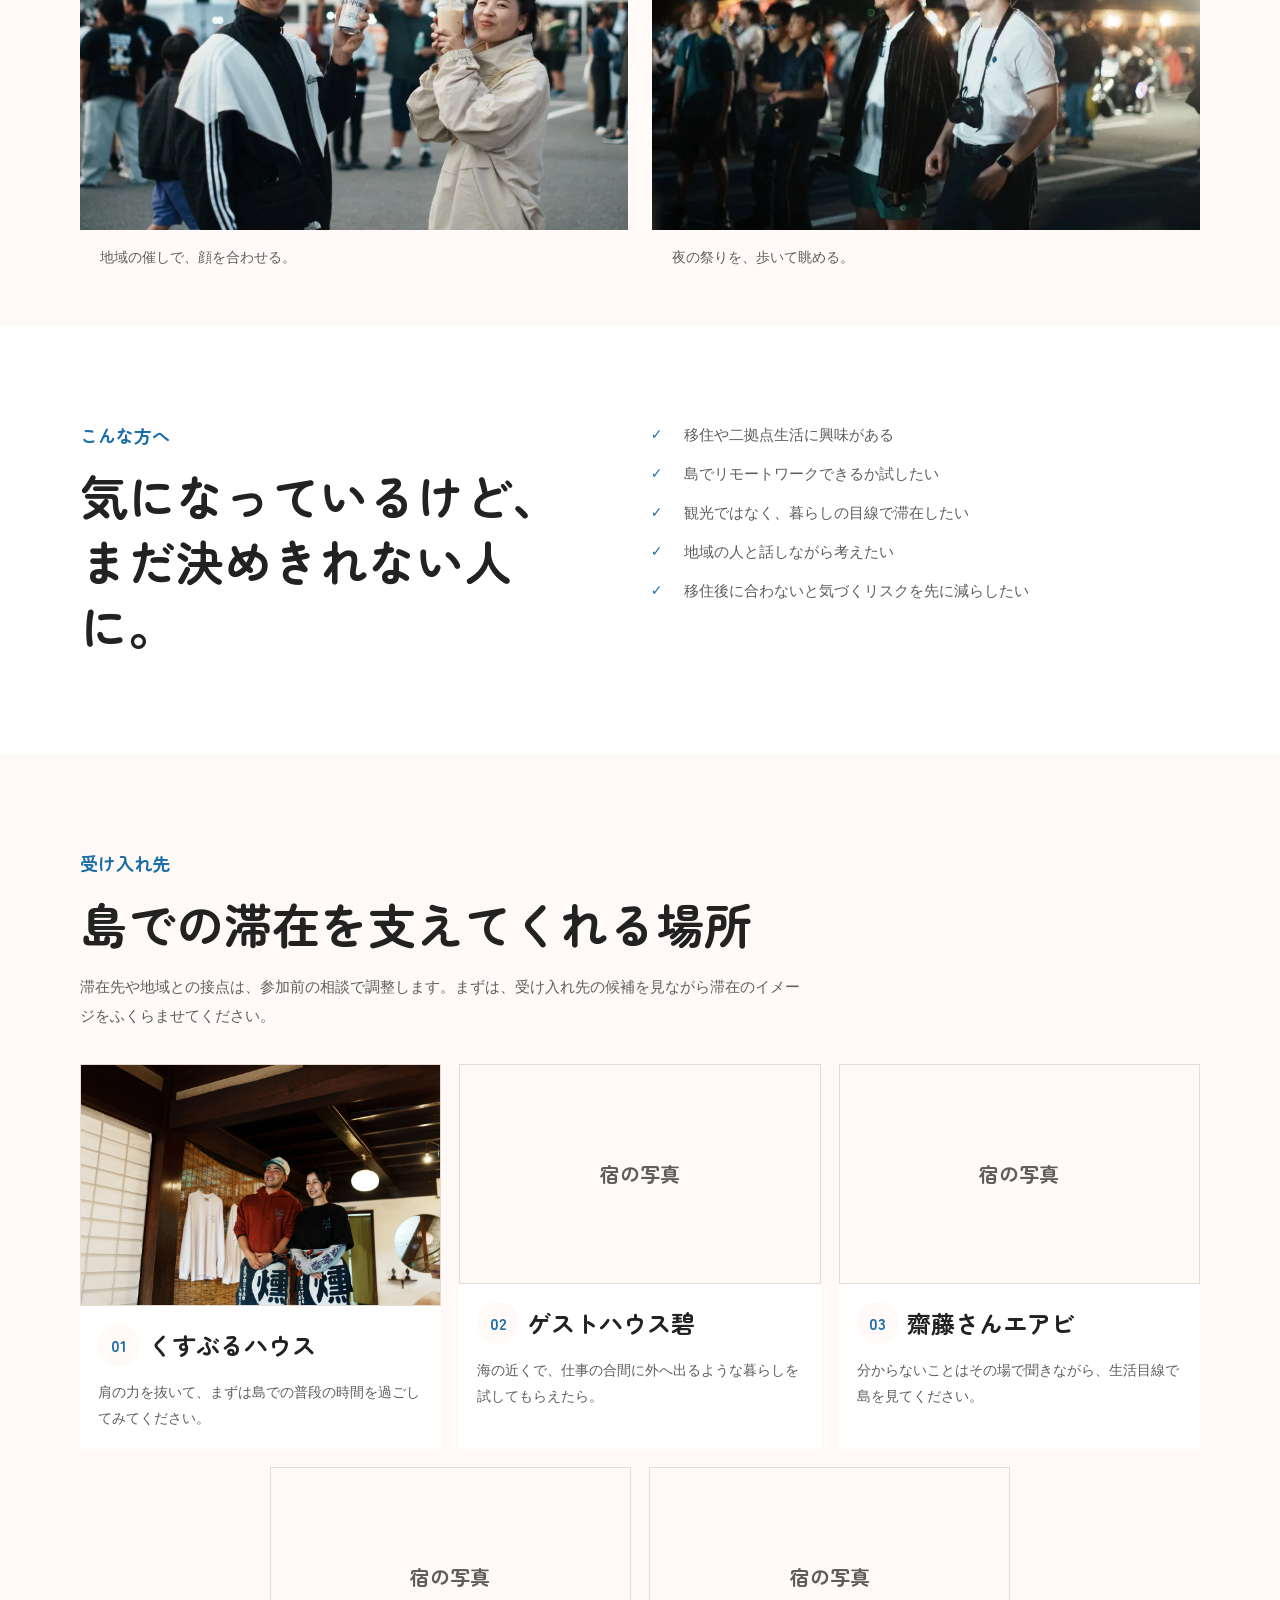
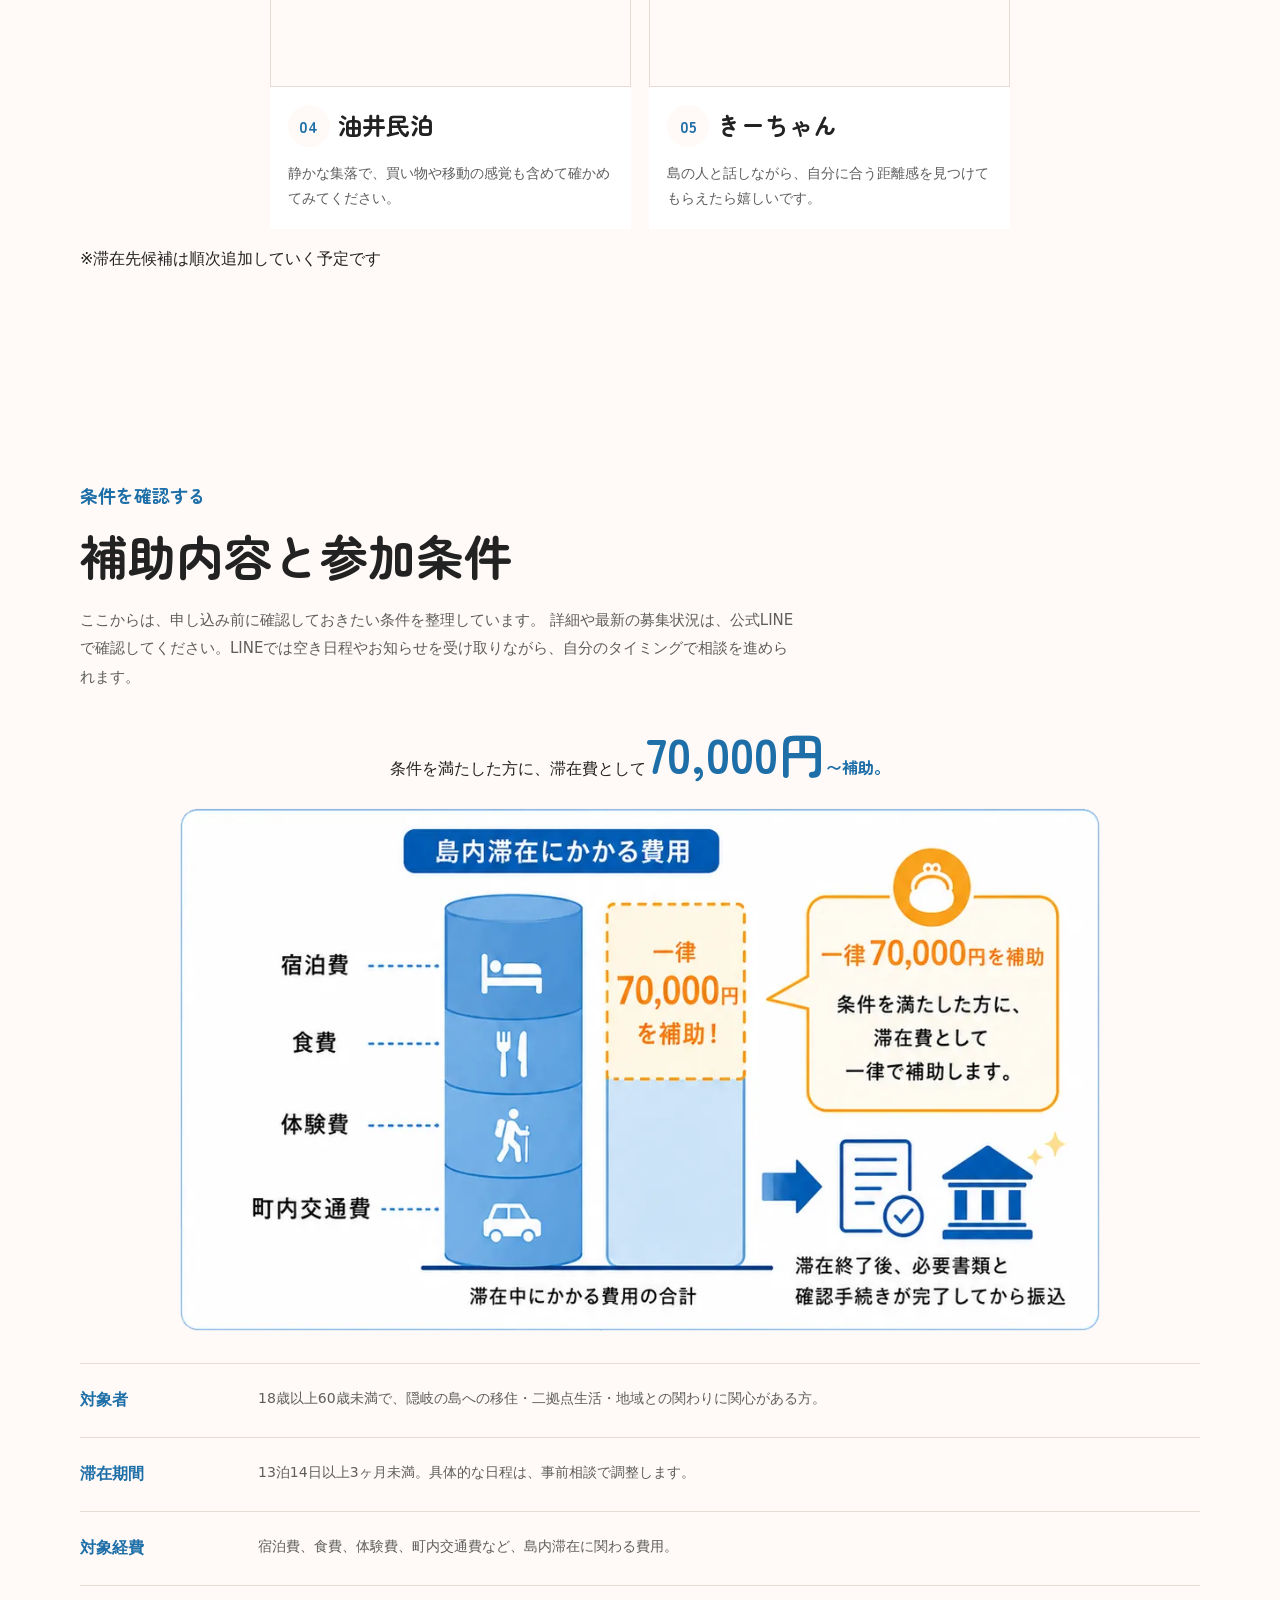
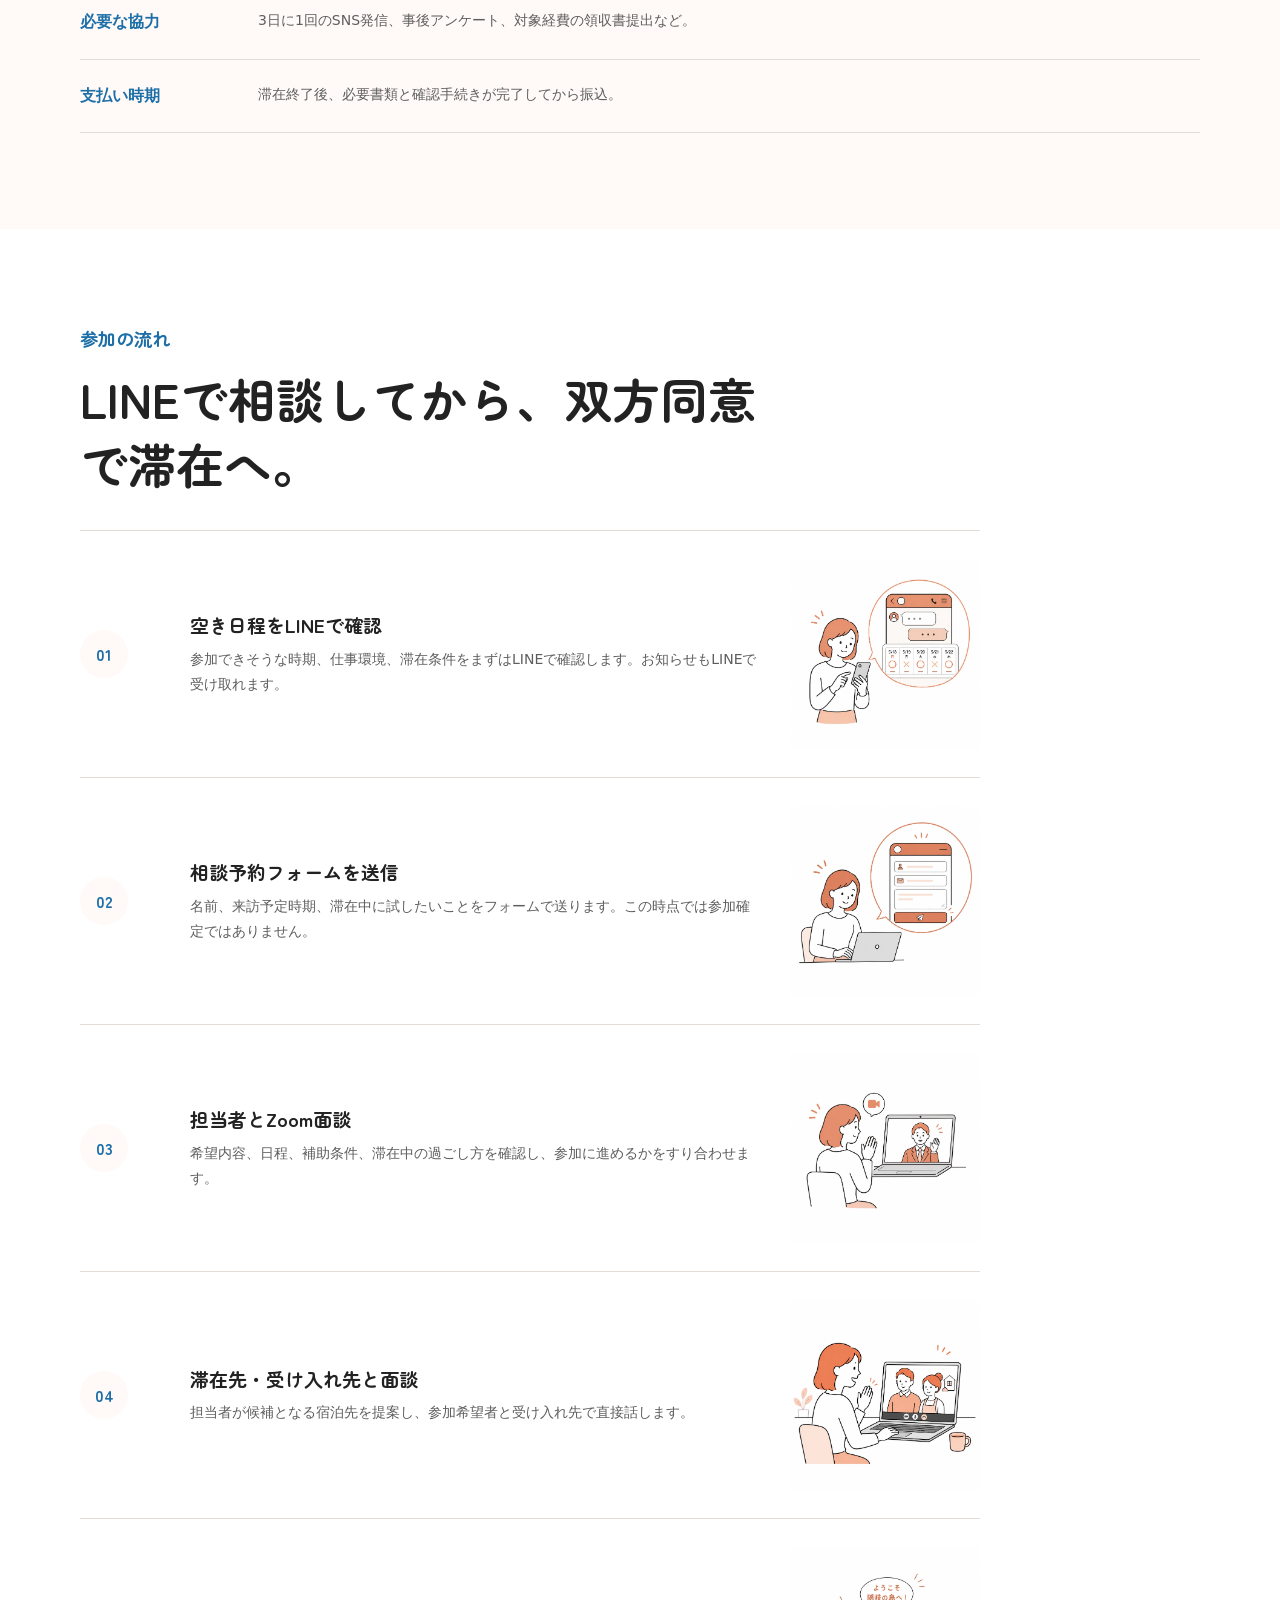
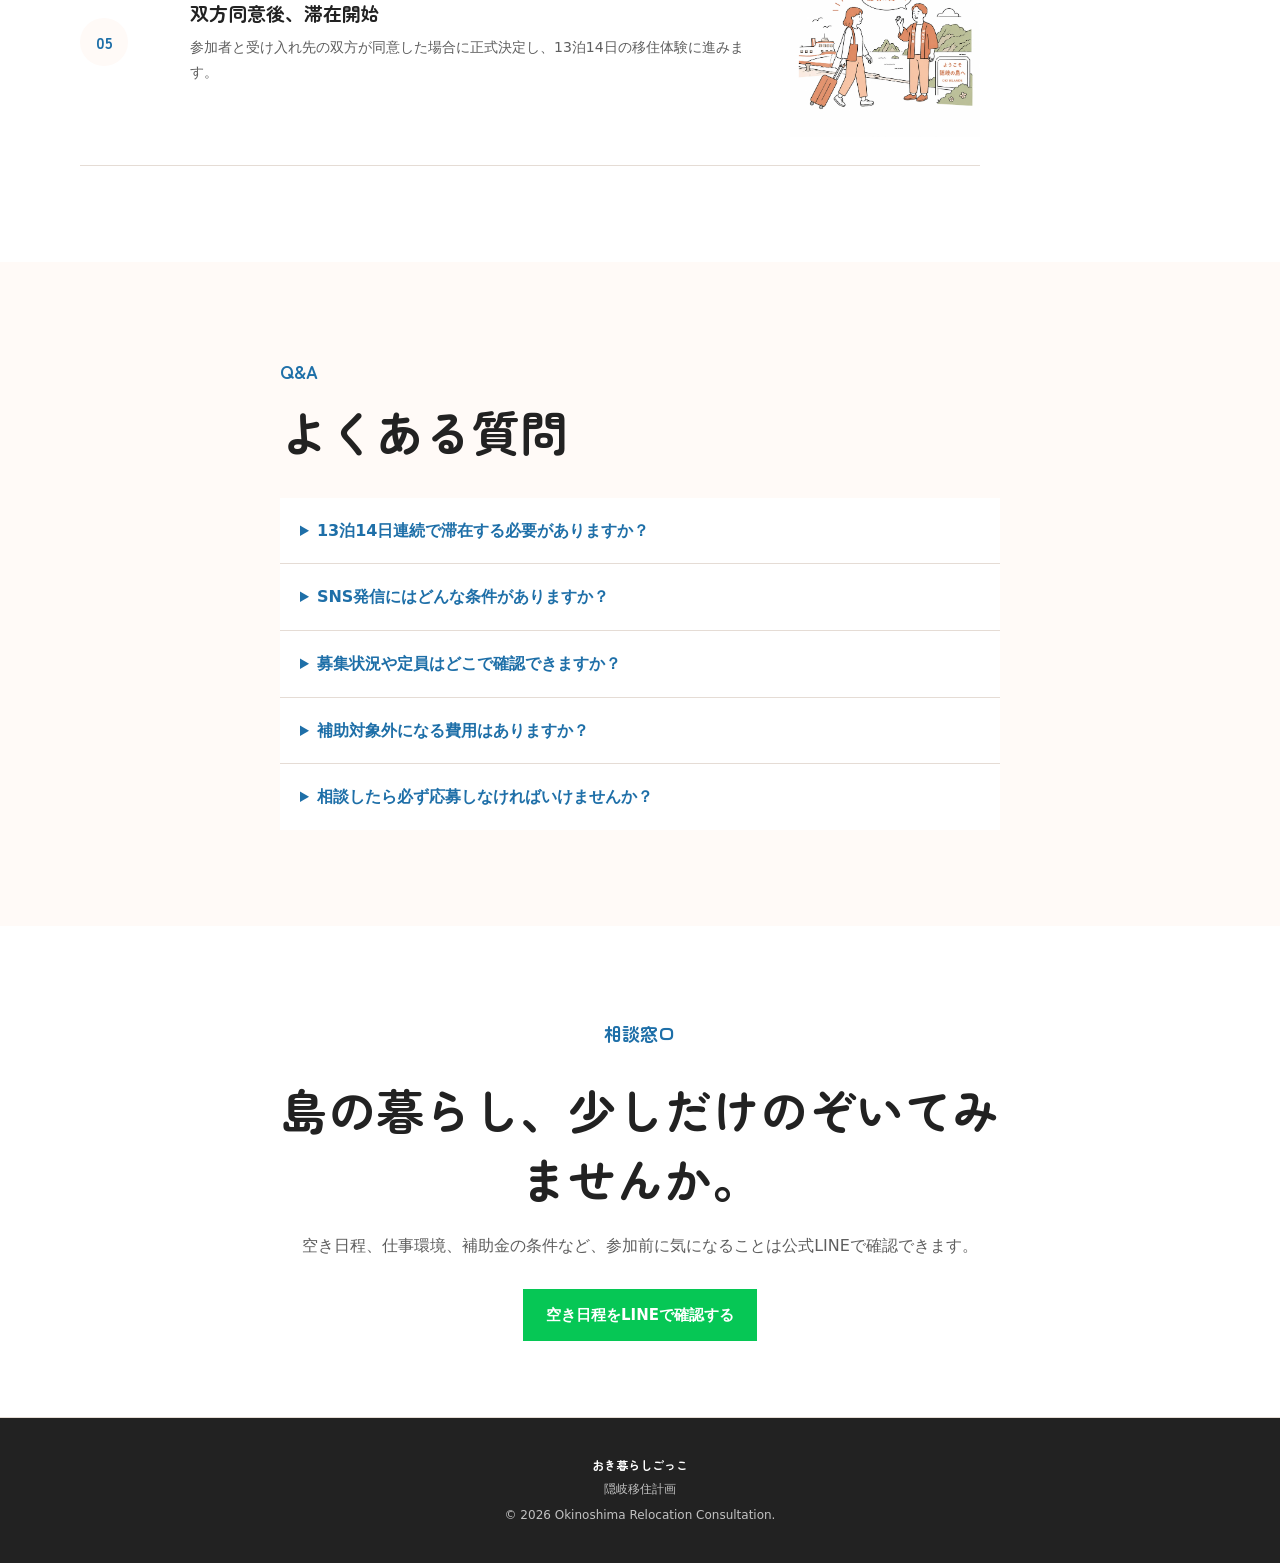
==== commit 8f28eb38: "Publish the hosts section (remove comment-out)" ====
--- a/index.html
+++ b/index.html
@@ -255,7 +255,7 @@
         </div>
       </section>
 
-      <!-- <section id="hosts" class="section section--soft">
+      <section id="hosts" class="section section--soft">
         <div class="container">
           <div class="section-heading">
             <p class="section-label">受け入れ先</p>
@@ -330,7 +330,7 @@
            <div class="host-note">
             <p>※滞在先候補は順次追加していく予定です</p>
         </div>
-      </section> -->
+      </section>
 
       <section id="conditions" class="section section--soft">
         <div class="container">
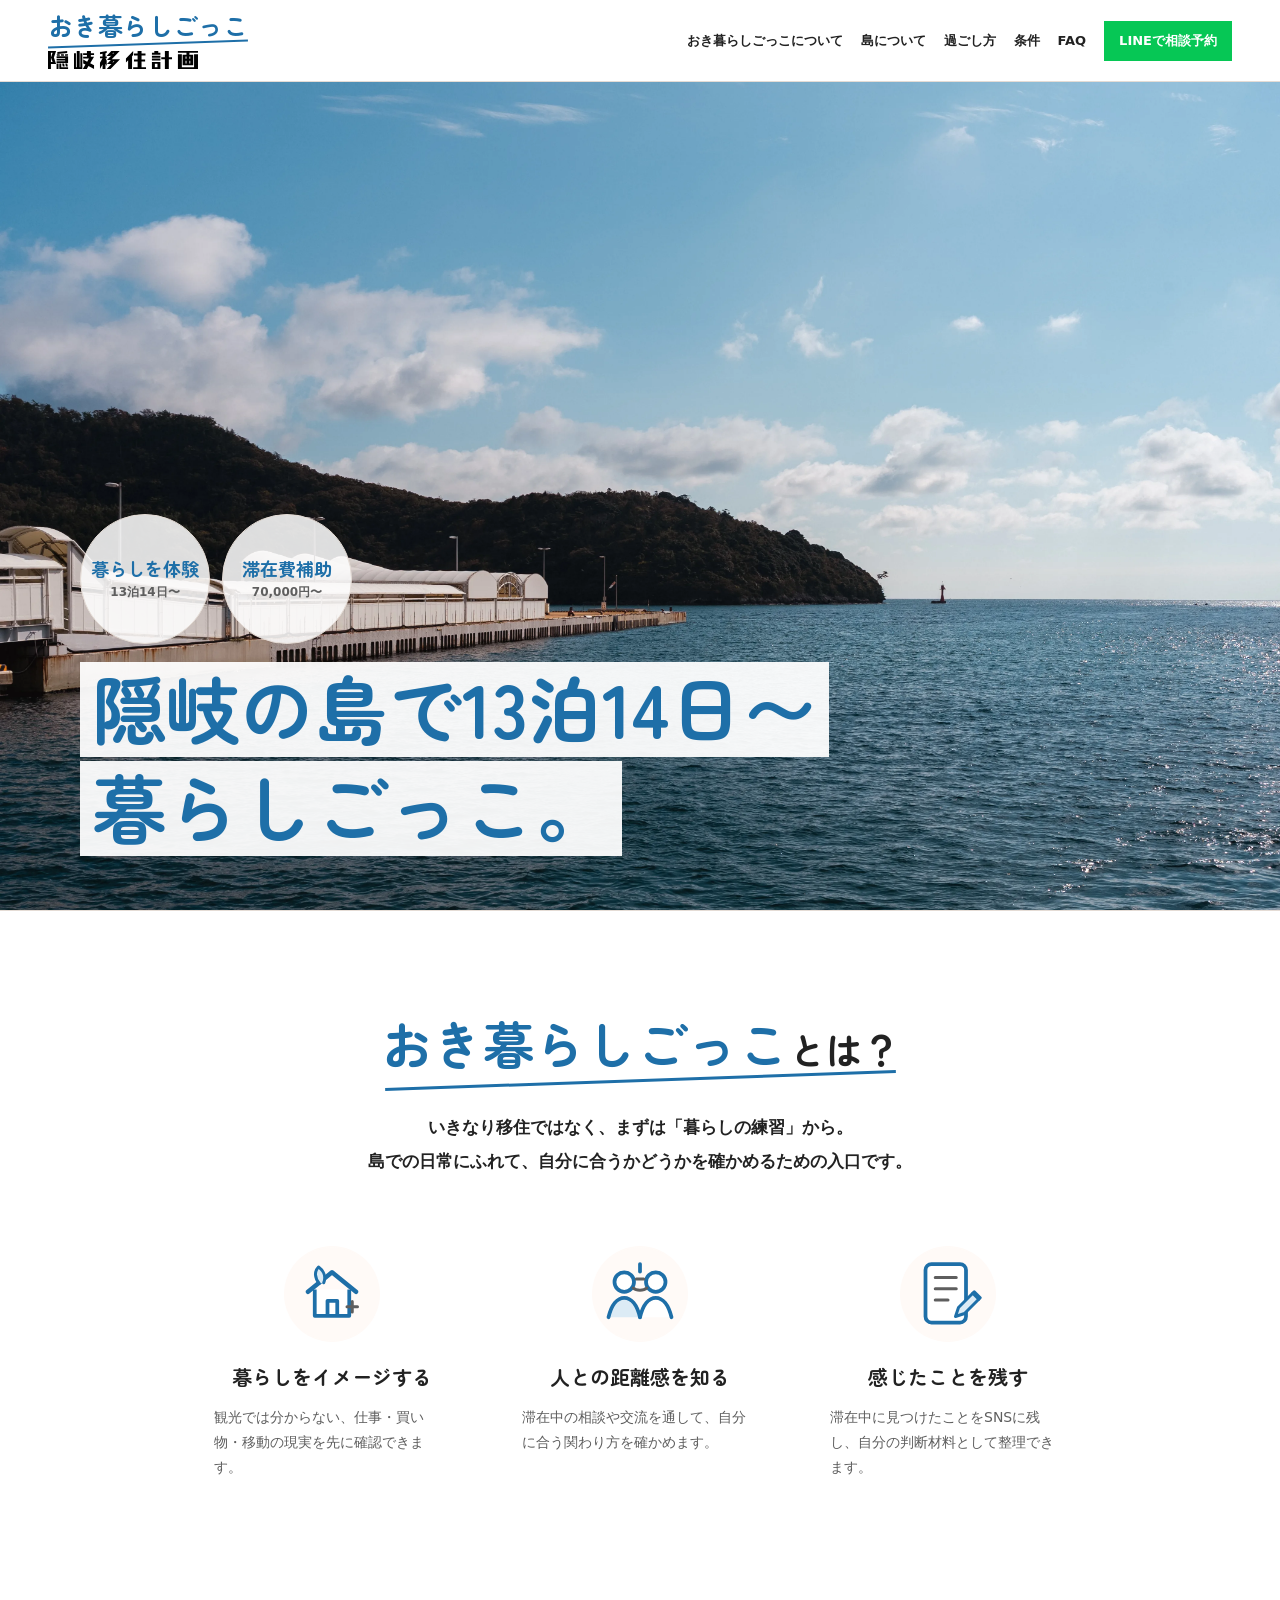
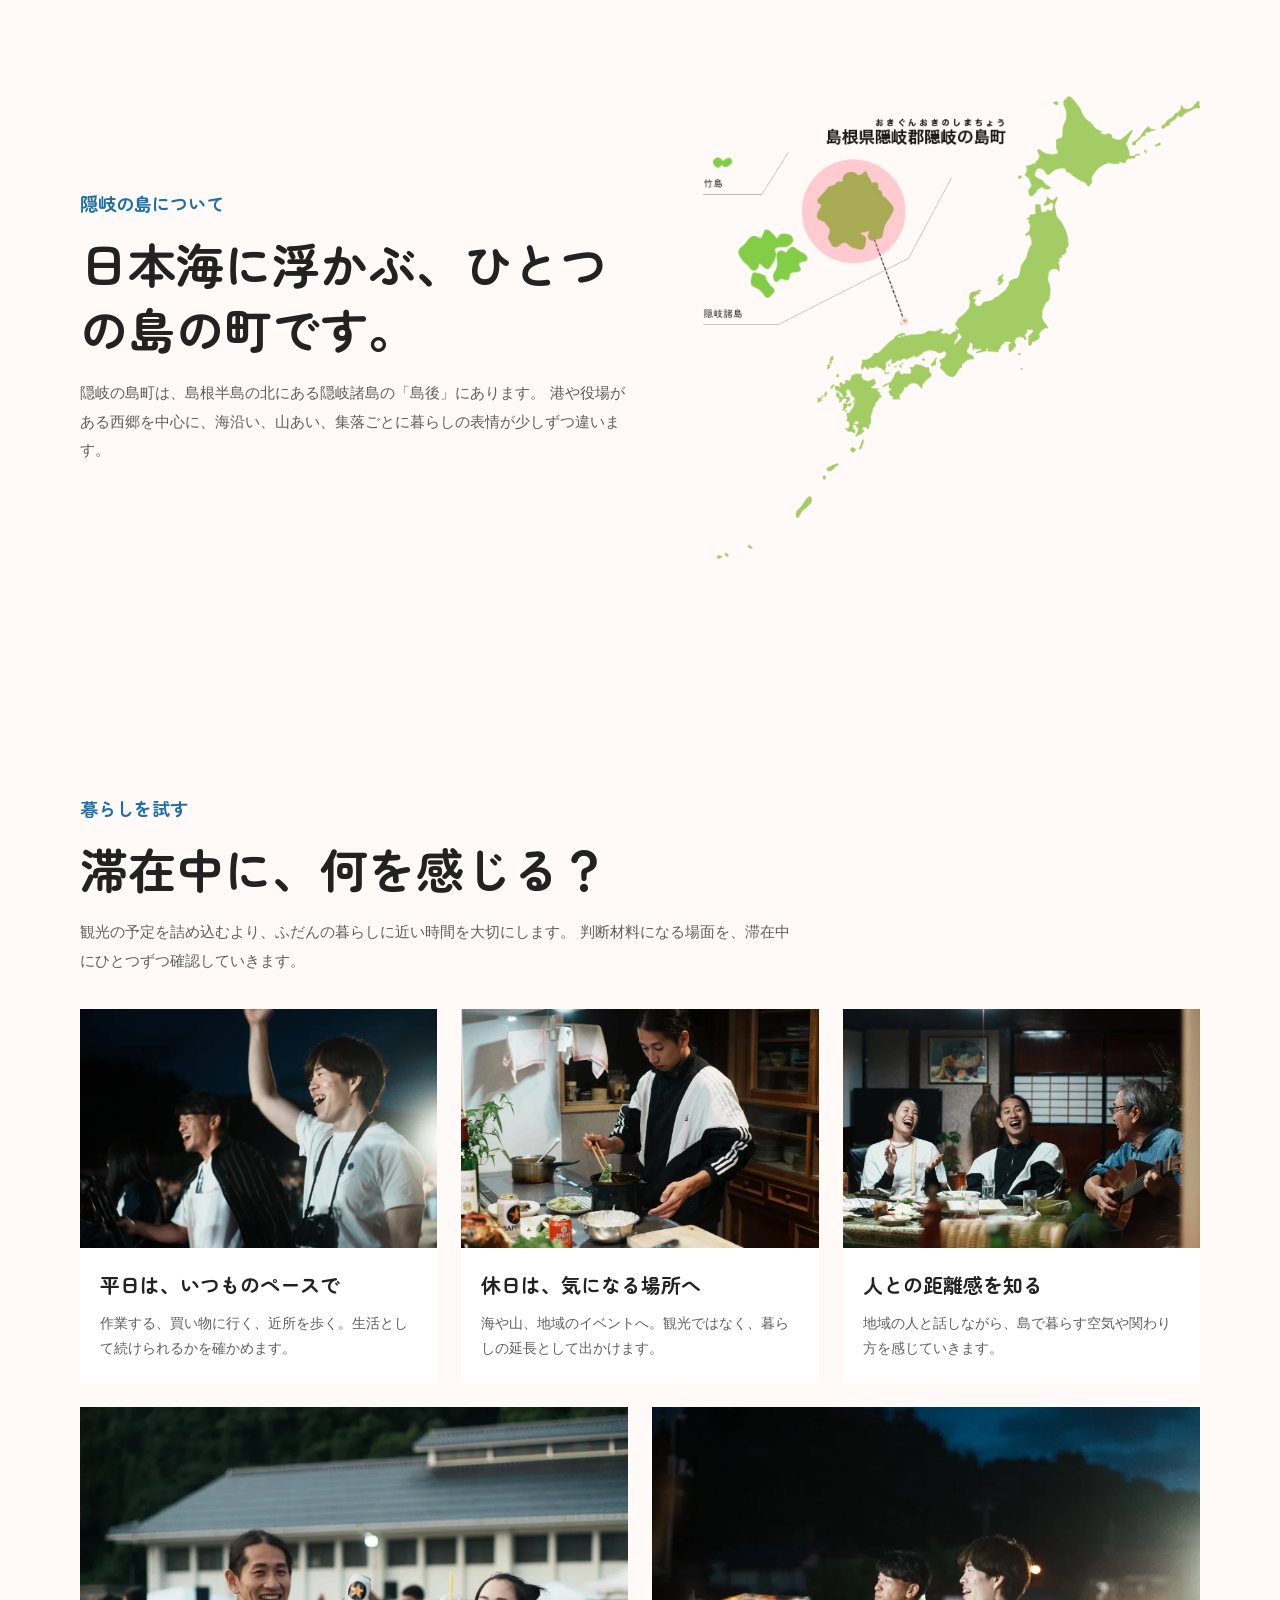
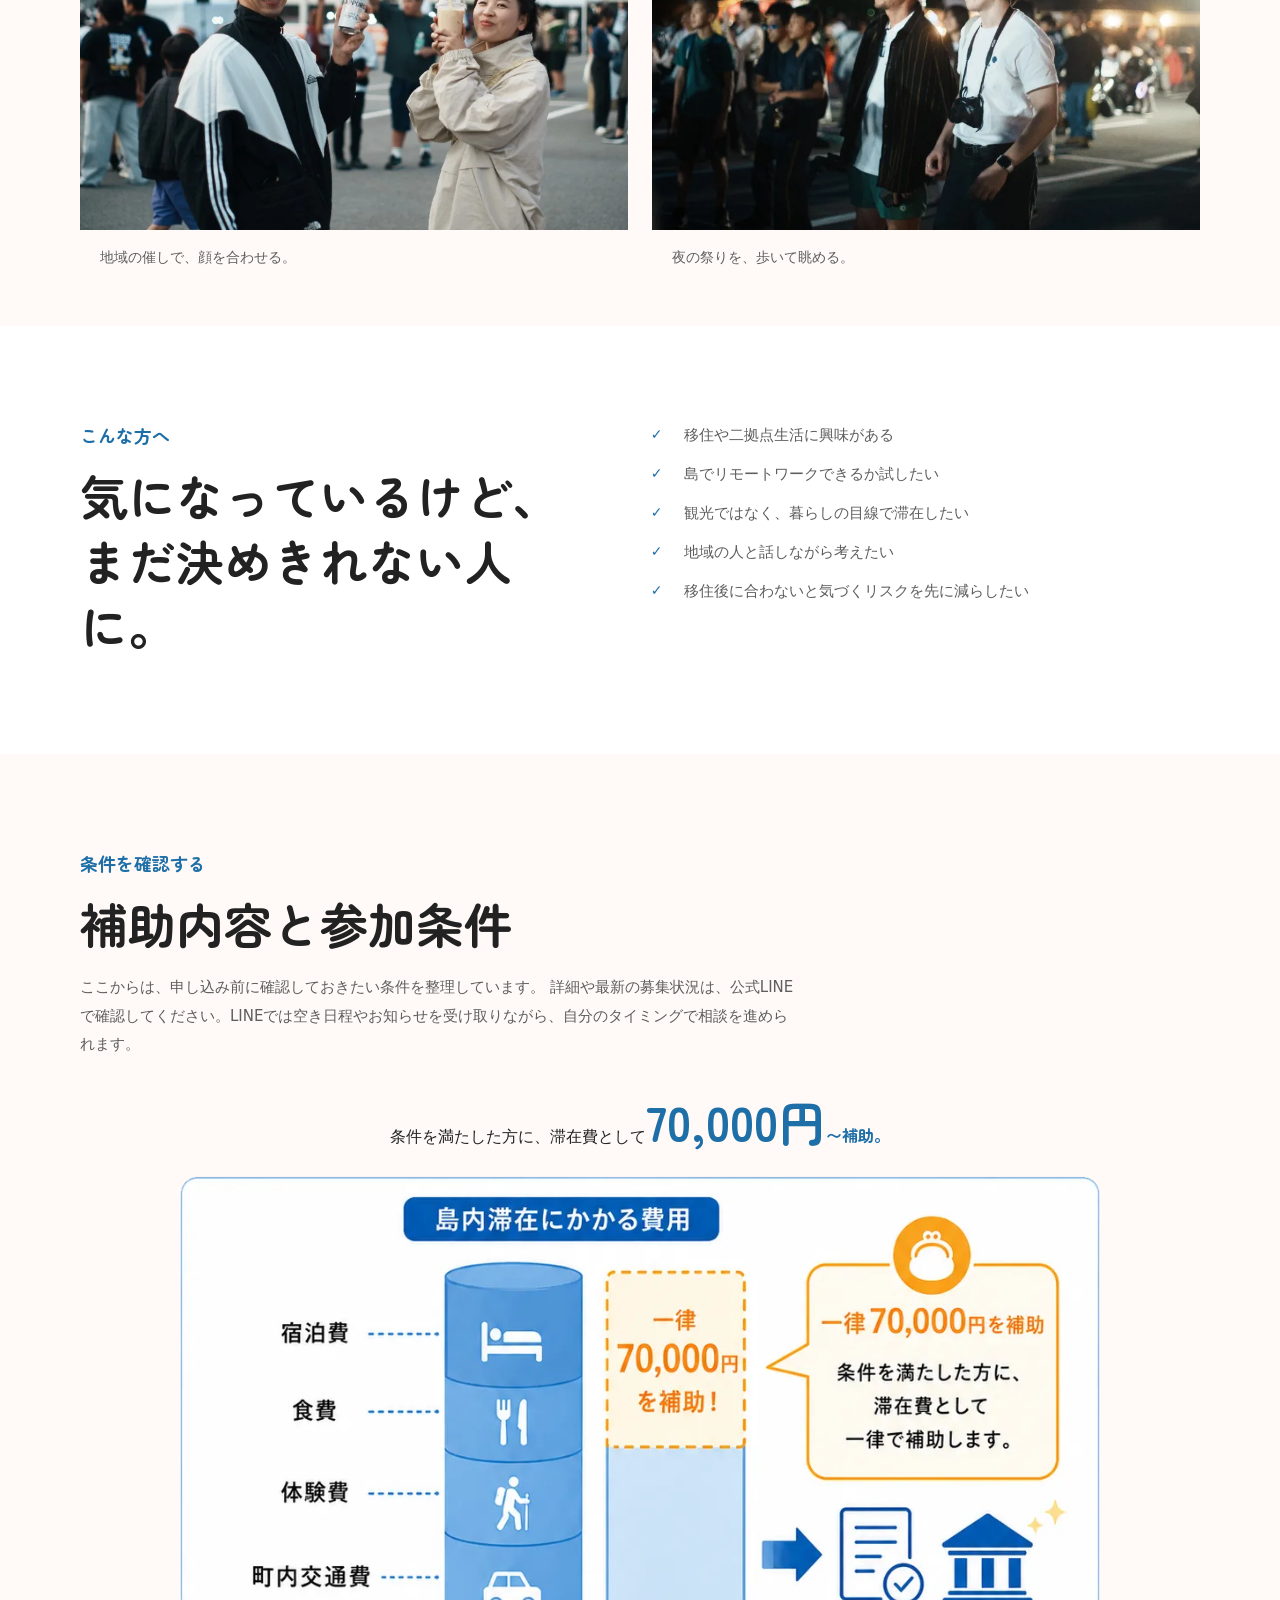
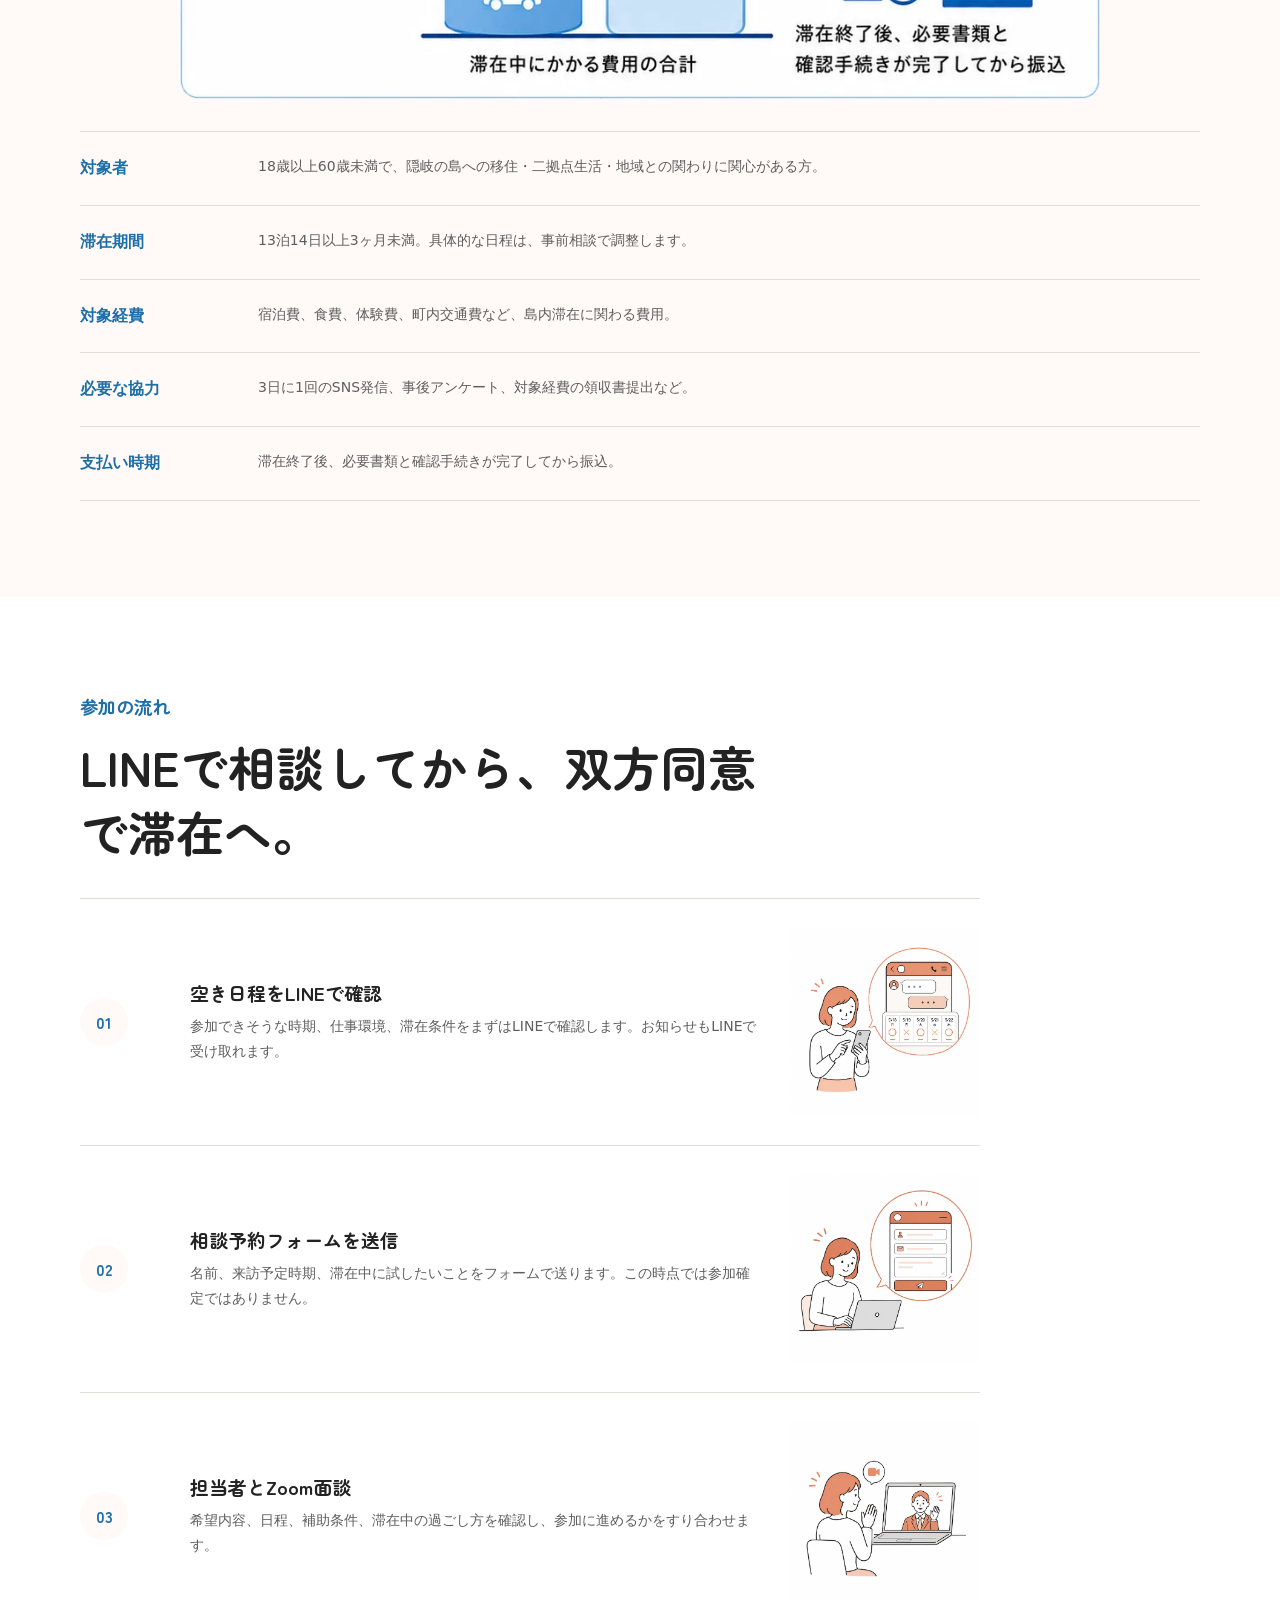
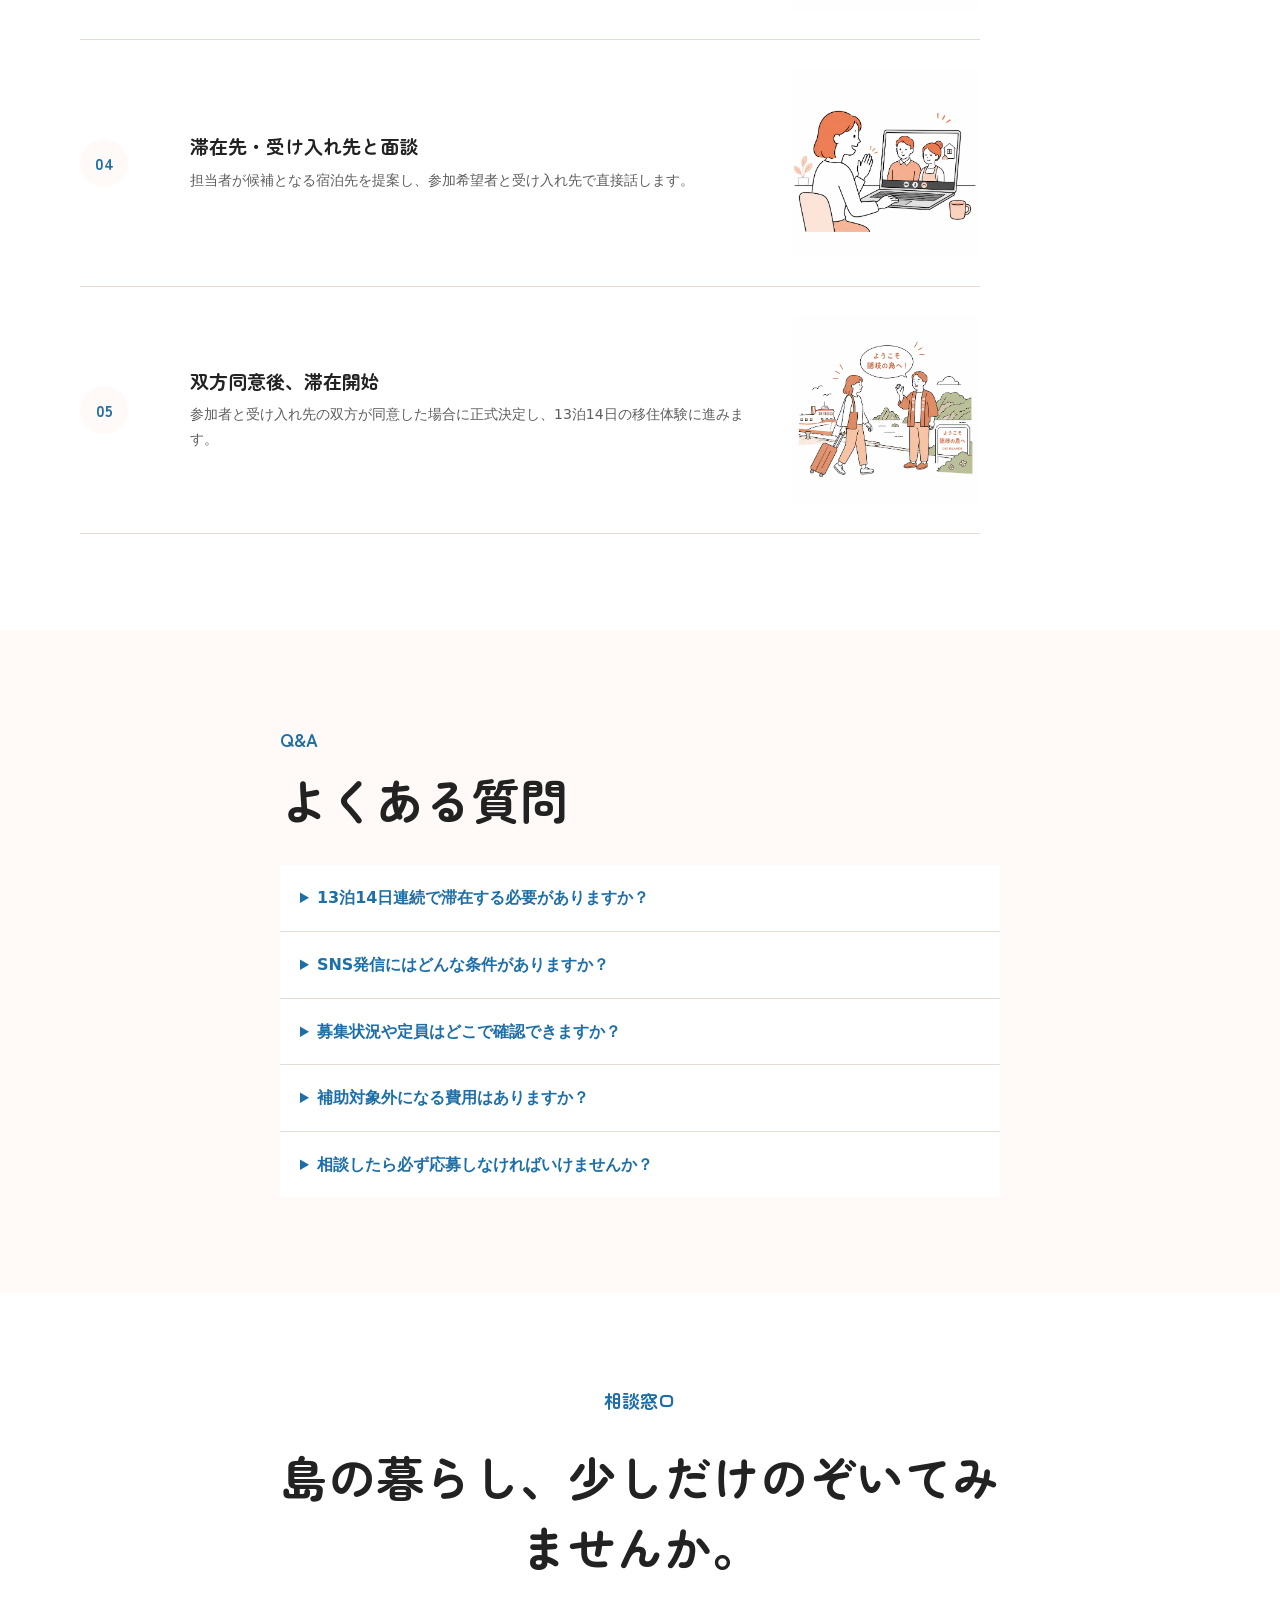
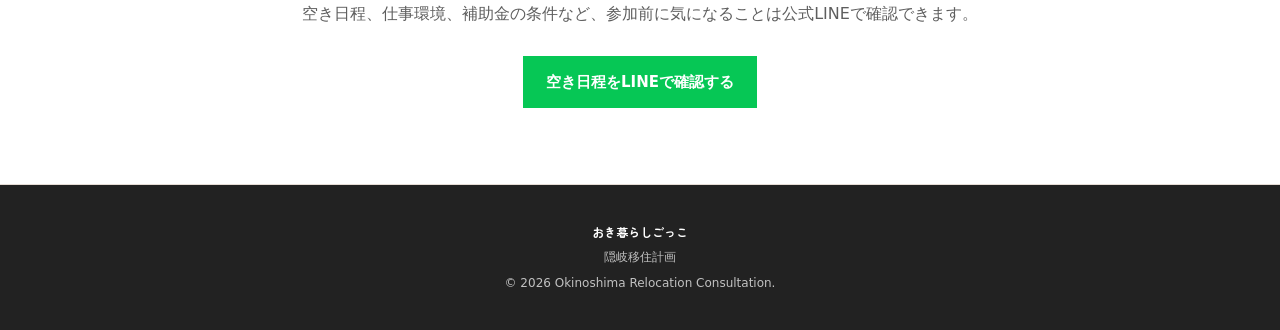
==== commit ff183986: "Comment out hosts section again (hosts pending confirmation)" ====
--- a/index.html
+++ b/index.html
@@ -255,7 +255,7 @@
         </div>
       </section>
 
-      <section id="hosts" class="section section--soft">
+      <!-- <section id="hosts" class="section section--soft">
         <div class="container">
           <div class="section-heading">
             <p class="section-label">受け入れ先</p>
@@ -330,7 +330,7 @@
            <div class="host-note">
             <p>※滞在先候補は順次追加していく予定です</p>
         </div>
-      </section>
+      </section> -->
 
       <section id="conditions" class="section section--soft">
         <div class="container">
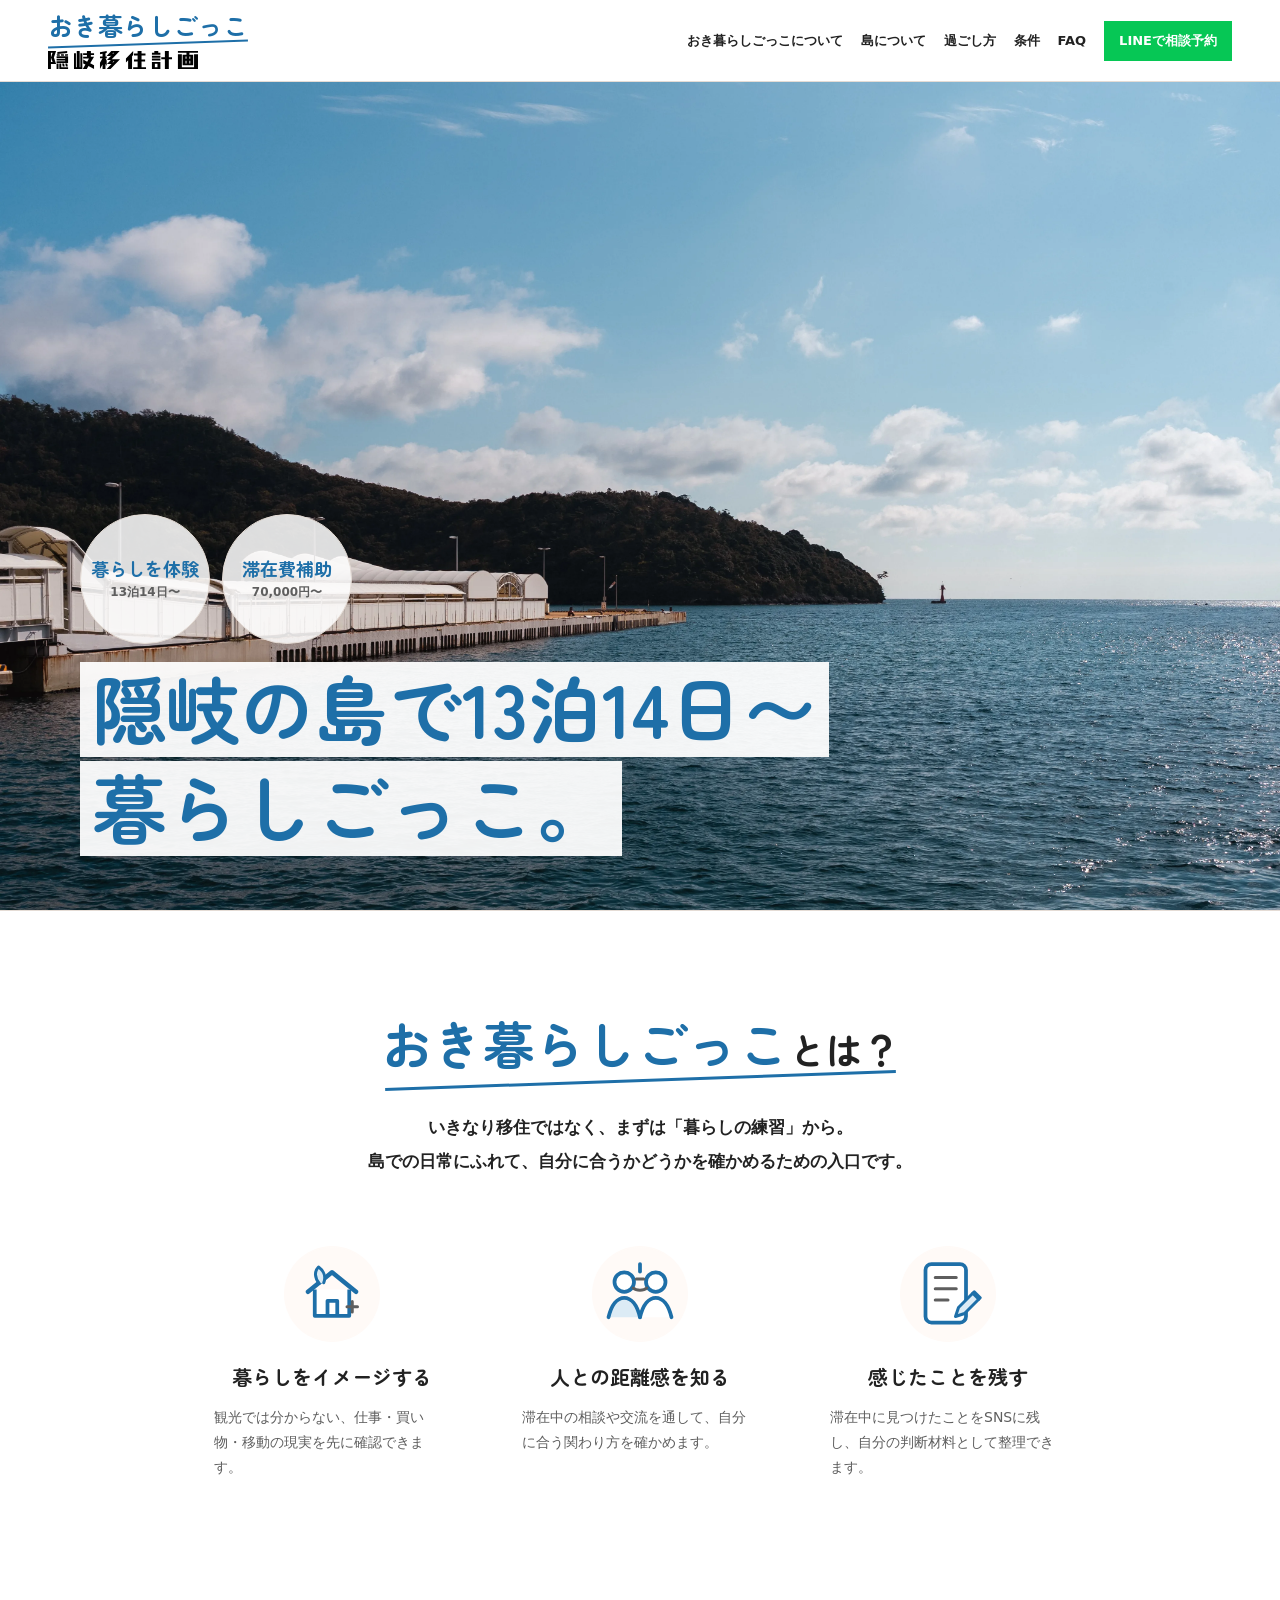
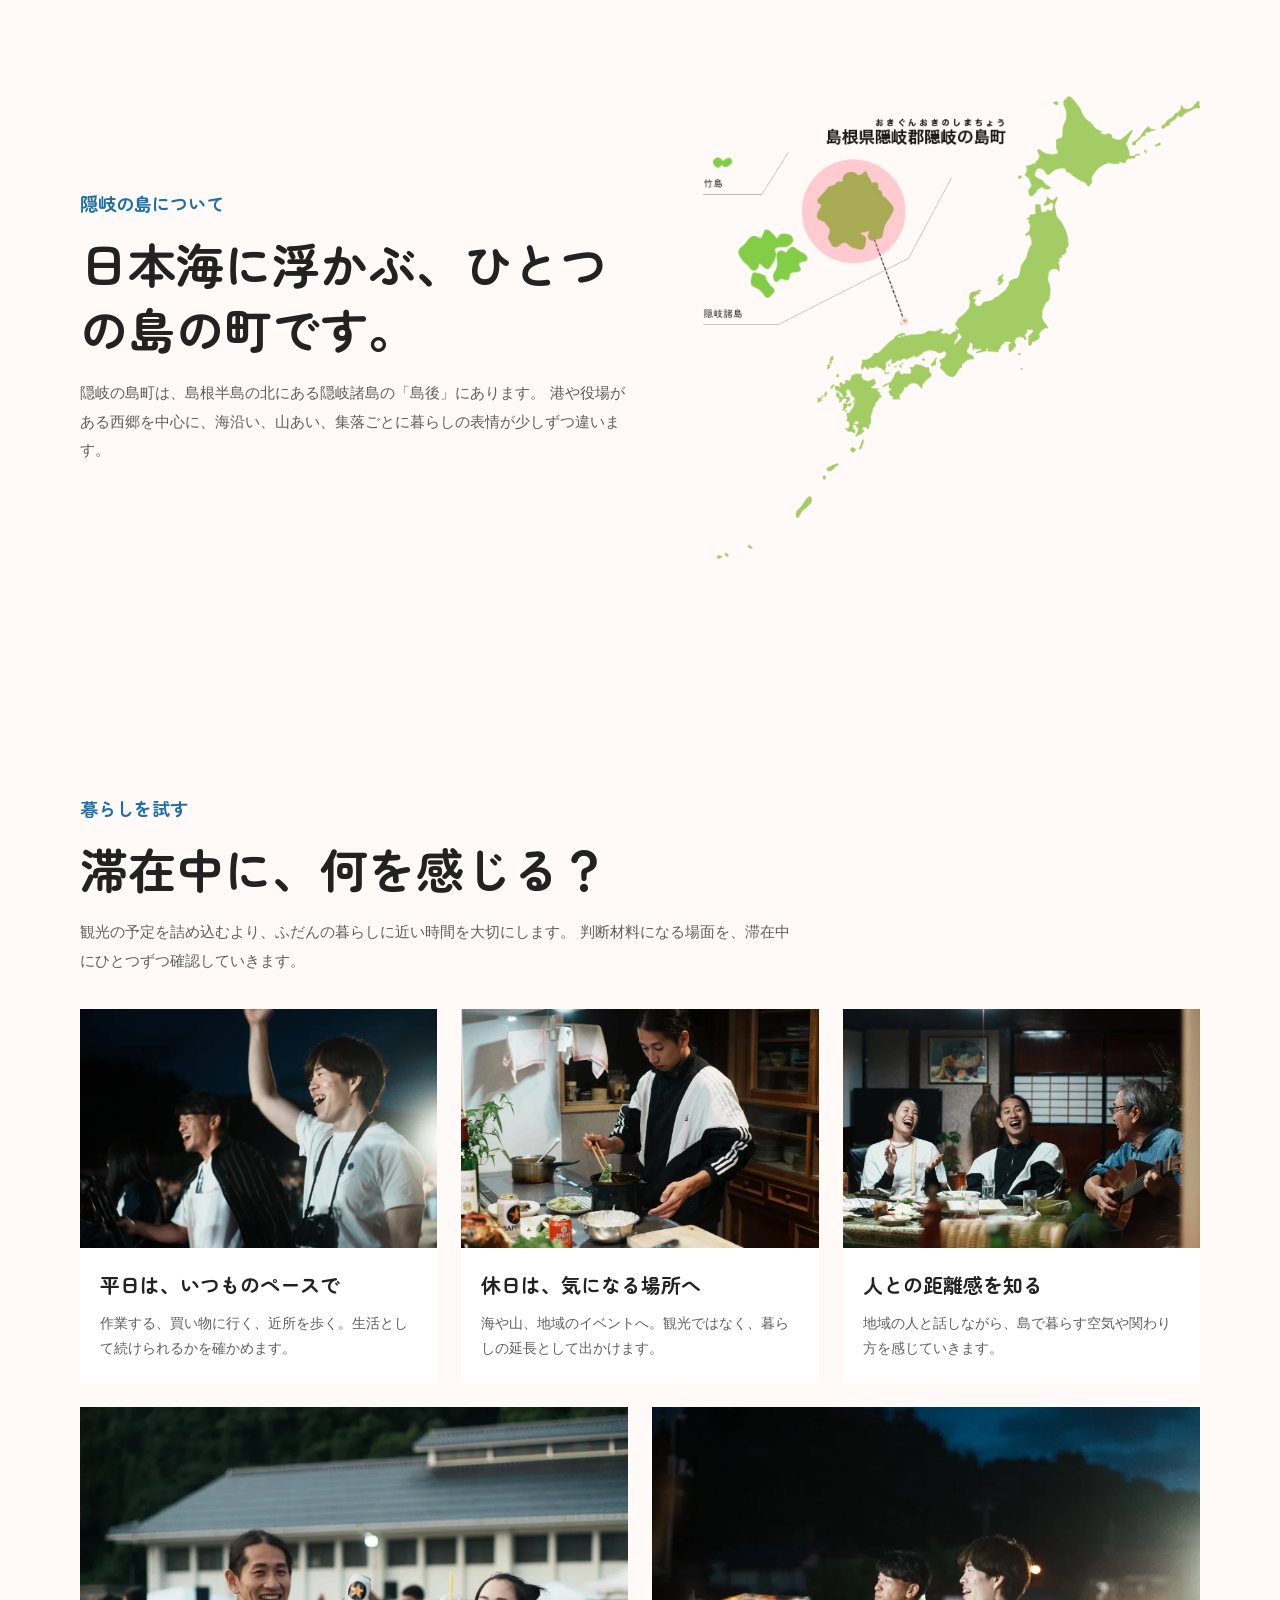
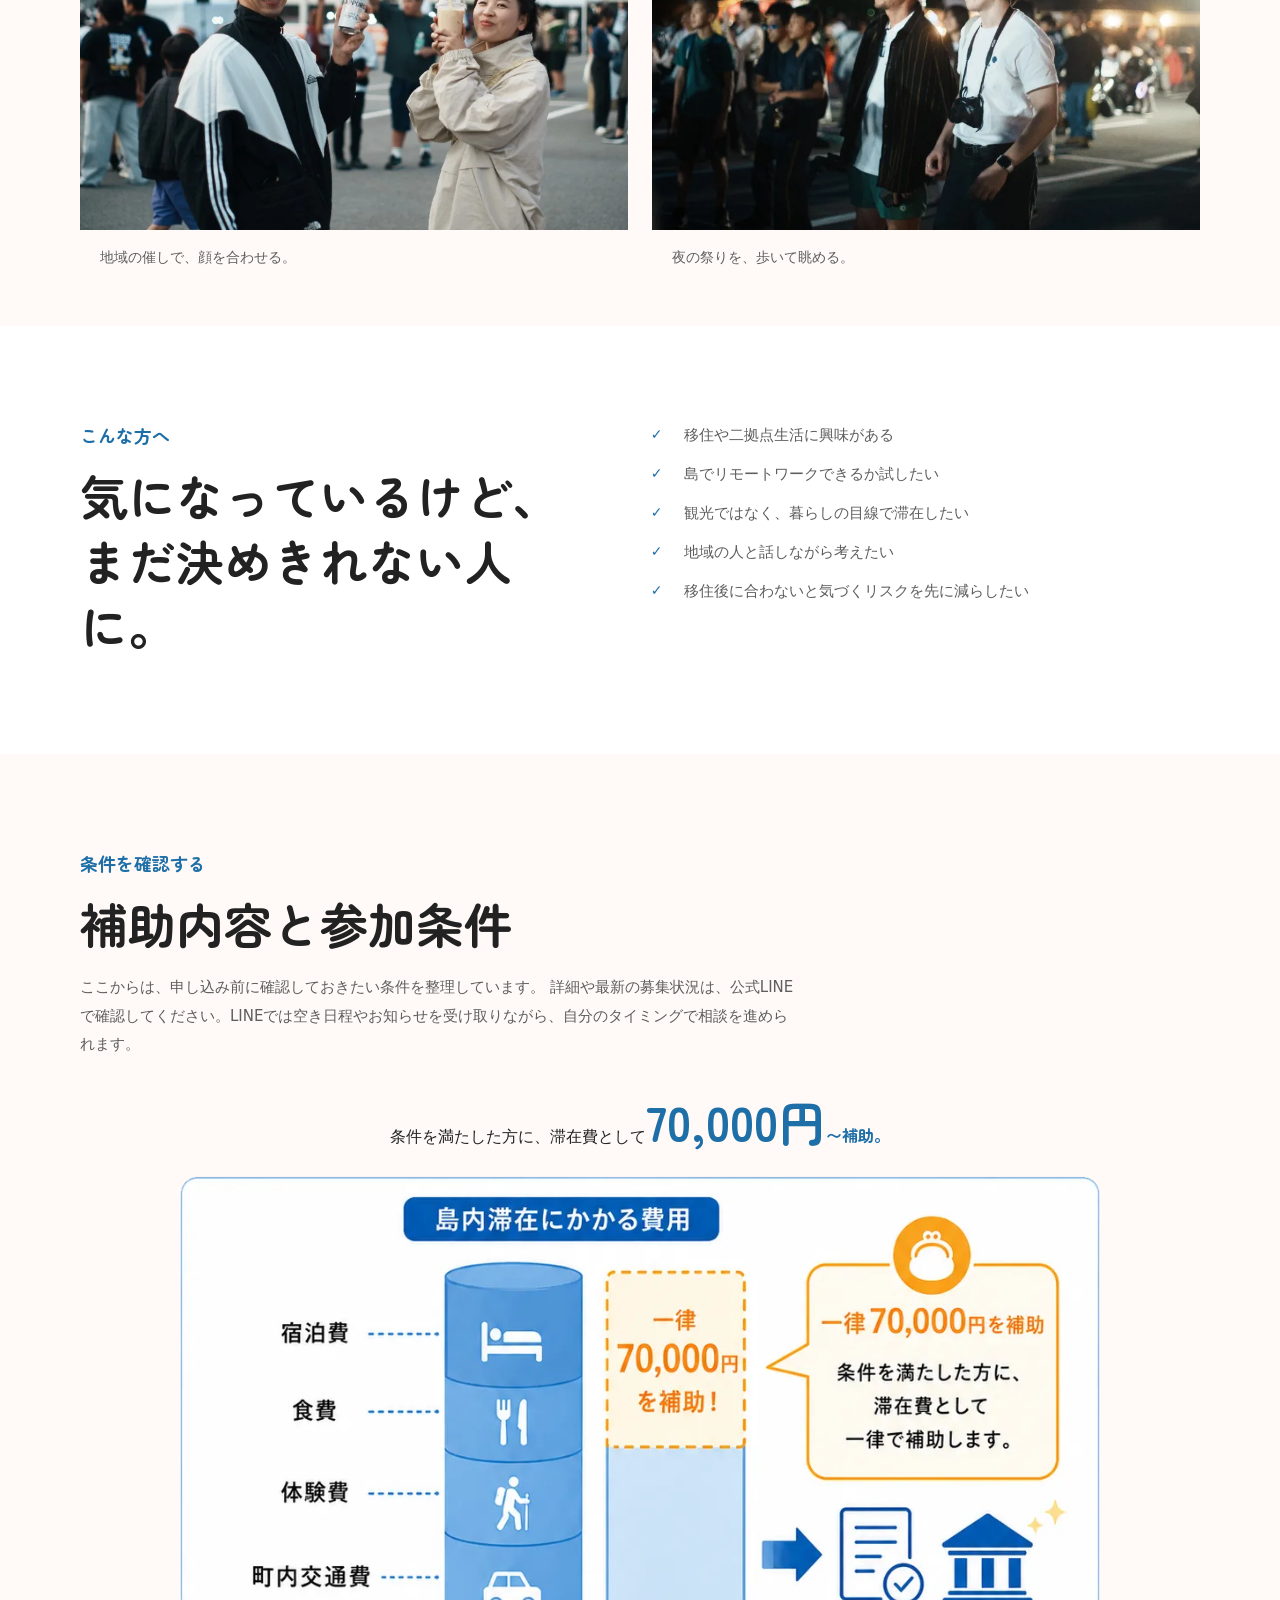
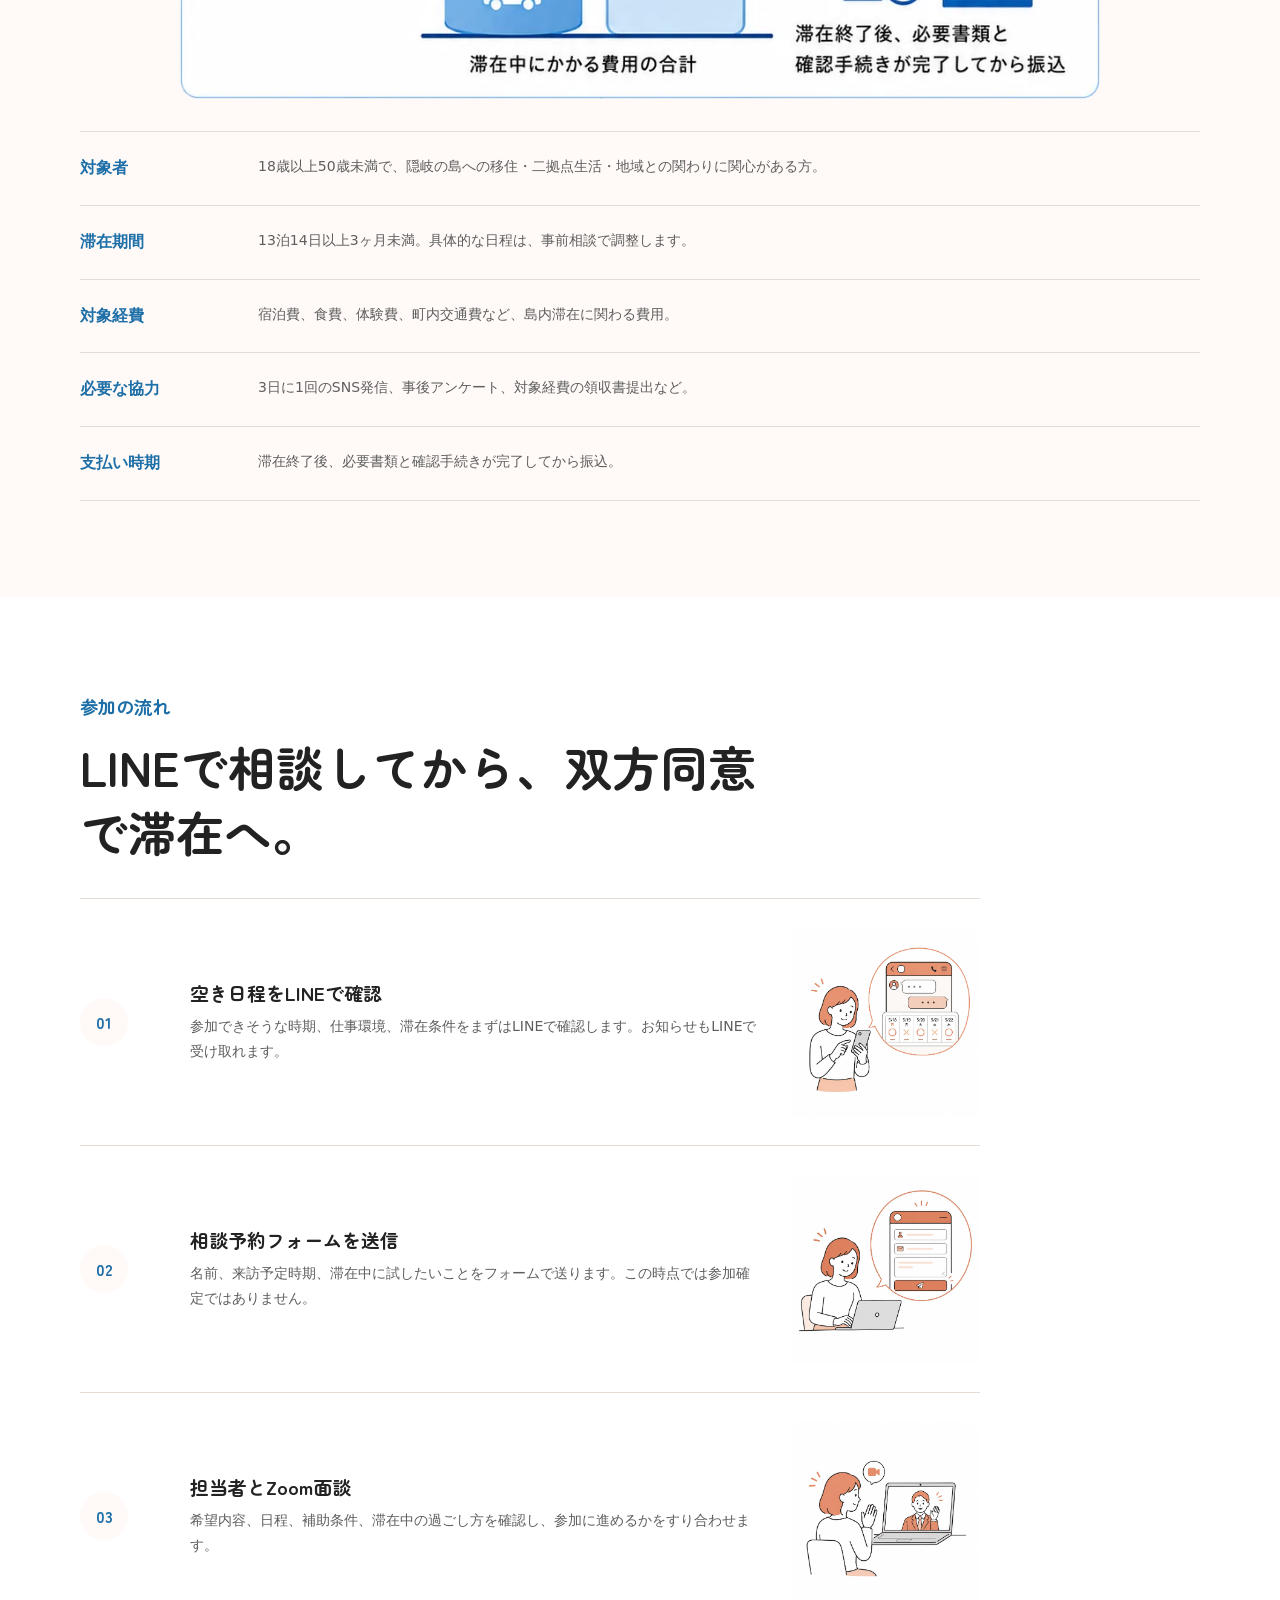
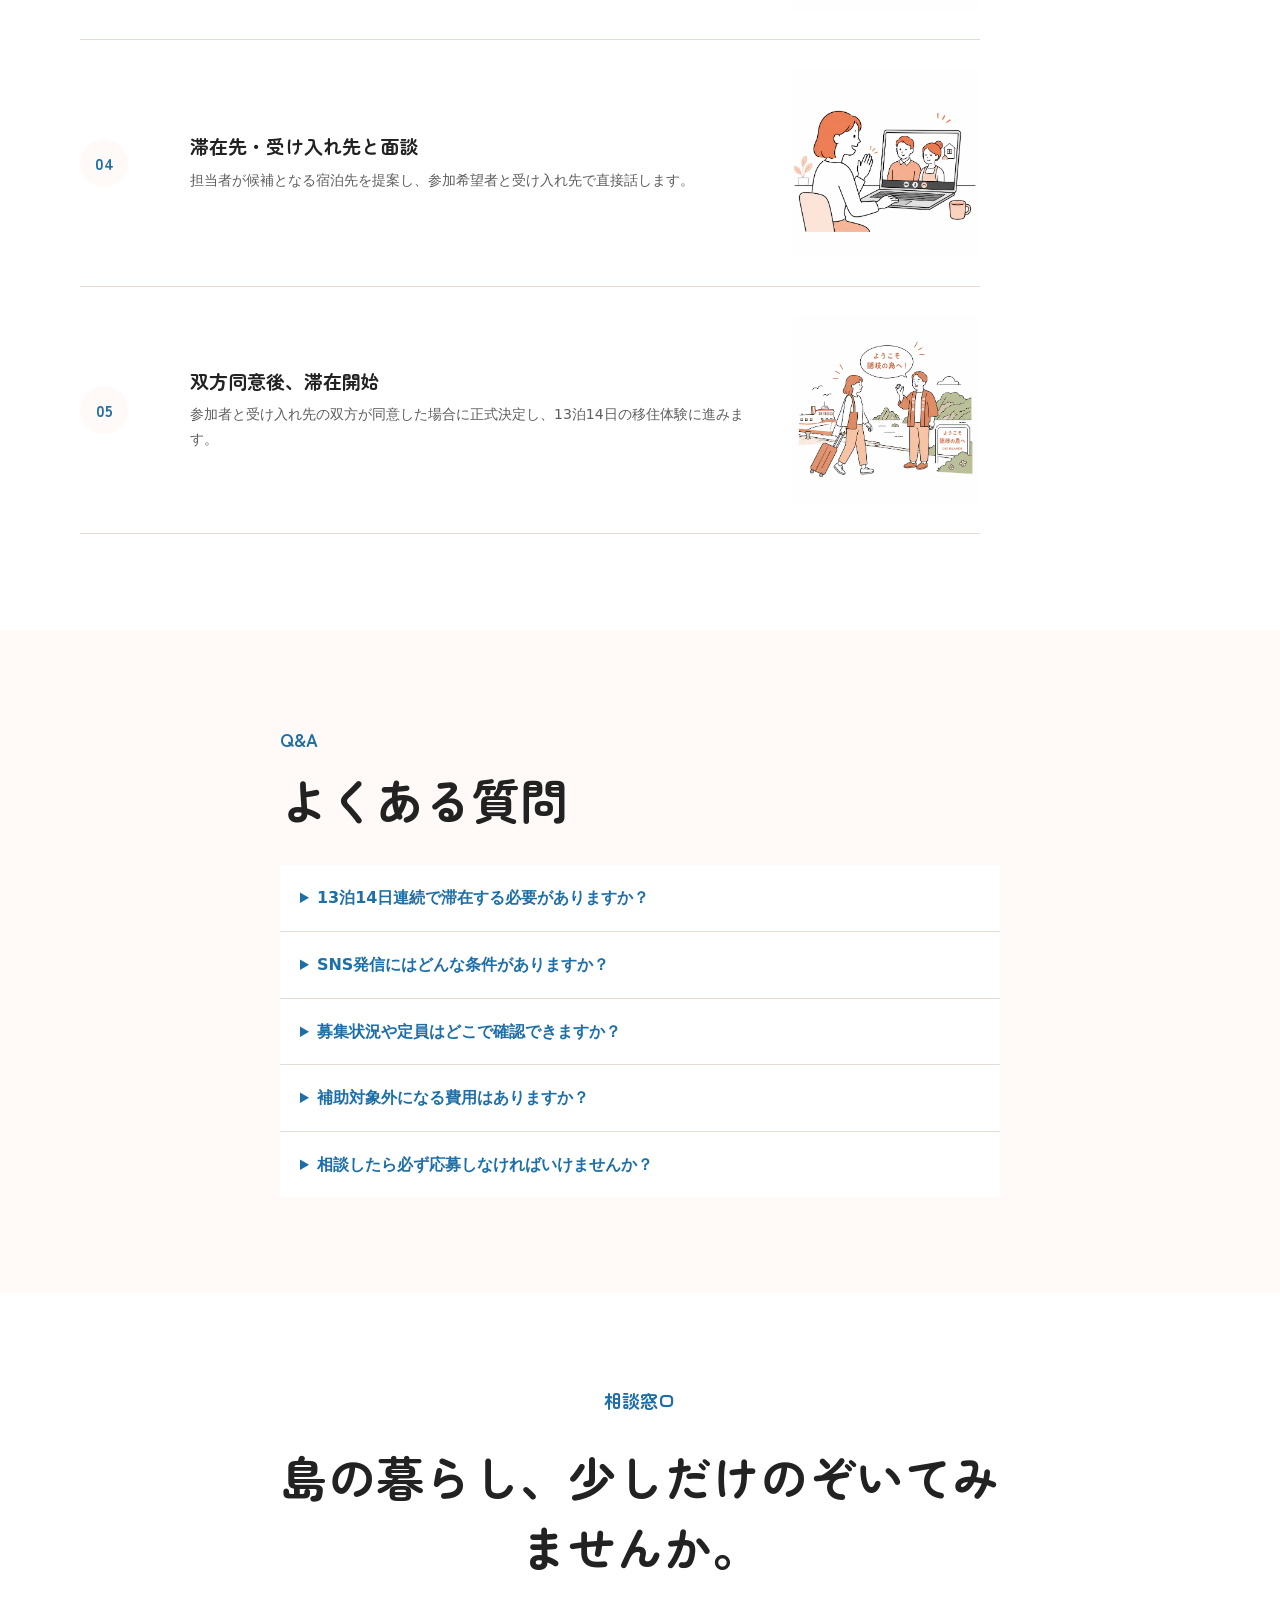
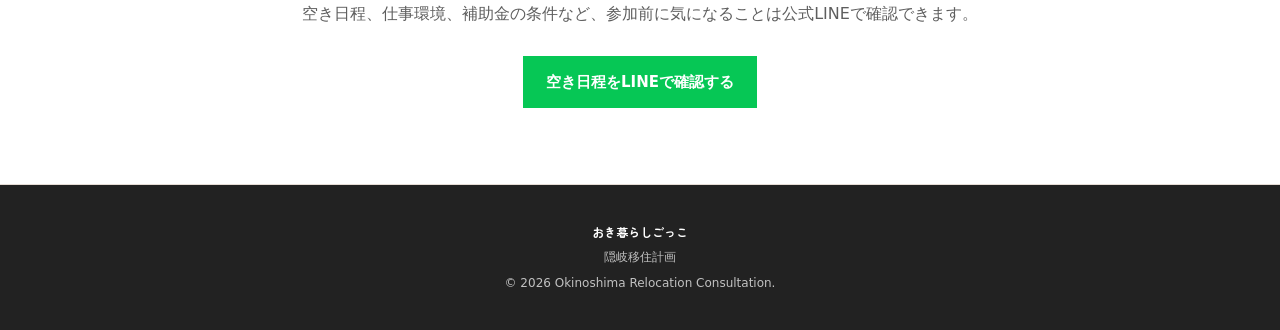
==== commit 6c92c562: "Apply 2026-11-11 meeting decisions: eligibility age under 50, hide form consent and terms, add FAQ e" ====
--- a/index.html
+++ b/index.html
@@ -17,7 +17,7 @@
     </script>
     <meta
       name="description"
-      content="隠岐の島で13泊14日の暮らしを試せる18歳以上60歳未満向けのお試し滞在プログラム。条件を満たす方に滞在費70,000円を補助。空き日程は公式LINEで確認できます。"
+      content="隠岐の島で13泊14日の暮らしを試せる18歳以上50歳未満向けのお試し滞在プログラム。条件を満たす方に滞在費70,000円を補助。空き日程は公式LINEで確認できます。"
     />
     <meta name="robots" content="index,follow" />
     <meta name="theme-color" content="#1E6FA8" />
@@ -27,7 +27,7 @@
     <meta property="og:title" content="隠岐の島で13泊14日のお試し滞在｜おき暮らしごっこ" />
     <meta
       property="og:description"
-      content="18歳以上60歳未満向け。移住前に仕事環境・買い物・移動・人との距離感を試せる滞在プログラムです。条件を満たす方に滞在費70,000円を補助します。"
+      content="18歳以上50歳未満向け。移住前に仕事環境・買い物・移動・人との距離感を試せる滞在プログラムです。条件を満たす方に滞在費70,000円を補助します。"
     />
     <meta property="og:type" content="website" />
     <meta property="og:url" content="./" />
@@ -60,7 +60,7 @@
         },
         "audience": {
           "@type": "Audience",
-          "audienceType": "移住・二拠点生活・地域との関わりに関心がある18歳以上60歳未満の方"
+          "audienceType": "移住・二拠点生活・地域との関わりに関心がある18歳以上50歳未満の方"
         },
         "offers": {
           "@type": "Offer",
@@ -361,7 +361,7 @@
             <dl class="info-list">
               <div>
                 <dt>対象者</dt>
-                <dd>18歳以上60歳未満で、隠岐の島への移住・二拠点生活・地域との関わりに関心がある方。</dd>
+                <dd>18歳以上50歳未満で、隠岐の島への移住・二拠点生活・地域との関わりに関心がある方。</dd>
               </div>
               <div>
                 <dt>滞在期間</dt>
@@ -468,7 +468,7 @@
             </details>
             <details>
               <summary>補助対象外になる費用はありますか？</summary>
-              <p>対象経費の考え方は事前相談で確認します。領収書がない費用や、島内滞在との関係を確認できない費用は対象外となる場合があります。</p>
+              <p>対象経費の考え方は事前相談で確認します。領収書がない費用や、島内滞在との関係を確認できない費用は対象外となる場合があります。<br>※例：お酒やタバコなどの嗜好品、滞在中に消費できなもの（釣り竿など）</p>
             </details>
             <details>
               <summary>相談したら必ず応募しなければいけませんか？</summary>
